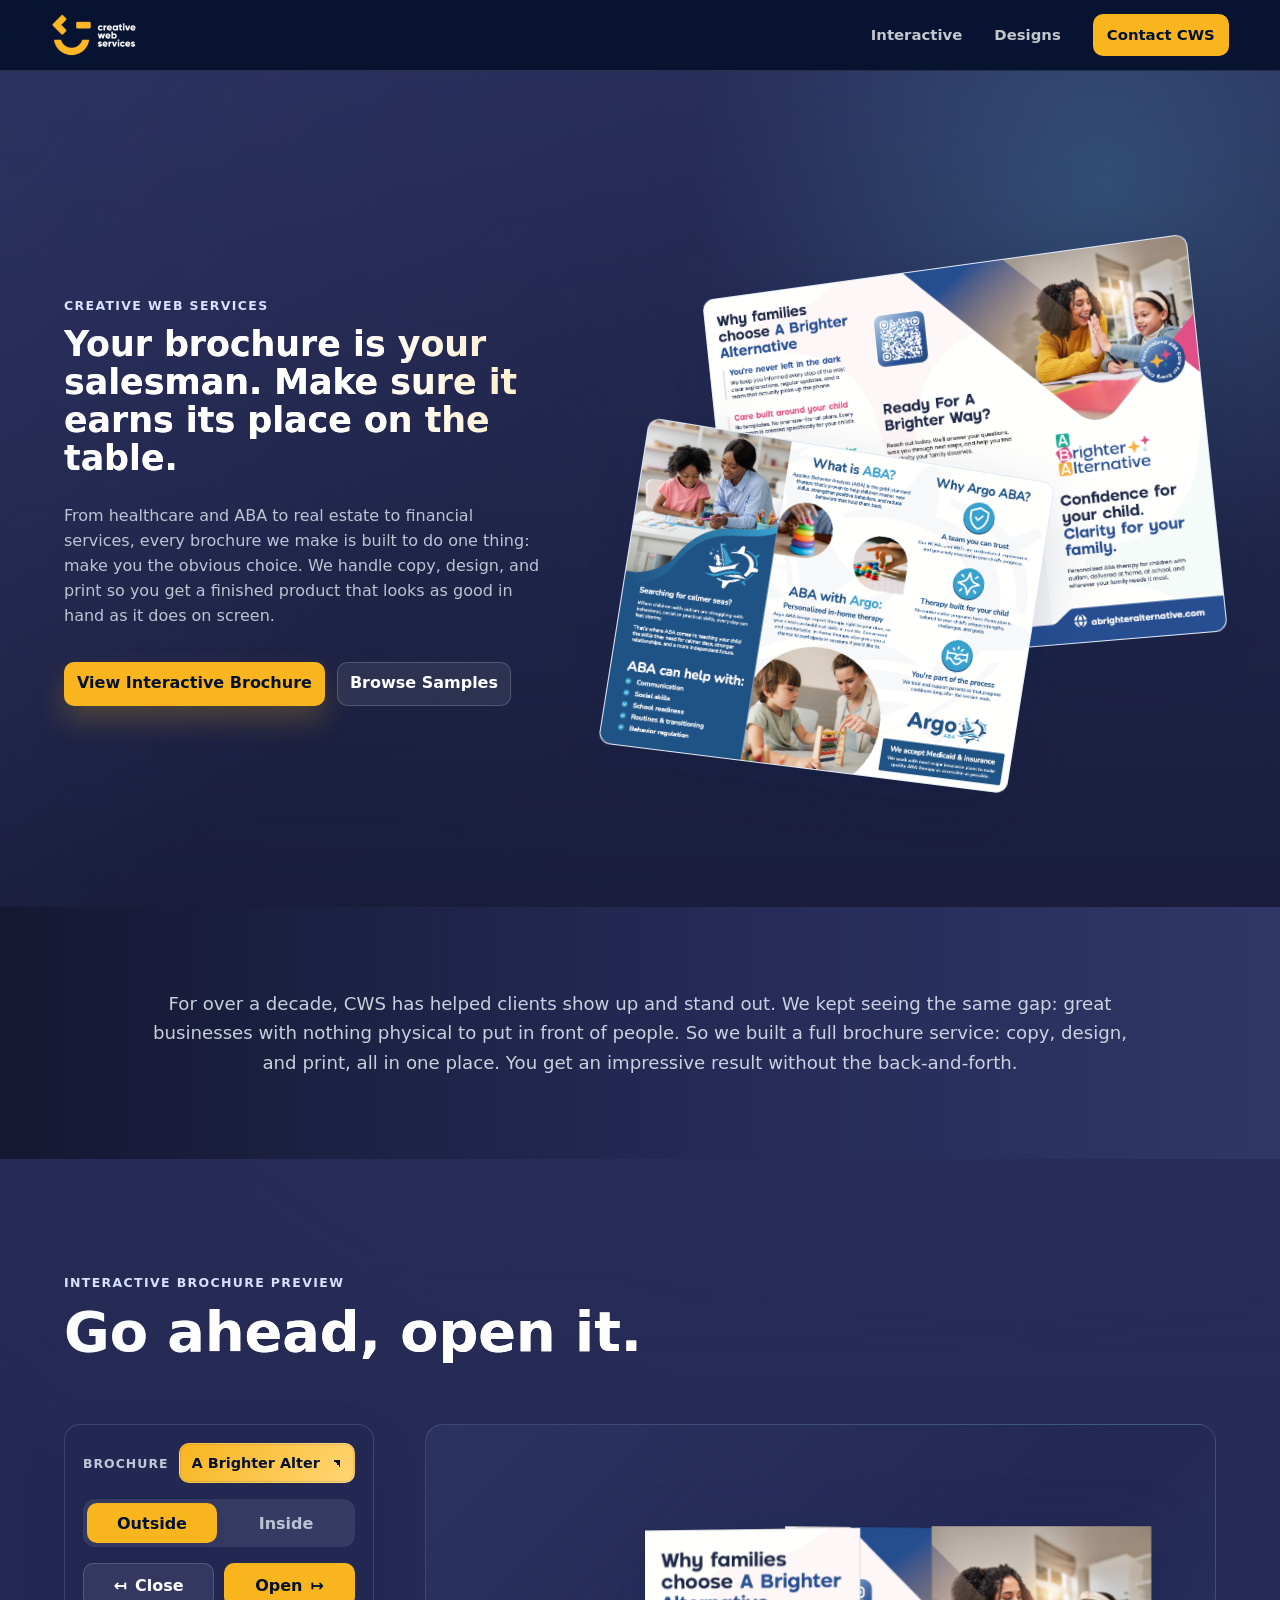
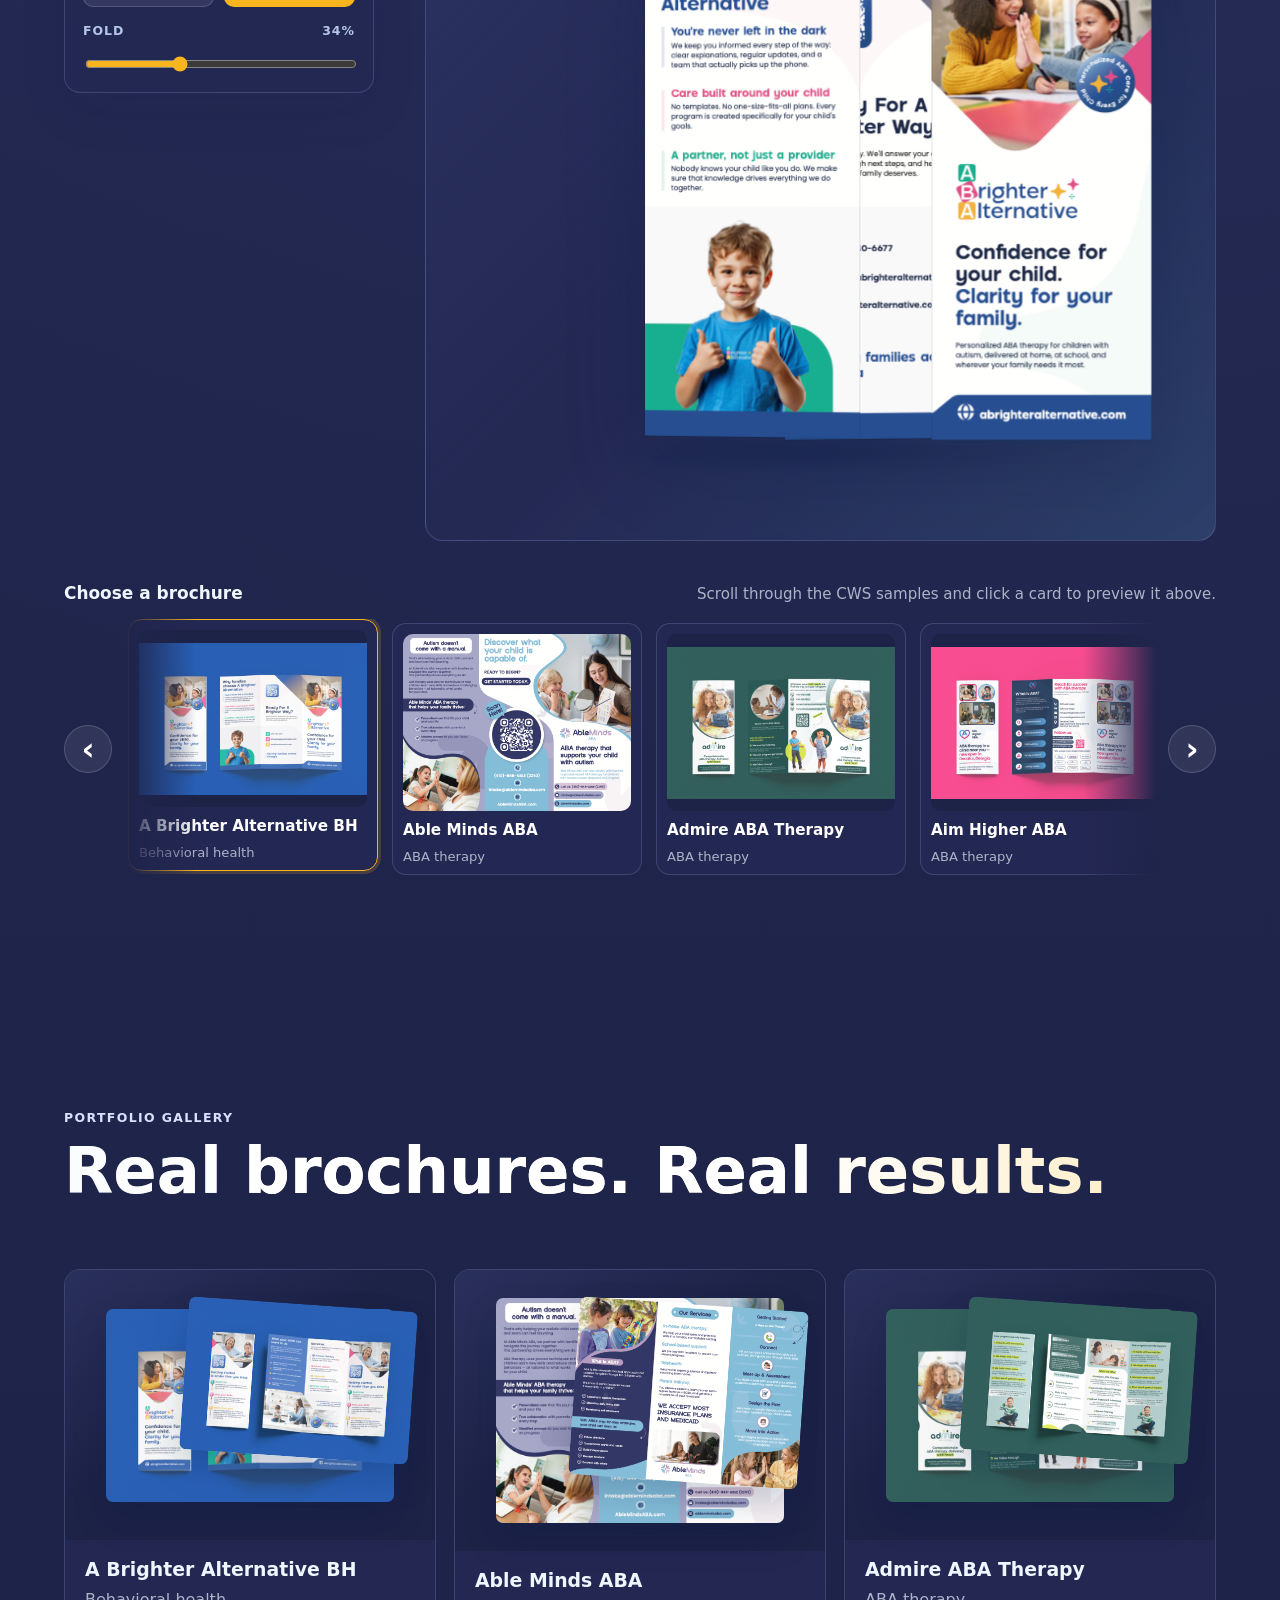
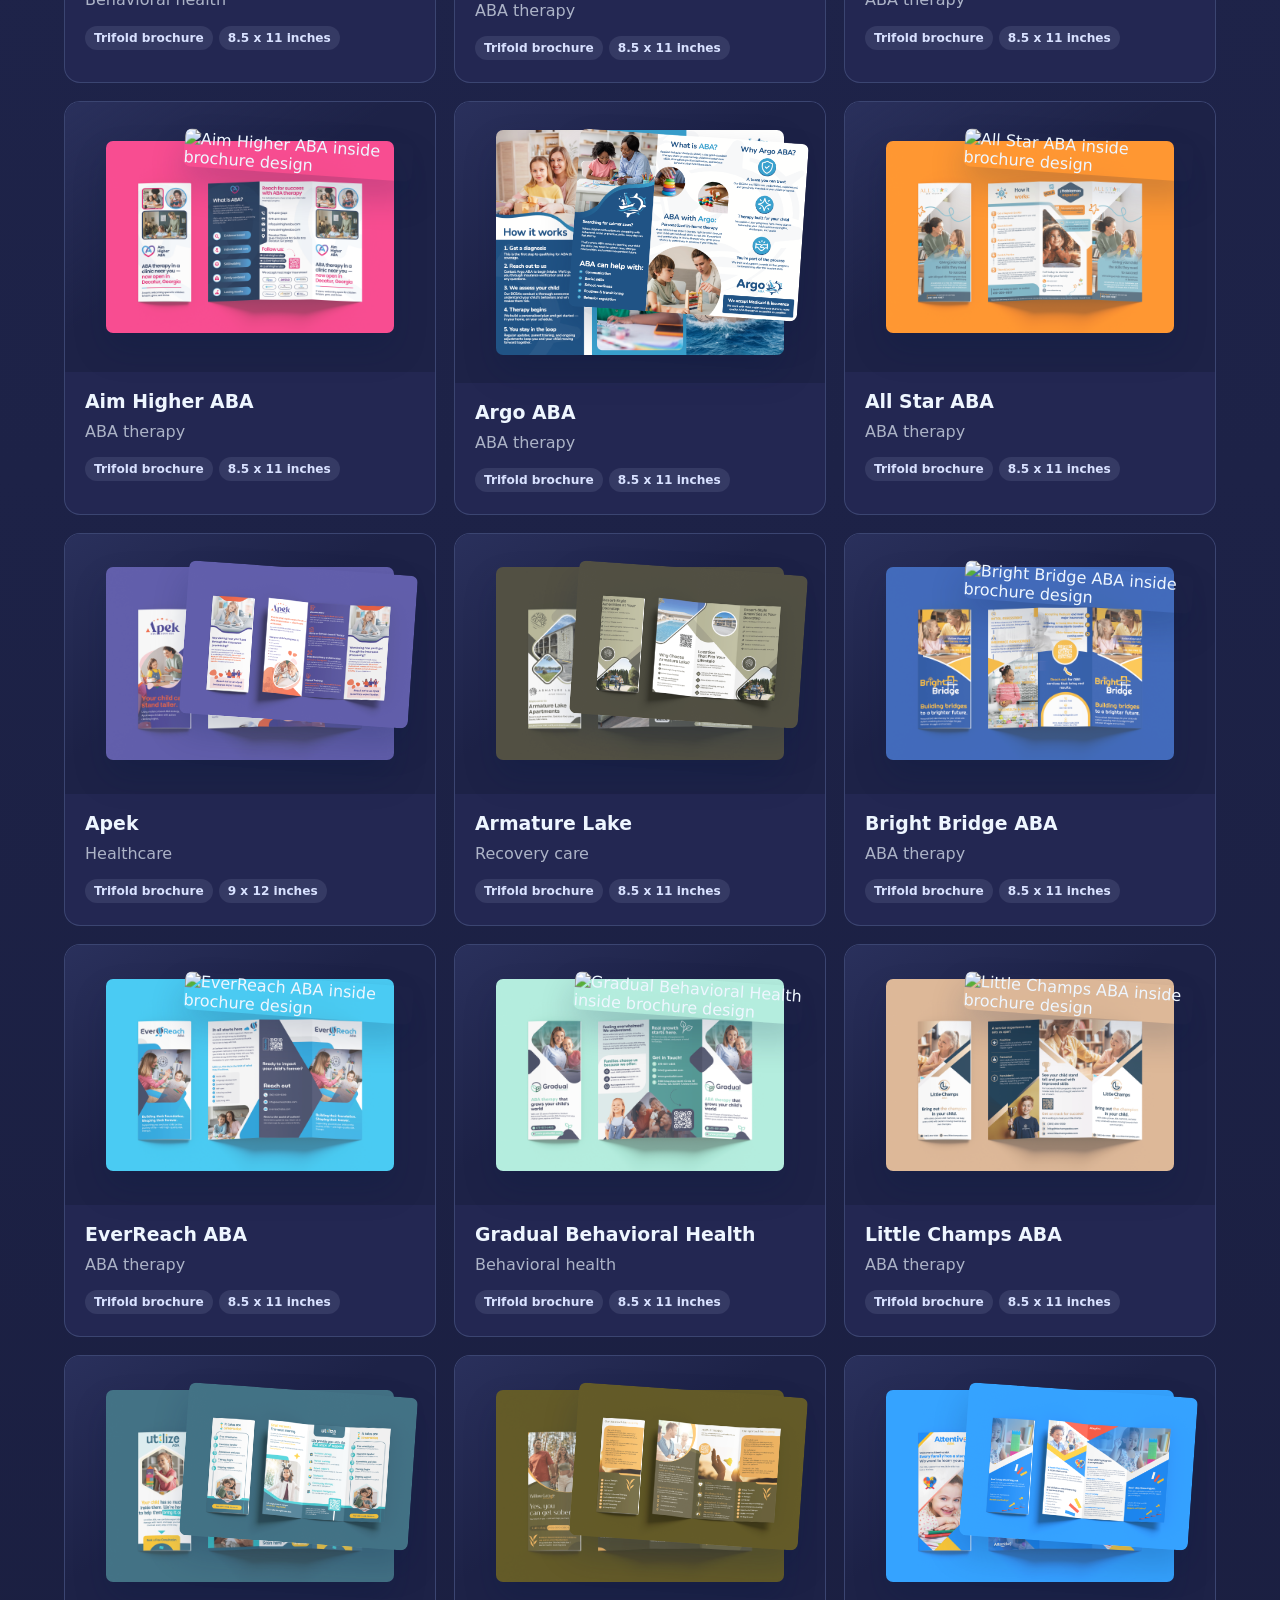
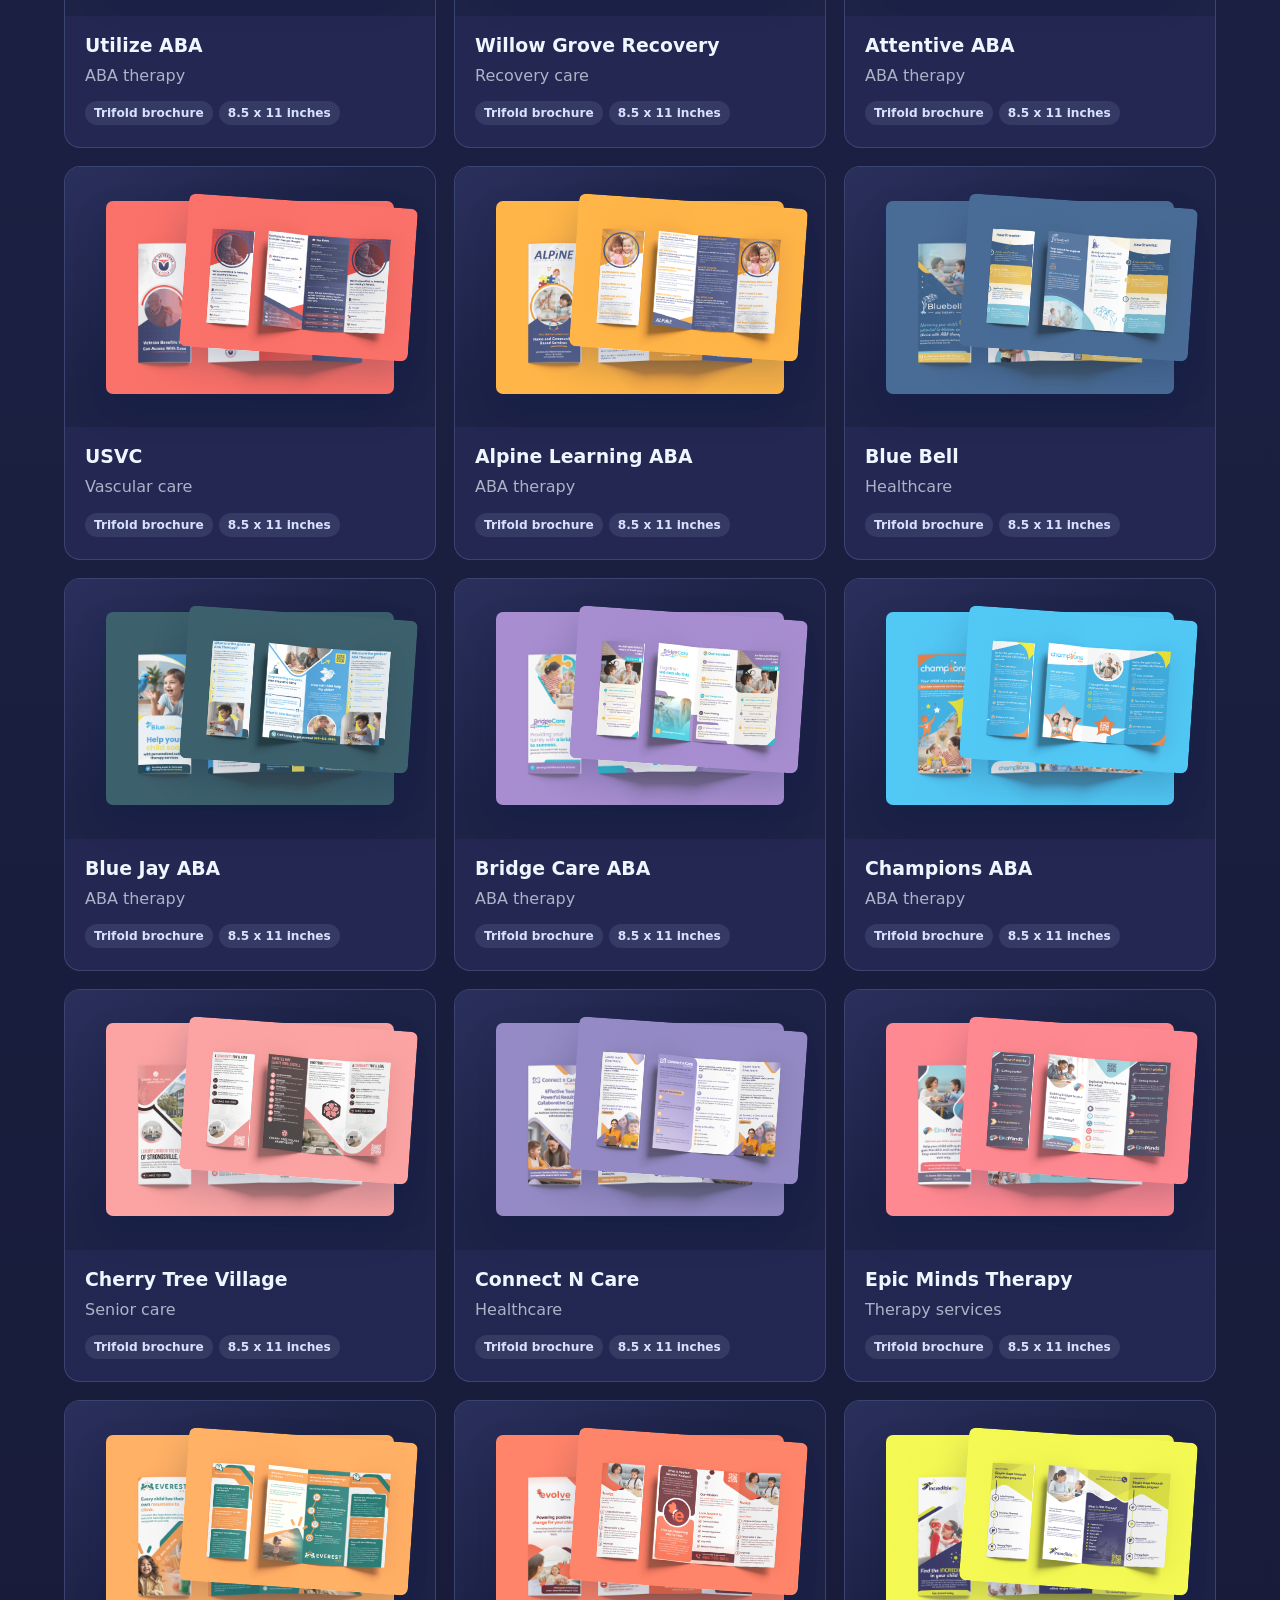
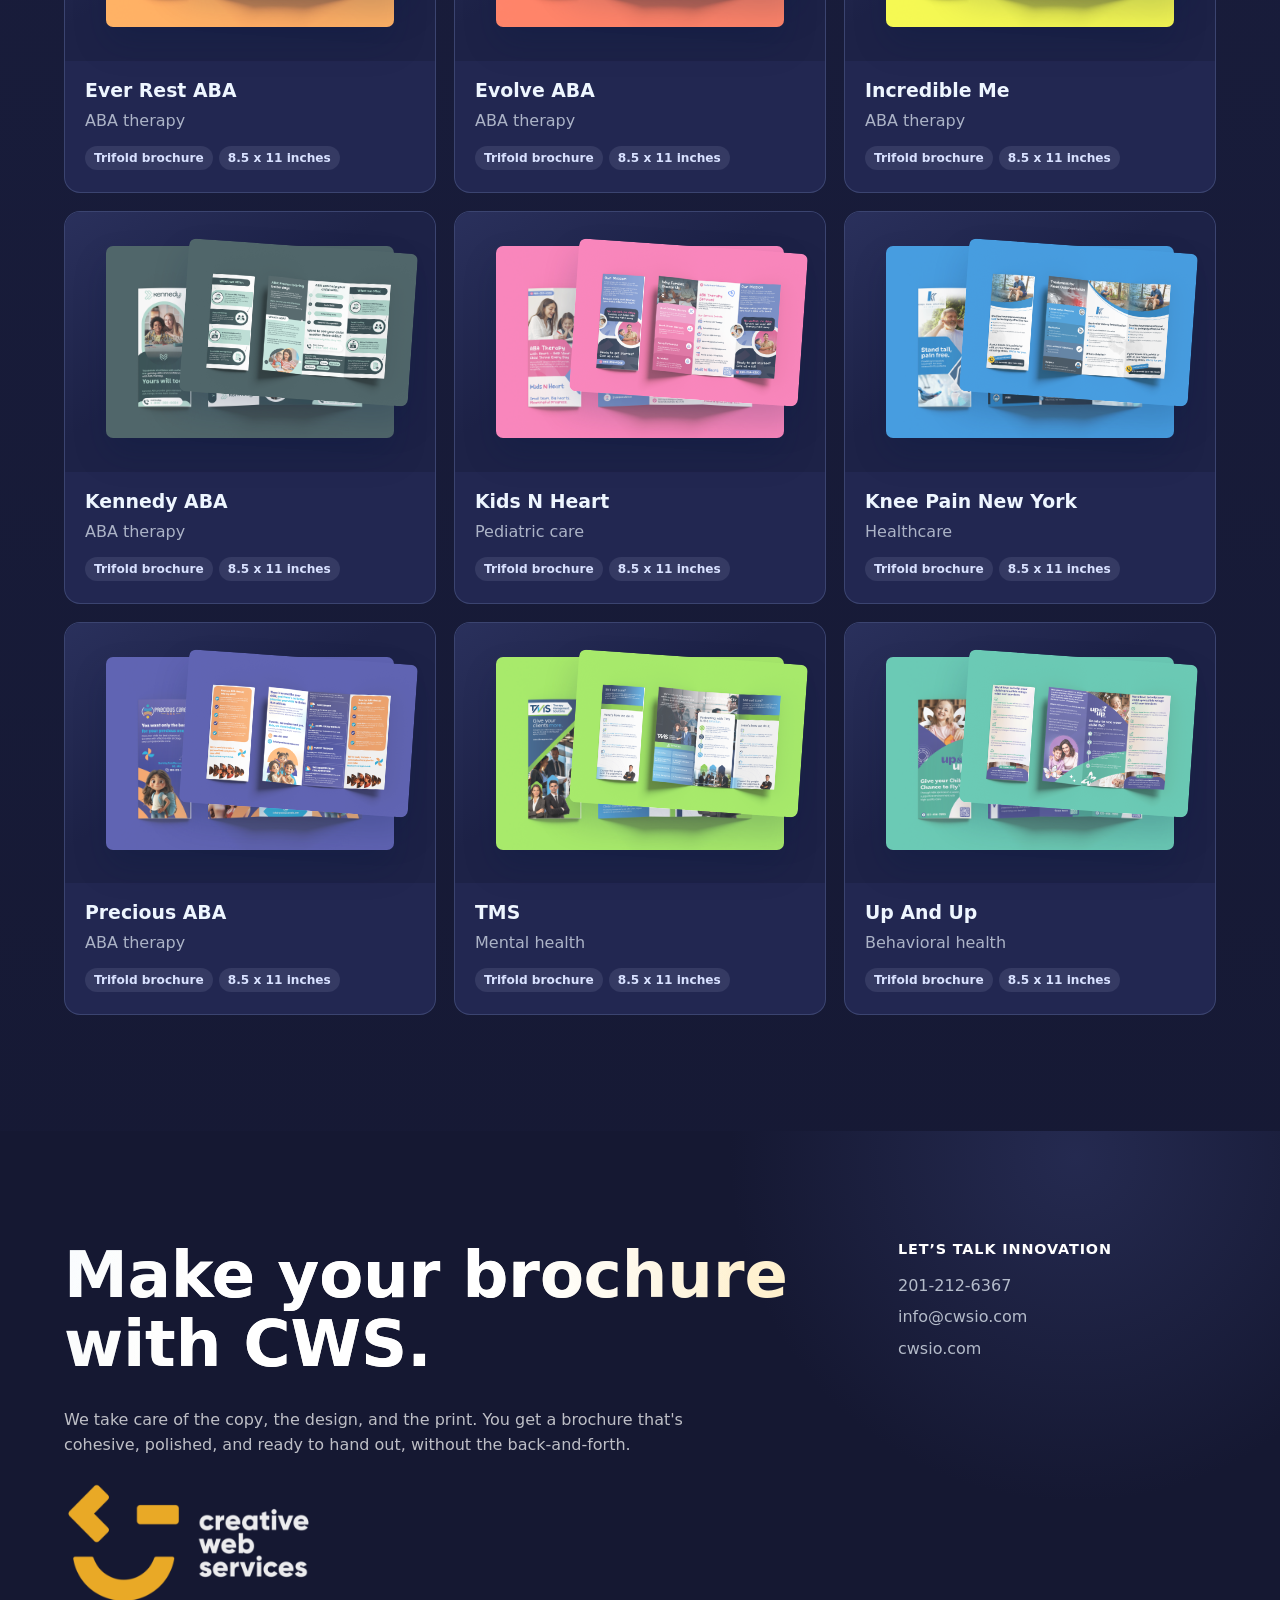
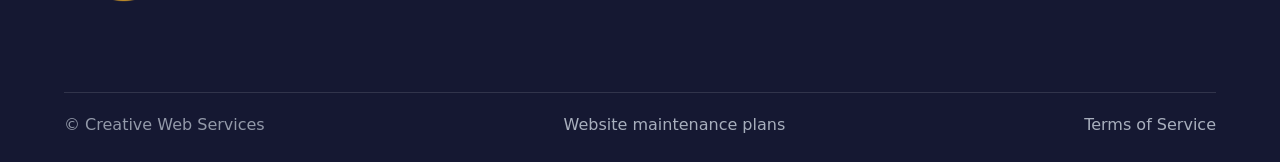
==== index.html @ 0ee4a110 "Polish brochure selector behavior" ====
<!doctype html>
<html lang="en">
  <head>
    <meta charset="UTF-8" />
    <meta name="viewport" content="width=device-width, initial-scale=1.0" />
    <title>CWS Brochure Portfolio</title>
    <link rel="icon" href="assets/images/icons/favicon.svg" type="image/svg+xml" />
    <link rel="stylesheet" href="styles.css?v=hero-copy-refined" />
  </head>
  <body>
    <header class="site-header">
      <a class="brand" href="#top" aria-label="CWS Brochure Portfolio home">
        <img class="brand-logo" src="assets/images/logos/foot-branding.svg" alt="Creative Web Services" />
      </a>
      <nav aria-label="Portfolio sections">
        <a href="#viewer">Interactive</a>
        <a href="#work">Designs</a>
        <a class="header-cta" href="#share">Contact CWS</a>
      </nav>
    </header>

    <main id="top">
      <section class="hero" aria-labelledby="hero-title">
        <div class="hero-copy">
          <p class="eyebrow">Creative Web Services</p>
          <h1 id="hero-title">Your brochure is your salesman. Make sure it earns its place on the table.</h1>
          <p>
            From healthcare and ABA to real estate to financial services, every brochure we make is built to do one thing: make you the obvious choice. We handle copy, design, and print so you get a finished product that looks as good in hand as it does on screen.
          </p>
          <div class="hero-actions">
            <a class="primary-action" href="#viewer">View Interactive Brochure</a>
            <a class="secondary-action" href="#work">Browse Samples</a>
          </div>
        </div>
        <div class="hero-stack" aria-hidden="true">
          <img
            class="hero-print hero-print-one"
            src="assets/images/thumbnails/a-brighter-alternative-outside.png"
            alt=""
          />
          <img
            class="hero-print hero-print-two"
            src="assets/images/thumbnails/argo-aba-inside.png"
            alt=""
          />
        </div>
      </section>

      <section class="intro-copy" aria-label="CWS brochure service overview">
        <p>
          For over a decade, CWS has helped clients show up and stand out. We kept seeing the same gap: great businesses with nothing physical to put in front of people. So we built a full brochure service: copy, design, and print, all in one place. You get an impressive result without the back-and-forth.
        </p>
      </section>

      <section class="viewer-section" id="viewer" aria-labelledby="viewer-title">
        <div class="section-heading">
          <p class="eyebrow">Interactive brochure preview</p>
          <h2 id="viewer-title">Go ahead, open it.</h2>
        </div>

        <div class="viewer-layout">
          <aside class="viewer-controls" aria-label="Brochure controls">
            <label class="brochure-select-field" for="brochureSelect">
              <span>Brochure</span>
              <select id="brochureSelect" aria-label="Choose brochure for interactive preview"></select>
            </label>

            <div class="segmented" role="group" aria-label="Choose brochure side">
              <button class="is-active" type="button" data-side="outside">Outside</button>
              <button type="button" data-side="inside">Inside</button>
            </div>

            <div class="button-row">
              <button class="icon-button" type="button" id="closeBrochure" aria-label="Close brochure">
                <span aria-hidden="true">↤</span>
                Close
              </button>
              <button class="icon-button" type="button" id="openBrochure" aria-label="Open brochure">
                Open
                <span aria-hidden="true">↦</span>
              </button>
            </div>

            <label class="range-label" for="foldRange">
              Fold
              <span id="foldValue">100%</span>
            </label>
            <input id="foldRange" type="range" min="0" max="100" value="100" />
          </aside>

          <div class="stage-wrap">
            <div class="stage-shadow"></div>
            <div class="trifold" id="trifold" aria-label="Interactive brochure preview">
              <div class="panel panel-left"></div>
              <div class="panel panel-center"></div>
              <div class="panel panel-right"></div>
            </div>
          </div>
        </div>

        <div class="brochure-carousel-wrap" aria-label="Choose a brochure to preview">
          <div class="carousel-heading">
            <strong>Choose a brochure</strong>
            <span>Scroll through the CWS samples and click a card to preview it above.</span>
          </div>
          <div class="carousel-shell">
            <button class="carousel-control" type="button" id="carouselPrev" aria-label="Previous brochure">
              ‹
            </button>
            <div class="brochure-carousel" id="brochureCarousel">
              <div class="carousel-track" id="carouselTrack"></div>
            </div>
            <button class="carousel-control" type="button" id="carouselNext" aria-label="Next brochure">
              ›
            </button>
          </div>
        </div>
      </section>

      <section class="work-section" id="work" aria-labelledby="work-title">
        <div class="section-heading">
          <p class="eyebrow">Portfolio gallery</p>
          <h2 id="work-title">Real brochures. Real results.</h2>
        </div>
        <div class="portfolio-grid" id="portfolioGrid"></div>
      </section>

      <footer class="site-footer" id="share" aria-labelledby="footer-title">
        <div class="footer-main">
          <div class="footer-brand-block">
            <h2 id="footer-title">Make your brochure with CWS.</h2>
            <p>
              We take care of the copy, the design, and the print. You get a brochure that's cohesive, polished, and ready to hand out, without the back-and-forth.
            </p>
            <img class="footer-branding" src="assets/images/logos/foot-branding.svg" alt="Creative Web Services" />
          </div>

          <div class="footer-columns" aria-label="CWS contact and services">
            <div class="footer-column">
              <h3>Let’s talk innovation</h3>
              <a href="tel:12012126367">201-212-6367</a>
              <a href="mailto:info@cwsio.com">info@cwsio.com</a>
              <a href="https://www.cwsio.com/" target="_blank" rel="noreferrer">cwsio.com</a>
            </div>
          </div>
        </div>

        <div class="footer-bottom">
          <span>© Creative Web Services</span>
          <a href="https://www.cwsio.com/website-maintenance-plans/" target="_blank" rel="noreferrer">Website maintenance plans</a>
          <a href="https://www.cwsio.com/terms-of-service/" target="_blank" rel="noreferrer">Terms of Service</a>
        </div>
      </footer>
    </main>

    <script src="script.js?v=selector-polish-20260521"></script>
  </body>
</html>
---- styles.css ----
:root {
  --ink: #eef6ff;
  --muted: #b4c5e6;
  --paper: #242954;
  --surface: #242954;
  --line: rgba(174, 204, 255, 0.2);
  --blue: #242954;
  --blue-dark: #171a36;
  --blue-light: #303766;
  --sky: #d7e8ff;
  --yellow: #f8b51d;
  --yellow-soft: #ffd96d;
  --lime: #dff75f;
  --aqua: #6be7ff;
  --shadow: 0 26px 70px rgba(6, 26, 66, 0.18);
}

* {
  box-sizing: border-box;
}

html {
  scroll-behavior: smooth;
}

body {
  margin: 0;
  background:
    radial-gradient(circle at 78% 3%, rgba(48, 55, 102, 0.62), transparent 28%),
    linear-gradient(180deg, #242954 0, #1d2247 45%, #151832 100%);
  color: var(--ink);
  font-family:
    Inter, ui-sans-serif, system-ui, -apple-system, BlinkMacSystemFont, "Segoe UI",
    sans-serif;
}

img {
  display: block;
  max-width: 100%;
}

a {
  color: inherit;
  text-decoration: none;
}

button,
select,
input {
  font: inherit;
}

.site-header {
  align-items: center;
  backdrop-filter: blur(18px);
  background: rgba(4, 17, 45, 0.9);
  border-bottom: 1px solid rgba(255, 255, 255, 0.12);
  display: flex;
  justify-content: space-between;
  left: 0;
  padding: 14px clamp(18px, 4vw, 54px);
  position: sticky;
  right: 0;
  top: 0;
  z-index: 20;
}

.brand {
  align-items: center;
  display: inline-flex;
}

.brand-logo {
  display: block;
  height: 42px;
  max-width: min(235px, 44vw);
  object-fit: contain;
  width: auto;
}

nav {
  display: flex;
  gap: clamp(12px, 3vw, 32px);
}

nav a {
  align-items: center;
  color: rgba(255, 255, 255, 0.76);
  display: inline-flex;
  font-size: 0.93rem;
  font-weight: 650;
  min-height: 42px;
  transition: color 180ms ease, background 180ms ease, transform 180ms ease;
}

nav a:hover,
nav a:focus-visible {
  color: var(--yellow);
}

nav a:focus-visible {
  outline: 2px solid var(--yellow);
  outline-offset: 5px;
}

nav a.header-cta {
  background: var(--yellow);
  border-radius: 10px;
  color: #04112d;
  padding: 0 14px;
}

nav a.header-cta:hover,
nav a.header-cta:focus-visible {
  background: #ffd66b;
  color: #04112d;
  transform: translateY(-1px);
}

.hero {
  align-items: center;
  display: grid;
  gap: clamp(36px, 6vw, 80px);
  grid-template-columns: minmax(0, 0.82fr) minmax(300px, 1fr);
  min-height: calc(100vh - 64px);
  overflow: hidden;
  padding: clamp(46px, 8vw, 96px) clamp(18px, 5vw, 72px) 70px;
  position: relative;
}

.hero::before {
  background:
    linear-gradient(130deg, rgba(48, 55, 102, 0.58), transparent 43%),
    radial-gradient(circle at 86% 13%, rgba(107, 231, 255, 0.18), transparent 31%),
    linear-gradient(180deg, rgba(36, 41, 84, 0.48), rgba(21, 24, 50, 0.76));
  content: "";
  inset: 0;
  position: absolute;
}

.hero-copy,
.hero-stack {
  position: relative;
  z-index: 1;
}

.eyebrow {
  color: #d8e1ff;
  font-size: 0.78rem;
  font-weight: 850;
  letter-spacing: 0.11em;
  margin: 0 0 12px;
  text-transform: uppercase;
}

h1,
h2 {
  letter-spacing: 0;
  line-height: 1.08;
  margin: 0;
}

h1,
.section-heading h2,
.footer-brand-block h2 {
  padding-bottom: 0.08em;
  -webkit-text-fill-color: transparent;
  animation: liquidTextGradient 8s ease-in-out infinite alternate;
  background:
    radial-gradient(circle at 18% 35%, #ffffff 0 12%, transparent 28%),
    linear-gradient(115deg, #f7fbff 0%, #fff1cf 34%, #f8b51d 56%, #fff4d8 74%, #f7fbff 100%);
  -webkit-background-clip: text;
  background-clip: text;
  background-size: 220% 220%, 260% 260%;
}

@keyframes liquidTextGradient {
  0% {
    background-position: 0% 45%, 0% 50%;
  }

  35% {
    background-position: 42% 20%, 55% 26%;
  }

  70% {
    background-position: 72% 74%, 92% 68%;
  }

  100% {
    background-position: 100% 38%, 36% 100%;
  }
}

@media (prefers-reduced-motion: reduce) {
  h1,
  .section-heading h2,
  .footer-brand-block h2 {
    animation: none;
  }
}

h1 {
  font-size: clamp(2.05rem, 2.72vw, 3.15rem);
  line-height: 1.1;
  max-width: 860px;
}

h2 {
  font-size: clamp(2.2rem, 5vw, 4.8rem);
  max-width: 900px;
}

.hero-copy p:not(.eyebrow) {
  color: rgba(238, 246, 255, 0.76);
  font-size: 1rem;
  font-weight: 400;
  line-height: 1.55;
  margin: 24px 0 0;
  max-width: 660px;
}

.hero-actions {
  display: flex;
  flex-wrap: wrap;
  gap: 12px;
  margin-top: 34px;
}

.primary-action,
.secondary-action,
.icon-button,
.segmented button {
  border: 1px solid transparent;
  border-radius: 10px;
  cursor: pointer;
  font-weight: 650;
  min-height: 44px;
  padding: 10px 12px;
}

.primary-action {
  background: var(--yellow);
  box-shadow: 0 14px 28px rgba(248, 181, 29, 0.22);
  color: #04112d;
}

.primary-action:hover,
.primary-action:focus-visible {
  background: #ffd66b;
  box-shadow: 0 18px 38px rgba(248, 181, 29, 0.32);
  color: #04112d;
  outline: none;
  transform: translateY(-1px);
}

.secondary-action {
  background: rgba(255, 255, 255, 0.08);
  border-color: rgba(255, 255, 255, 0.18);
  color: white;
}

.secondary-action:hover,
.secondary-action:focus-visible {
  background: rgba(248, 181, 29, 0.16);
  border-color: rgba(248, 181, 29, 0.78);
  box-shadow: 0 14px 28px rgba(6, 26, 66, 0.2);
  color: var(--yellow);
  outline: none;
  transform: translateY(-1px);
}

.hero-stack {
  min-height: 560px;
  perspective: 1500px;
}

.hero-print {
  background: white;
  border: 1px solid rgba(221, 231, 247, 0.9);
  border-radius: 12px;
  box-shadow: var(--shadow);
  position: absolute;
  width: min(84%, 760px);
}

.hero-print-one {
  right: 2%;
  top: 8%;
  transform: rotate(-6deg) rotateY(-12deg);
}

.hero-print-two {
  bottom: 2%;
  left: 0;
  transform: rotate(9deg) rotateY(10deg);
  width: min(70%, 620px);
}

.intro-copy {
  background: linear-gradient(90deg, #151832, #242954 52%, #303766);
  color: white;
  padding: clamp(40px, 7vw, 82px) clamp(18px, 5vw, 72px);
}

.intro-copy p {
  color: rgba(238, 246, 255, 0.82);
  font-size: clamp(1rem, 1.42vw, 1.24rem);
  font-weight: 400;
  line-height: 1.62;
  margin: 0 auto;
  max-width: 980px;
  text-align: center;
}

.viewer-section,
.work-section {
  padding: clamp(58px, 9vw, 120px) clamp(18px, 5vw, 72px);
}

.section-heading {
  margin-bottom: clamp(30px, 5vw, 58px);
}

.viewer-section .section-heading h2 {
  font-size: clamp(2.1rem, 4.35vw, 4.1rem);
  max-width: none;
  white-space: nowrap;
}

.work-section .section-heading h2 {
  max-width: none;
}

.viewer-layout {
  align-items: stretch;
  display: grid;
  gap: clamp(22px, 4vw, 52px);
  grid-template-columns: 310px minmax(0, 1fr);
}

.viewer-controls {
  align-self: start;
  background: rgba(36, 41, 84, 0.9);
  border: 1px solid rgba(174, 204, 255, 0.18);
  border-radius: 16px;
  box-shadow: 0 18px 50px rgba(6, 26, 66, 0.08);
  display: grid;
  gap: 16px;
  padding: 18px;
  position: sticky;
  top: 88px;
}

.viewer-controls label,
.range-label {
  color: var(--muted);
  display: flex;
  font-size: 0.78rem;
  font-weight: 850;
  justify-content: space-between;
  letter-spacing: 0.08em;
  text-transform: uppercase;
}

.brochure-select-field {
  align-items: center;
  display: grid;
  gap: 10px;
  grid-template-columns: 82px minmax(0, 1fr);
}

.brochure-select-field span {
  color: rgba(238, 246, 255, 0.78);
}

.brochure-select-field select {
  appearance: none;
  background:
    linear-gradient(45deg, transparent 50%, #04112d 50%) right 14px center / 7px 7px no-repeat,
    linear-gradient(135deg, #f8b51d, #ffd676);
  border: 1px solid rgba(255, 255, 255, 0.16);
  border-radius: 10px;
  box-shadow: inset 0 0 0 1px rgba(4, 17, 45, 0.1);
  color: #04112d;
  cursor: pointer;
  font-size: 0.9rem;
  font-weight: 650;
  min-height: 40px;
  padding: 0 34px 0 12px;
  width: 100%;
}

.brochure-select-field select:focus-visible {
  outline: 2px solid rgba(248, 181, 29, 0.34);
  outline-offset: 2px;
}

.segmented {
  background: rgba(255, 255, 255, 0.09);
  border-radius: 12px;
  display: grid;
  gap: 4px;
  grid-template-columns: 1fr 1fr;
  padding: 4px;
}

.segmented button {
  background: transparent;
  color: rgba(238, 246, 255, 0.72);
  min-height: 40px;
  padding: 8px 10px;
}

.segmented button.is-active {
  background: var(--yellow);
  box-shadow: 0 7px 18px rgba(6, 26, 66, 0.1);
  color: #04112d;
}

.button-row {
  display: grid;
  gap: 10px;
  grid-template-columns: 1fr 1fr;
}

.icon-button {
  align-items: center;
  background: var(--yellow);
  color: #04112d;
  display: inline-flex;
  gap: 8px;
  justify-content: center;
  padding: 10px 12px;
}

.icon-button:first-child {
  background: rgba(255, 255, 255, 0.08);
  border-color: rgba(255, 255, 255, 0.16);
  color: white;
}

input[type="range"] {
  accent-color: var(--yellow);
  width: 100%;
}

.stage-wrap {
  align-items: center;
  background:
    linear-gradient(135deg, rgba(48, 55, 102, 0.68), transparent 45%),
    linear-gradient(315deg, rgba(107, 231, 255, 0.12), transparent 48%),
    #242954;
  border: 1px solid rgba(174, 204, 255, 0.18);
  border-radius: 18px;
  display: flex;
  justify-content: center;
  min-height: clamp(360px, 56vw, 720px);
  overflow: hidden;
  padding: clamp(22px, 5vw, 64px);
  position: relative;
}

.stage-shadow {
  background: radial-gradient(ellipse, rgba(6, 26, 66, 0.24), transparent 70%);
  bottom: 9%;
  height: 44px;
  left: 20%;
  position: absolute;
  right: 20%;
}

.trifold {
  --fold: 0;
  aspect-ratio: 18 / 14;
  display: grid;
  filter: drop-shadow(0 28px 38px rgba(6, 26, 66, 0.24));
  grid-template-columns: repeat(3, 1fr);
  max-width: 1060px;
  perspective: 2200px;
  position: relative;
  transform: rotateX(2deg);
  transform-style: preserve-3d;
  width: 100%;
  z-index: 1;
}

.panel {
  background-image: var(--brochure-image);
  background-repeat: no-repeat;
  background-size: 300% 100%;
  border: 1px solid rgba(23, 32, 38, 0.12);
  min-width: 0;
  position: relative;
  transform-style: preserve-3d;
  transition:
    transform 520ms cubic-bezier(0.22, 1, 0.36, 1),
    filter 520ms ease;
}

.panel-left {
  background-position: left center;
  z-index: 2;
  transform: translateX(calc(200% * var(--fold))) rotateY(calc(-18deg * var(--fold)))
    translateZ(calc(-18px * var(--fold)));
  transform-origin: right center;
}

.panel-center {
  background-position: center center;
  transform: translateX(calc(100% * var(--fold))) rotateY(calc(16deg * var(--fold)))
    translateZ(calc(-10px * var(--fold)));
  z-index: 1;
}

.panel-right {
  background-position: right center;
  z-index: 3;
  transform: translateZ(calc(26px * var(--fold)));
  transform-origin: left center;
}

.trifold.is-folded .panel-left,
.trifold.is-folded .panel-center {
  filter: brightness(0.86);
}

.trifold.is-folded .panel-right {
  box-shadow: -18px 0 32px rgba(6, 26, 66, 0.18);
}

.brochure-carousel-wrap {
  display: grid;
  gap: 16px;
  margin-top: clamp(22px, 4vw, 42px);
}

.carousel-heading {
  align-items: end;
  display: flex;
  gap: 12px;
  justify-content: space-between;
}

.carousel-heading strong,
.carousel-heading span {
  display: block;
}

.carousel-heading strong {
  font-size: 1.06rem;
}

.carousel-heading span {
  color: rgba(238, 246, 255, 0.68);
  font-size: 0.94rem;
}

.carousel-shell {
  align-items: center;
  display: grid;
  gap: 12px;
  grid-template-columns: 48px minmax(0, 1fr) 48px;
}

.carousel-control {
  align-items: center;
  aspect-ratio: 1;
  background: rgba(255, 255, 255, 0.08);
  border: 1px solid rgba(255, 255, 255, 0.16);
  border-radius: 999px;
  color: white;
  cursor: pointer;
  display: inline-flex;
  font-size: 2rem;
  font-weight: 850;
  justify-content: center;
  line-height: 1;
  transition:
    background 180ms ease,
    border-color 180ms ease,
    color 180ms ease,
    transform 180ms ease;
}

.carousel-control:hover,
.carousel-control:focus-visible {
  background: var(--yellow);
  border-color: var(--yellow);
  color: #04112d;
  outline: none;
  transform: translateY(-1px);
}

.brochure-carousel {
  --ticker-distance: 1850px;
  -webkit-mask-image: linear-gradient(90deg, transparent, #000 7%, #000 93%, transparent);
  mask-image: linear-gradient(90deg, transparent, #000 7%, #000 93%, transparent);
  overflow: hidden;
  padding: 4px;
  scroll-behavior: smooth;
  scroll-snap-type: none;
}

.carousel-track {
  animation: carouselTicker 42s linear infinite;
  display: flex;
  gap: 14px;
  width: max-content;
}

.brochure-carousel:hover .carousel-track,
.brochure-carousel:focus-within .carousel-track {
  animation-play-state: paused;
}

@keyframes carouselTicker {
  from {
    transform: translateX(0);
  }

  to {
    transform: translateX(calc(-1 * var(--ticker-distance)));
  }
}

@media (prefers-reduced-motion: reduce) {
  .carousel-track {
    animation: none;
  }
}

.brochure-carousel::-webkit-scrollbar {
  display: none;
}



.preview-card {
  background: rgba(36, 41, 84, 0.92);
  border: 1px solid rgba(174, 204, 255, 0.18);
  border-radius: 14px;
  cursor: pointer;
  display: grid;
  flex: 0 0 clamp(210px, 22vw, 250px);
  gap: 10px;
  padding: 10px;
  scroll-snap-align: start;
  text-align: left;
  transition:
    border-color 180ms ease,
    box-shadow 180ms ease,
    opacity 180ms ease,
    transform 180ms ease;
}

.preview-card:hover,
.preview-card:focus-visible {
  border-color: rgba(248, 181, 29, 0.72);
  box-shadow: 0 16px 34px rgba(6, 26, 66, 0.12);
  outline: none;
  transform: translateY(-2px);
}

.preview-card.is-active {
  border-color: var(--yellow);
  box-shadow: 0 0 0 3px rgba(248, 181, 29, 0.18);
  transform: translateY(-4px);
}

.preview-thumb {
  align-items: center;
  aspect-ratio: 18 / 14;
  background: #1d2247;
  border-radius: 10px;
  display: flex;
  overflow: hidden;
}

.preview-thumb img {
  width: 100%;
}

.preview-card strong {
  color: white;
  font-size: 0.95rem;
  line-height: 1.2;
}

.preview-card span {
  color: rgba(238, 246, 255, 0.68);
  font-size: 0.82rem;
  font-weight: 500;
}

.portfolio-grid {
  display: grid;
  gap: 18px;
  grid-template-columns: repeat(3, minmax(0, 1fr));
}

.portfolio-card {
  background: rgba(36, 41, 84, 0.92);
  border: 1px solid rgba(174, 204, 255, 0.18);
  border-radius: 16px;
  color: inherit;
  cursor: pointer;
  display: grid;
  gap: 18px;
  overflow: hidden;
  text-align: left;
  transition:
    border-color 180ms ease,
    box-shadow 180ms ease,
    transform 180ms ease;
}

.portfolio-card:hover,
.portfolio-card:focus-visible {
  border-color: rgba(216, 225, 255, 0.42);
  box-shadow: 0 18px 42px rgba(6, 10, 28, 0.24);
  outline: none;
  transform: translateY(-3px);
}

.portfolio-card:disabled {
  cursor: default;
}

.portfolio-card:disabled:hover {
  border-color: rgba(174, 204, 255, 0.18);
  box-shadow: none;
  transform: none;
}

.card-art {
  align-items: center;
  background:
    linear-gradient(145deg, rgba(48, 55, 102, 0.68), transparent 44%),
    #1d2247;
  display: grid;
  min-height: 260px;
  padding: 28px;
  place-items: center;
  position: relative;
}

.card-art img {
  border-radius: 7px;
  box-shadow: 0 17px 34px rgba(6, 26, 66, 0.2);
  width: 92%;
}

.card-art img:nth-child(2) {
  position: absolute;
  right: 22px;
  top: 34px;
  transform: rotate(4deg);
  width: 62%;
}

.card-copy {
  padding: 0 20px 22px;
}

.card-copy h3 {
  font-size: 1.18rem;
  margin: 0;
}

.card-copy p {
  color: rgba(238, 246, 255, 0.68);
  font-size: 1rem;
  font-weight: 400;
  line-height: 1.45;
  margin: 8px 0 0;
}

.tag-row {
  display: flex;
  flex-wrap: wrap;
  gap: 6px;
  margin-top: 14px;
}

.tag-row span {
  background: rgba(216, 225, 255, 0.1);
  border-radius: 999px;
  color: #d8e1ff;
  font-size: 0.76rem;
  font-weight: 650;
  padding: 5px 9px;
}

.site-footer {
  background:
    radial-gradient(circle at 84% 4%, rgba(48, 55, 102, 0.58), transparent 28%),
    #151832;
  color: white;
  padding: clamp(58px, 9vw, 110px) clamp(18px, 5vw, 72px) 28px;
}

.site-footer .eyebrow {
  color: #d8e1ff;
}

.footer-main {
  align-items: start;
  display: grid;
  gap: clamp(32px, 6vw, 92px);
  grid-template-columns: minmax(0, 1fr) minmax(260px, 0.42fr);
}

.footer-brand-block {
  display: grid;
  gap: 24px;
}

.footer-brand-block p:not(.eyebrow) {
  color: rgba(255, 255, 255, 0.72);
  font-size: 1rem;
  font-weight: 400;
  line-height: 1.55;
  margin: 0;
  max-width: 650px;
}

.footer-branding {
  max-width: min(260px, 56vw);
  opacity: 0.92;
}

.footer-columns {
  display: grid;
  gap: 28px;
  grid-template-columns: 1fr;
  justify-self: end;
  max-width: 320px;
  width: 100%;
}

.footer-column {
  align-content: start;
  display: grid;
  gap: 10px;
}

.footer-column h3 {
  color: white;
  font-size: 0.9rem;
  letter-spacing: 0.06em;
  margin: 0 0 8px;
  text-transform: uppercase;
}

.footer-column a {
  color: rgba(238, 246, 255, 0.72);
  font-weight: 500;
  line-height: 1.35;
  font-size: 1rem;
}

.footer-column a:hover {
  color: var(--yellow);
}

.footer-bottom {
  border-top: 1px solid rgba(255, 255, 255, 0.12);
  color: rgba(238, 246, 255, 0.58);
  display: flex;
  flex-wrap: wrap;
  gap: 16px;
  justify-content: space-between;
  margin-top: clamp(44px, 8vw, 88px);
  padding-top: 22px;
}

.footer-bottom a {
  color: rgba(238, 246, 255, 0.68);
  font-weight: 500;
}

.footer-bottom a:hover {
  color: var(--yellow);
}

@media (max-width: 980px) {
  .hero,
  .viewer-layout,
  .footer-main {
    grid-template-columns: 1fr;
  }

  .hero {
    min-height: auto;
  }

  .hero-stack {
    min-height: 430px;
  }

  .viewer-controls {
    position: relative;
    top: auto;
  }

  .portfolio-grid {
    grid-template-columns: repeat(2, minmax(0, 1fr));
  }

  .footer-columns {
    grid-template-columns: 1fr;
    justify-self: stretch;
    max-width: none;
  }

  .carousel-heading {
    align-items: flex-start;
    flex-direction: column;
  }

  .viewer-controls {
    grid-template-columns: 1fr 1fr 1fr;
  }

  .range-label,
  .viewer-controls input[type="range"] {
    grid-column: 1 / -1;
  }
}

@media (max-width: 680px) {
  .site-header {
    align-items: flex-start;
    flex-direction: column;
    gap: 12px;
  }

  nav {
    width: 100%;
  }

  nav a {
    flex: 1;
  }

  nav a.header-cta {
    justify-content: center;
  }

  h1 {
    font-size: clamp(2.05rem, 9.5vw, 3.05rem);
  }

  .hero-stack {
    min-height: 310px;
  }

  .viewer-section,
  .work-section {
    padding-inline: 14px;
  }

  .viewer-section .section-heading h2 {
    font-size: clamp(1.55rem, 6.7vw, 2.25rem);
    white-space: normal;
  }

  .footer-columns {
    justify-self: stretch;
    max-width: none;
  }

  .portfolio-grid,
  .footer-columns {
    grid-template-columns: 1fr;
  }

  .stage-wrap {
    min-height: 330px;
    padding: 18px;
  }

  .carousel-shell {
    grid-template-columns: minmax(0, 1fr);
  }

  .carousel-control {
    display: none;
  }

  .viewer-controls {
    grid-template-columns: 1fr;
  }

  .preview-card {
    flex-basis: min(74vw, 250px);
  }

  .trifold {
    transform: none;
  }

  .panel-left {
    transform: translateX(calc(200% * var(--fold))) rotateY(calc(-10deg * var(--fold)))
      translateZ(calc(-14px * var(--fold)));
  }

  .panel-center {
    transform: translateX(calc(100% * var(--fold))) rotateY(calc(10deg * var(--fold)))
      translateZ(calc(-8px * var(--fold)));
  }

  .panel-right {
    transform: translateZ(calc(22px * var(--fold)));
  }
}

.brochure-detail-page {
  min-height: 100vh;
}

.detail-hero {
  align-items: center;
  display: grid;
  gap: clamp(28px, 6vw, 76px);
  grid-template-columns: minmax(0, 0.86fr) minmax(320px, 1fr);
  min-height: calc(100vh - 72px);
  overflow: hidden;
  padding: clamp(46px, 8vw, 96px) clamp(18px, 5vw, 72px) 70px;
  position: relative;
}

.detail-hero::before {
  background:
    linear-gradient(130deg, rgba(48, 55, 102, 0.58), transparent 43%),
    radial-gradient(circle at 84% 18%, rgba(248, 181, 29, 0.14), transparent 30%),
    linear-gradient(180deg, rgba(36, 41, 84, 0.52), rgba(21, 24, 50, 0.8));
  content: "";
  inset: 0;
  position: absolute;
}

.detail-hero-copy,
.detail-hero-art {
  position: relative;
  z-index: 1;
}

.back-link {
  color: rgba(238, 246, 255, 0.72);
  display: inline-flex;
  font-size: 0.94rem;
  font-weight: 500;
  margin-bottom: 28px;
  transition: color 180ms ease;
}

.back-link:hover,
.back-link:focus-visible {
  color: var(--yellow);
}

.detail-hero p:not(.eyebrow) {
  color: rgba(238, 246, 255, 0.76);
  font-size: 1rem;
  font-weight: 400;
  line-height: 1.55;
  margin: 24px 0 0;
  max-width: 680px;
}

.detail-facts {
  display: grid;
  gap: 1px;
  grid-template-columns: repeat(2, minmax(0, 1fr));
  margin: 34px 0 0;
  max-width: 680px;
}

.detail-facts div {
  background: rgba(255, 255, 255, 0.055);
  border: 1px solid rgba(174, 204, 255, 0.13);
  padding: 16px;
}

.detail-facts dt {
  color: var(--muted);
  font-size: 0.76rem;
  font-weight: 650;
  letter-spacing: 0.08em;
  text-transform: uppercase;
}

.detail-facts dd {
  color: white;
  font-size: 1rem;
  font-weight: 500;
  margin: 6px 0 0;
}

.detail-hero-art {
  align-items: center;
  background:
    linear-gradient(145deg, rgba(48, 55, 102, 0.68), transparent 44%),
    #1d2247;
  border: 1px solid rgba(174, 204, 255, 0.18);
  border-radius: 18px;
  box-shadow: var(--shadow);
  display: flex;
  min-height: clamp(330px, 44vw, 620px);
  padding: clamp(18px, 4vw, 42px);
}

.detail-hero-art img {
  border-radius: 9px;
  box-shadow: 0 24px 46px rgba(6, 26, 66, 0.24);
  width: 100%;
}

.mockup-section {
  padding: clamp(58px, 9vw, 120px) clamp(18px, 5vw, 72px);
}

.detail-section-heading h2 {
  font-size: clamp(2rem, 4.4vw, 4rem);
  max-width: 980px;
}

.mockup-grid {
  display: grid;
  gap: 18px;
  grid-template-columns: repeat(2, minmax(0, 1fr));
}

.mockup-card {
  background: rgba(36, 41, 84, 0.92);
  border: 1px solid rgba(174, 204, 255, 0.18);
  border-radius: 16px;
  display: grid;
  gap: 18px;
  overflow: hidden;
  padding: clamp(16px, 3vw, 28px);
}

.mockup-frame {
  align-items: center;
  background:
    linear-gradient(145deg, rgba(48, 55, 102, 0.68), transparent 44%),
    #1d2247;
  border-radius: 12px;
  display: flex;
  min-height: clamp(260px, 34vw, 520px);
  padding: clamp(16px, 3vw, 34px);
}

.mockup-frame img {
  border-radius: 8px;
  box-shadow: 0 20px 40px rgba(6, 26, 66, 0.24);
  width: 100%;
}

.mockup-card h3 {
  font-size: 1.18rem;
  margin: 0;
}

.mockup-card p {
  color: rgba(238, 246, 255, 0.68);
  font-size: 1rem;
  font-weight: 400;
  line-height: 1.45;
  margin: 8px 0 0;
}

.detail-viewer {
  padding-top: 0;
}

.detail-footer {
  margin-top: 0;
}

@media (max-width: 980px) {
  .detail-hero {
    grid-template-columns: 1fr;
    min-height: auto;
  }

  .mockup-grid {
    grid-template-columns: 1fr;
  }
}

@media (max-width: 680px) {
  .detail-facts {
    grid-template-columns: 1fr;
  }

  .detail-hero,
  .mockup-section {
    padding-inline: 14px;
  }
}


/* Mobile and tablet refinements */
html,
body {
  overflow-x: hidden;
}

.primary-action,
.secondary-action,
.icon-button,
.segmented button,
.header-cta {
  text-align: center;
}

@media (max-width: 980px) {
  .site-header {
    padding: 12px clamp(14px, 3vw, 30px);
  }

  .hero,
  .detail-hero {
    gap: 34px;
    padding-top: clamp(36px, 7vw, 70px);
  }

  .hero-copy p:not(.eyebrow),
  .detail-hero p:not(.eyebrow),
  .footer-brand-block p:not(.eyebrow),
  .mockup-card p,
  .card-copy p {
    font-size: 1rem;
  }

  .detail-section-heading h2,
  .work-section .section-heading h2 {
    max-width: 100%;
  }

  .stage-wrap {
    min-height: clamp(340px, 64vw, 620px);
  }

  .detail-hero-art {
    min-height: clamp(300px, 58vw, 540px);
  }
}

@media (max-width: 760px) {
  .site-header {
    align-items: stretch;
  }

  .brand {
    width: 100%;
  }

  .brand-logo {
    height: 38px;
    max-width: min(225px, 74vw);
  }

  nav {
    gap: 8px;
    justify-content: space-between;
  }

  nav a {
    border-radius: 10px;
    font-size: 0.84rem;
    justify-content: center;
    min-height: 38px;
    padding: 0 8px;
  }

  nav a.header-cta {
    padding: 0 10px;
  }

  .hero,
  .detail-hero {
    padding-bottom: 48px;
  }

  h1 {
    font-size: clamp(2rem, 7.8vw, 3.15rem);
    line-height: 1.06;
  }

  h2,
  .detail-section-heading h2,
  .work-section .section-heading h2 {
    font-size: clamp(2rem, 10vw, 3.35rem);
    line-height: 1.08;
  }

  .viewer-section .section-heading h2 {
    font-size: clamp(1.72rem, 7vw, 2.55rem);
    white-space: normal;
  }

  .hero-actions {
    display: grid;
    grid-template-columns: 1fr;
    max-width: 360px;
  }

  .primary-action,
  .secondary-action {
    align-items: center;
    display: inline-flex;
    justify-content: center;
    min-height: 46px;
    width: 100%;
  }

  .hero-stack {
    min-height: clamp(280px, 78vw, 430px);
  }


  .viewer-controls {
    gap: 12px;
    padding: 14px;
  }

  .button-row {
    gap: 8px;
  }

  .stage-wrap {
    border-radius: 14px;
    min-height: clamp(300px, 82vw, 440px);
    padding: 14px;
  }

  .trifold {
    width: min(112%, 720px);
  }

  .carousel-heading span {
    font-size: 0.9rem;
    line-height: 1.4;
  }

  .portfolio-card,
  .mockup-card {
    border-radius: 12px;
  }

  .card-art {
    min-height: clamp(230px, 62vw, 330px);
    padding: 18px;
  }

  .card-copy {
    padding: 0 16px 18px;
  }

  .detail-facts {
    gap: 8px;
  }

  .detail-facts div {
    padding: 14px;
  }

  .detail-hero-art,
  .mockup-frame {
    border-radius: 14px;
    min-height: clamp(250px, 72vw, 420px);
    padding: 14px;
  }

  .mockup-card {
    padding: 14px;
  }

  .site-footer {
    padding-top: 48px;
  }

  .footer-branding {
    max-width: min(230px, 72vw);
  }
}

@media (max-width: 420px) {
  .site-header {
    padding-inline: 12px;
  }

  nav {
    gap: 6px;
  }

  nav a {
    font-size: 0.78rem;
    min-height: 36px;
    padding-inline: 6px;
  }

  nav a.header-cta {
    padding-inline: 8px;
  }

  h1 {
    font-size: clamp(1.82rem, 8.7vw, 2.45rem);
  }

  .hero,
  .detail-hero,
  .viewer-section,
  .work-section,
  .mockup-section {
    padding-inline: 12px;
  }

  .button-row {
    grid-template-columns: 1fr;
  }

  .icon-button {
    width: 100%;
  }

  .tag-row span {
    font-size: 0.72rem;
  }

  .footer-bottom {
    flex-direction: column;
  }
}
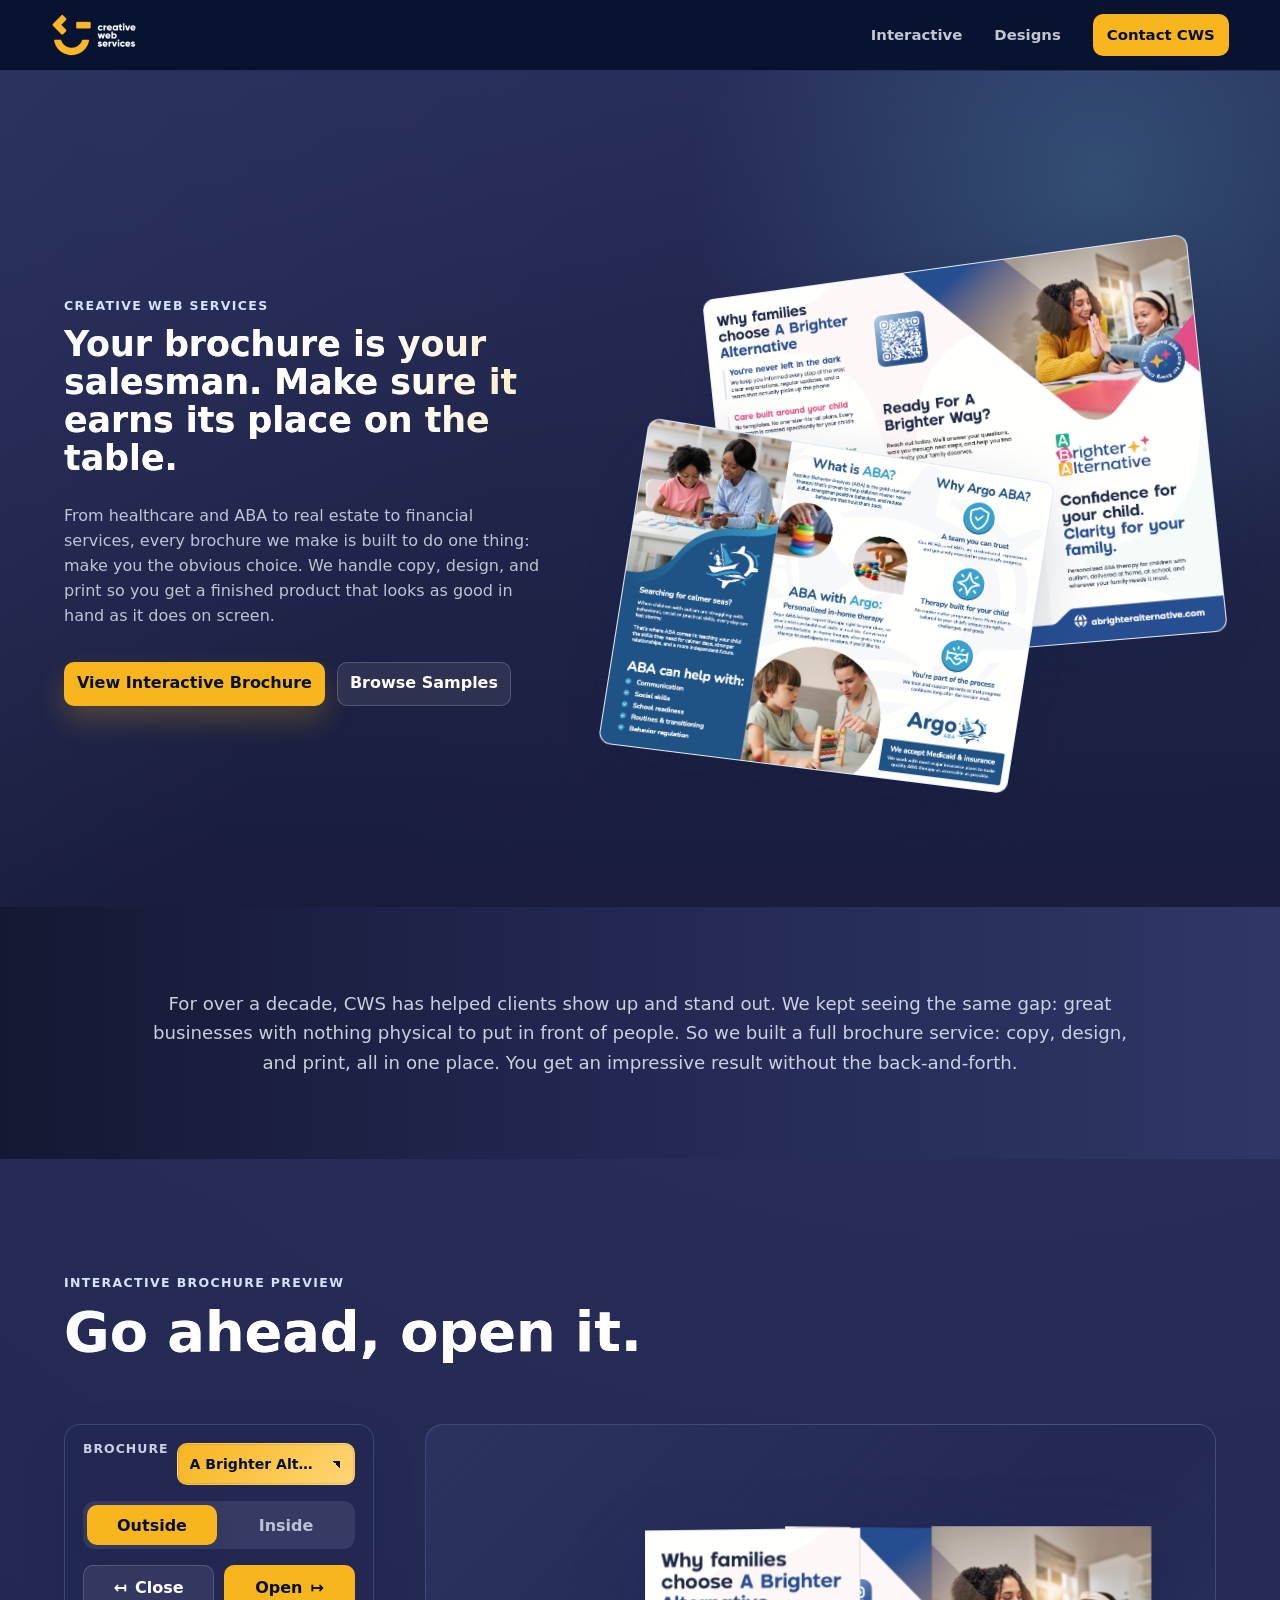
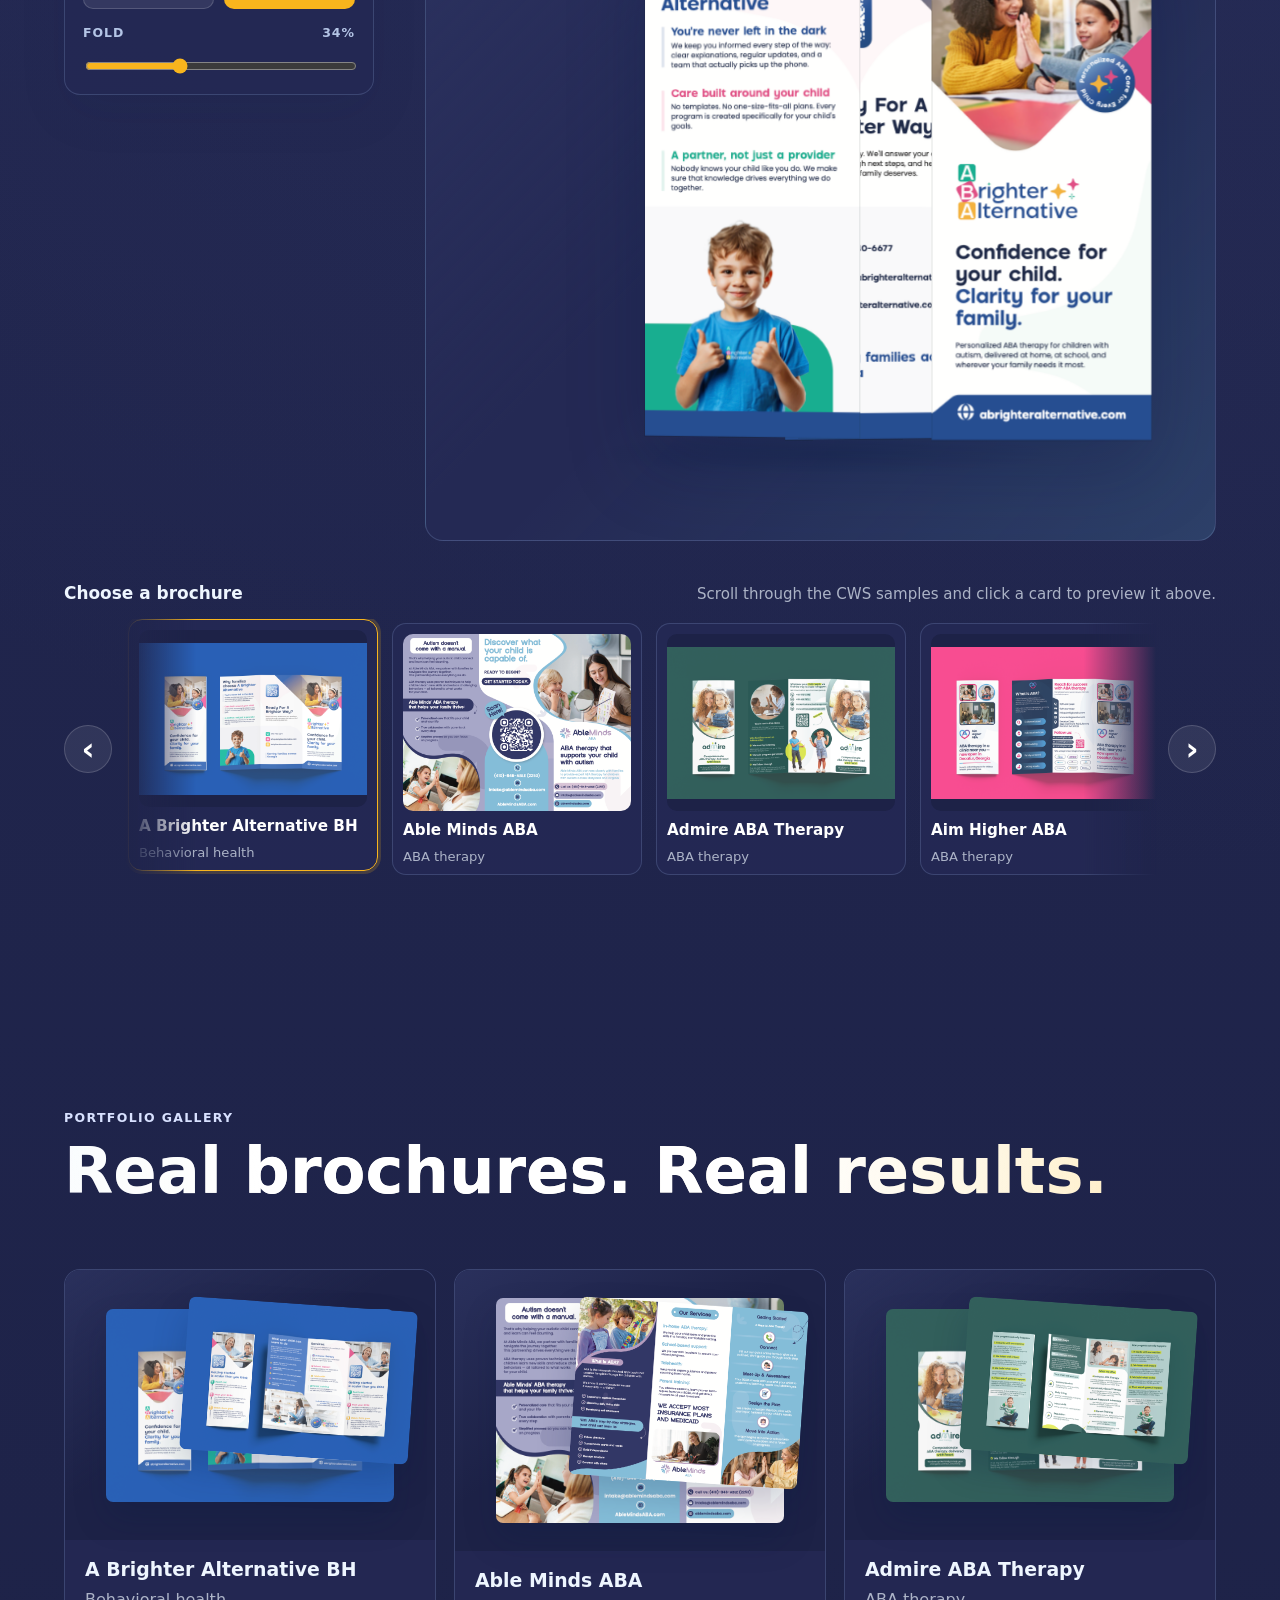
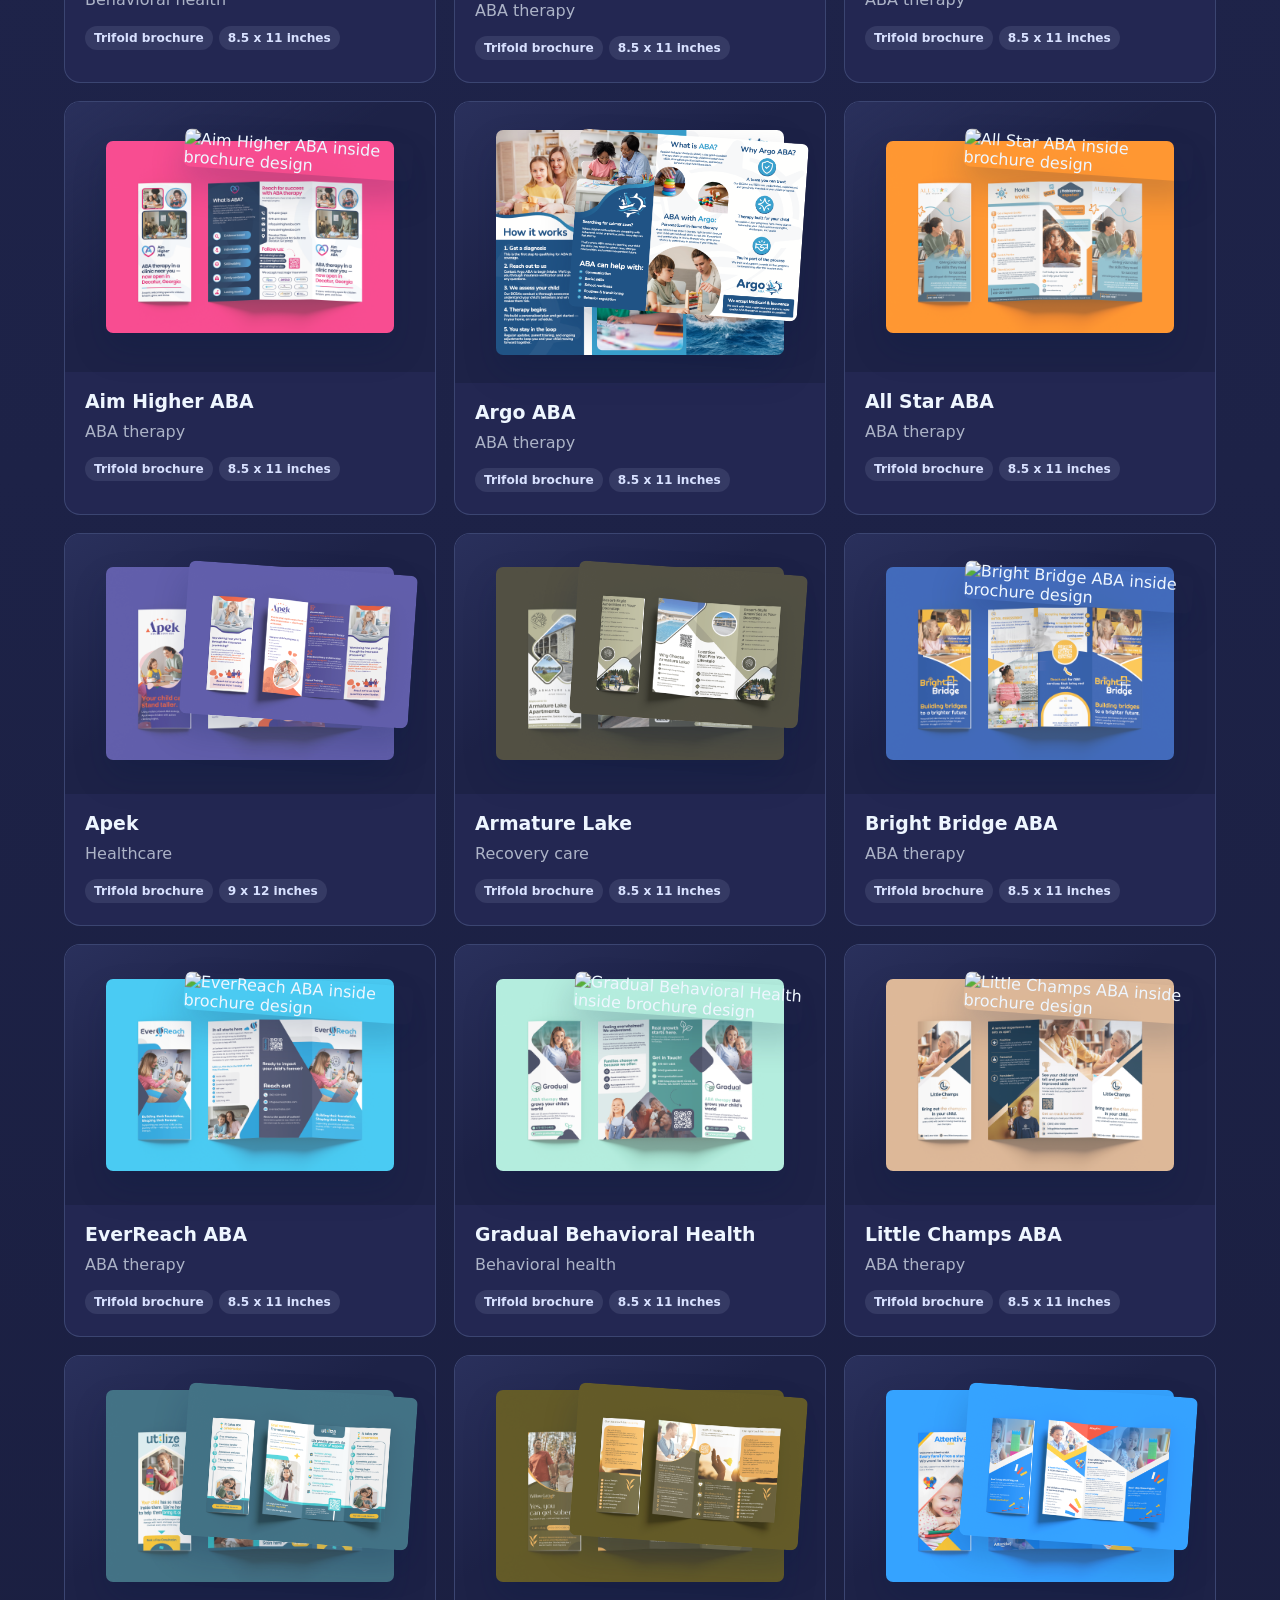
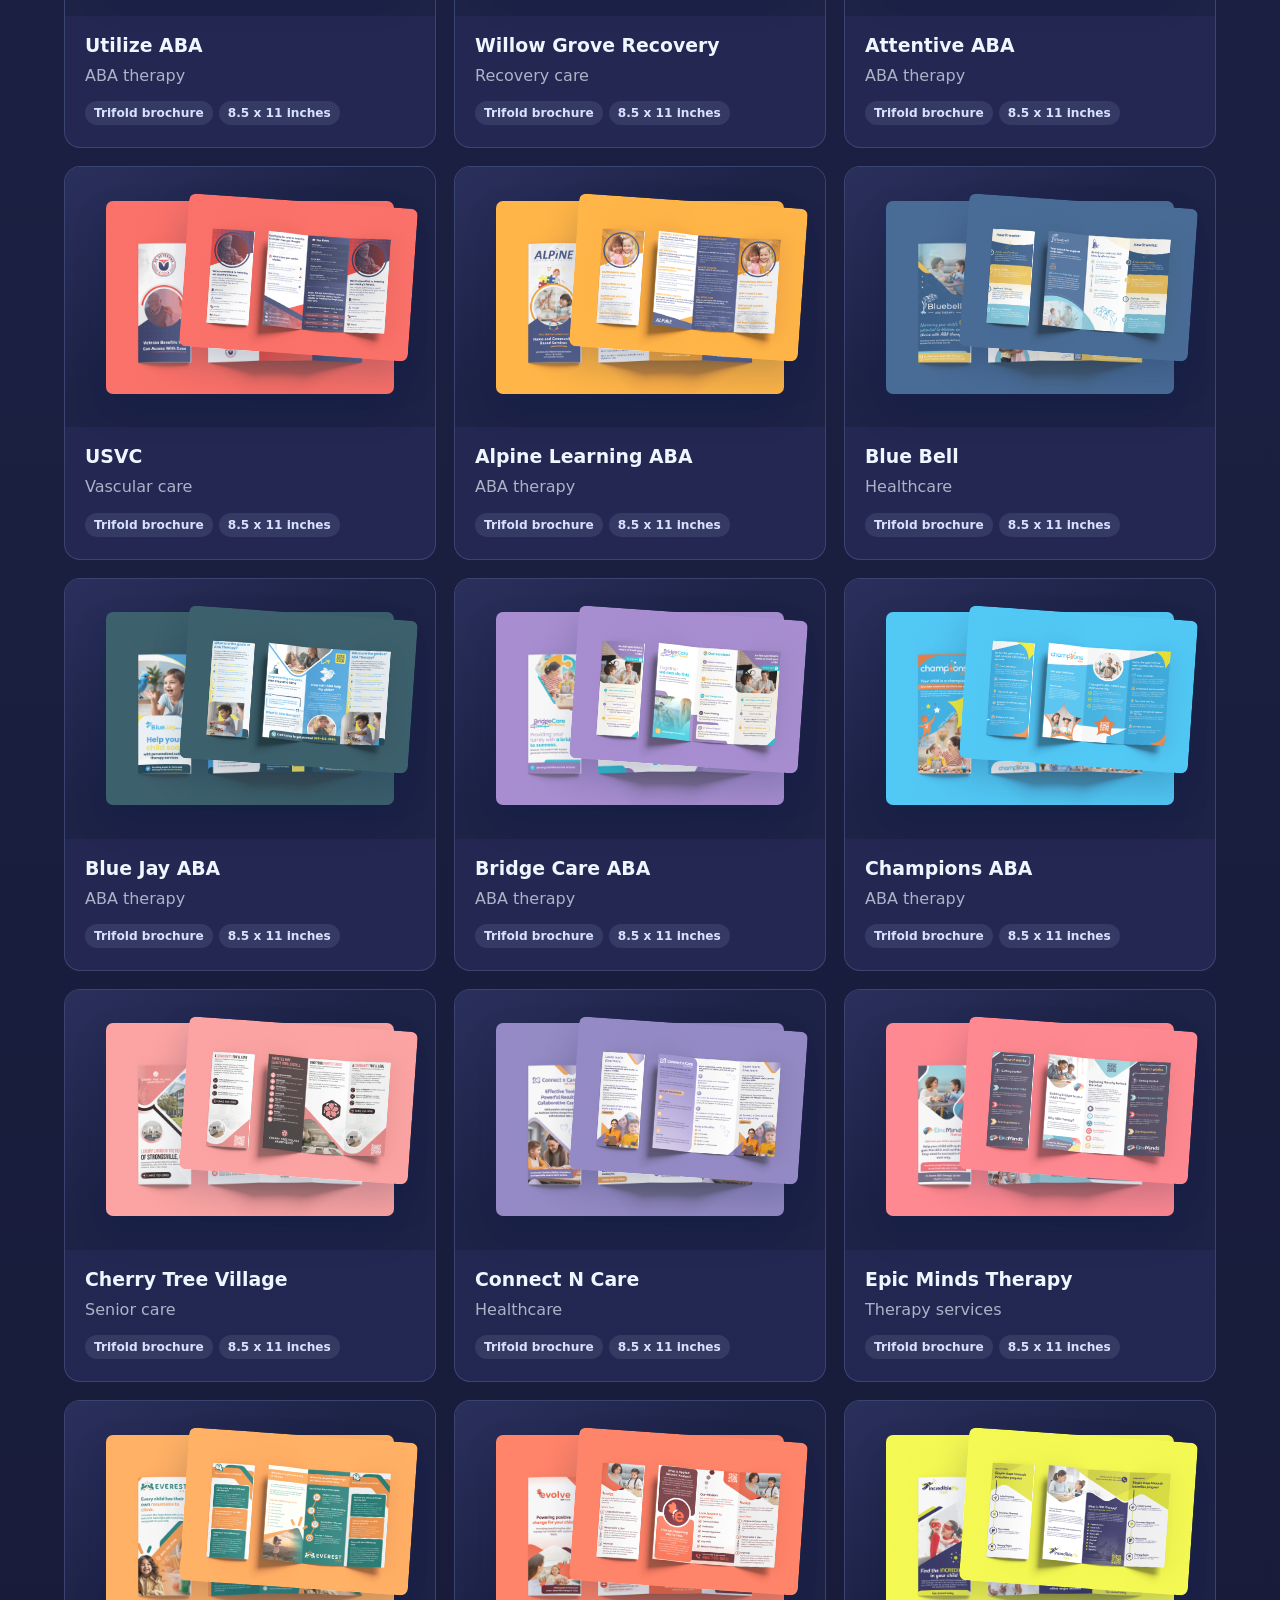
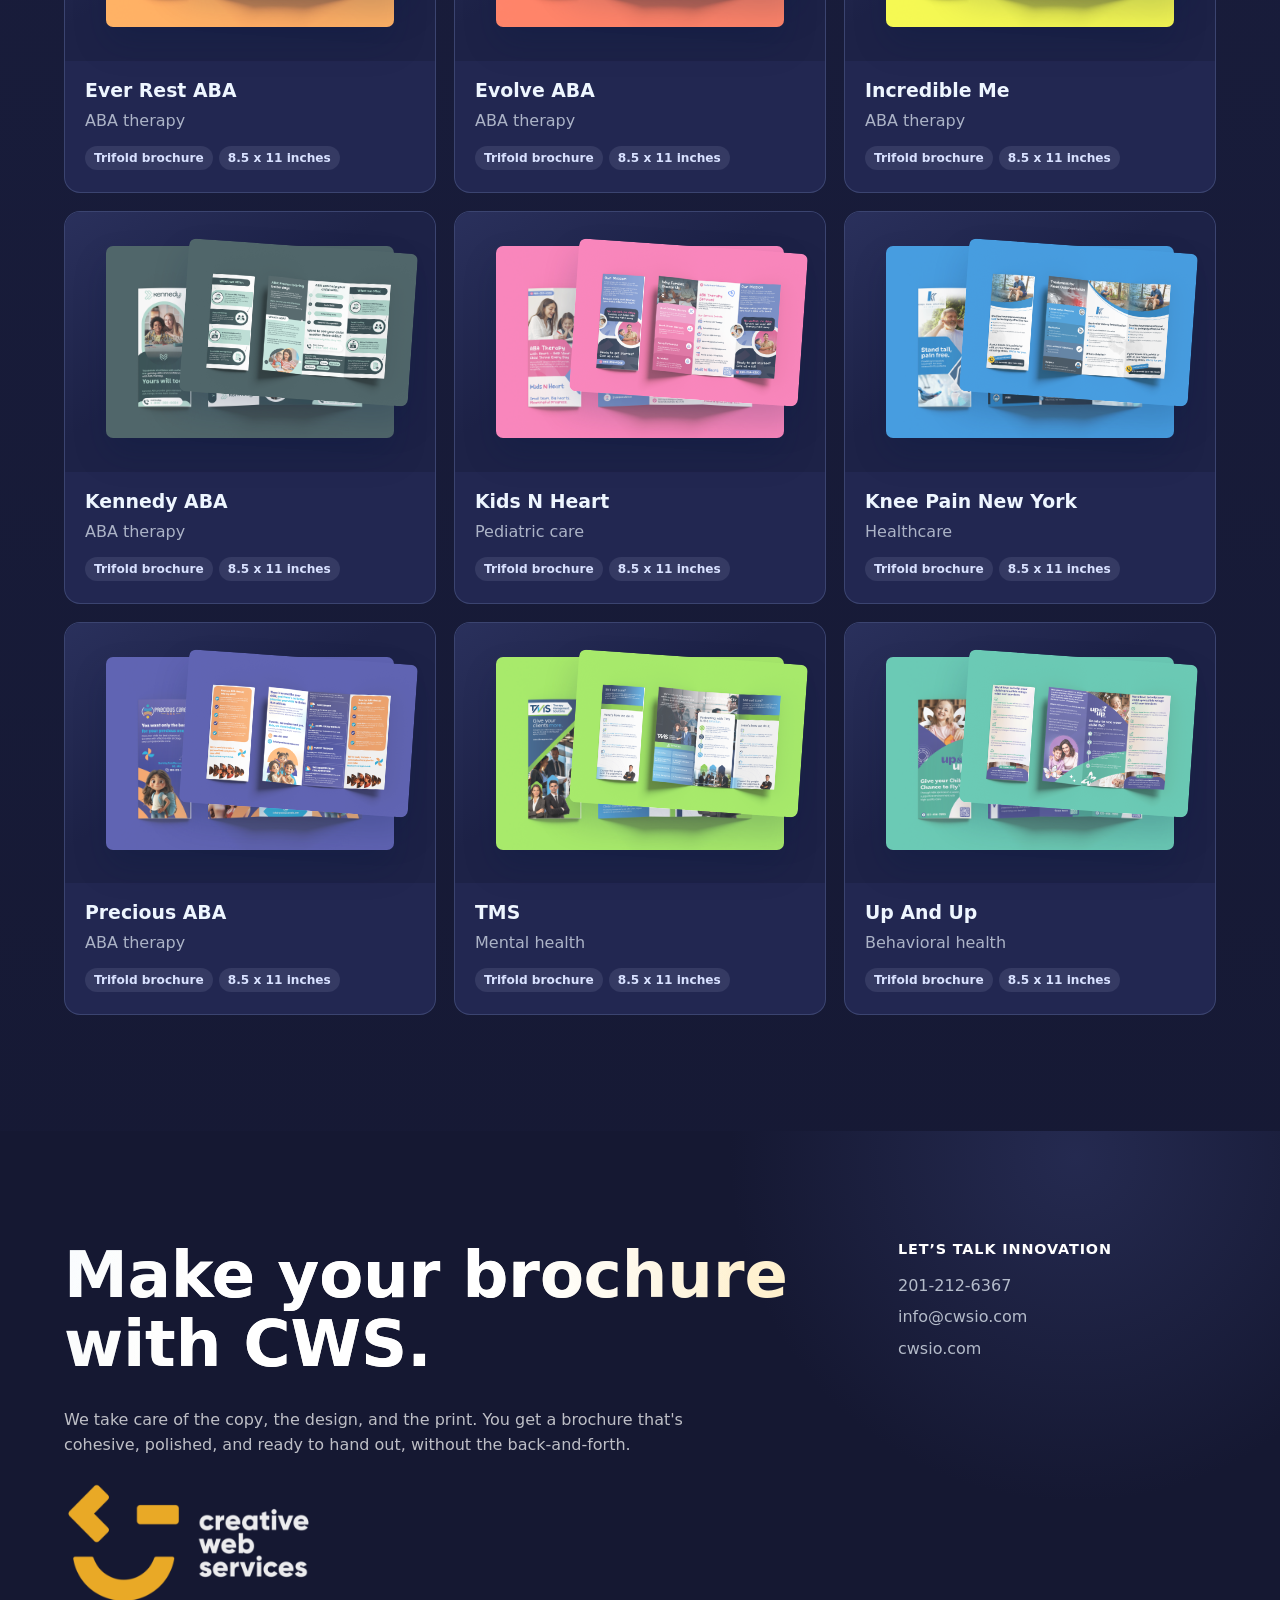
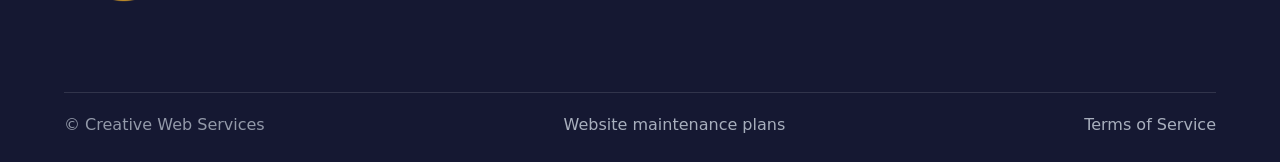
==== commit a28ed00d: "Stack brochure selector label" ====
--- a/index.html
+++ b/index.html
@@ -153,6 +153,6 @@
       </footer>
     </main>
 
-    <script src="script.js?v=selector-polish-20260521"></script>
+    <script src="script.js?v=selector-stack-20260521"></script>
   </body>
 </html>
--- a/styles.css
+++ b/styles.css
@@ -364,14 +364,13 @@
 }
 
 .brochure-select-field {
-  align-items: center;
-  display: grid;
-  gap: 10px;
-  grid-template-columns: 82px minmax(0, 1fr);
+  display: grid;
+  gap: 8px;
 }
 
 .brochure-select-field span {
-  color: rgba(238, 246, 255, 0.78);
+  color: rgba(238, 246, 255, 0.82);
+  line-height: 1;
 }
 
 .brochure-select-field select {
@@ -384,11 +383,18 @@
   box-shadow: inset 0 0 0 1px rgba(4, 17, 45, 0.1);
   color: #04112d;
   cursor: pointer;
-  font-size: 0.9rem;
+  font-size: clamp(0.78rem, 1.8vw, 0.88rem);
   font-weight: 650;
-  min-height: 40px;
+  min-height: 42px;
+  overflow: hidden;
   padding: 0 34px 0 12px;
+  text-overflow: ellipsis;
   width: 100%;
+}
+
+.brochure-select-field option {
+  color: #04112d;
+  font-size: 0.95rem;
 }
 
 .brochure-select-field select:focus-visible {
@@ -1391,6 +1397,10 @@
 }
 
 @media (max-width: 420px) {
+  .brochure-select-field select {
+    font-size: 0.78rem;
+  }
+
   .site-header {
     padding-inline: 12px;
   }
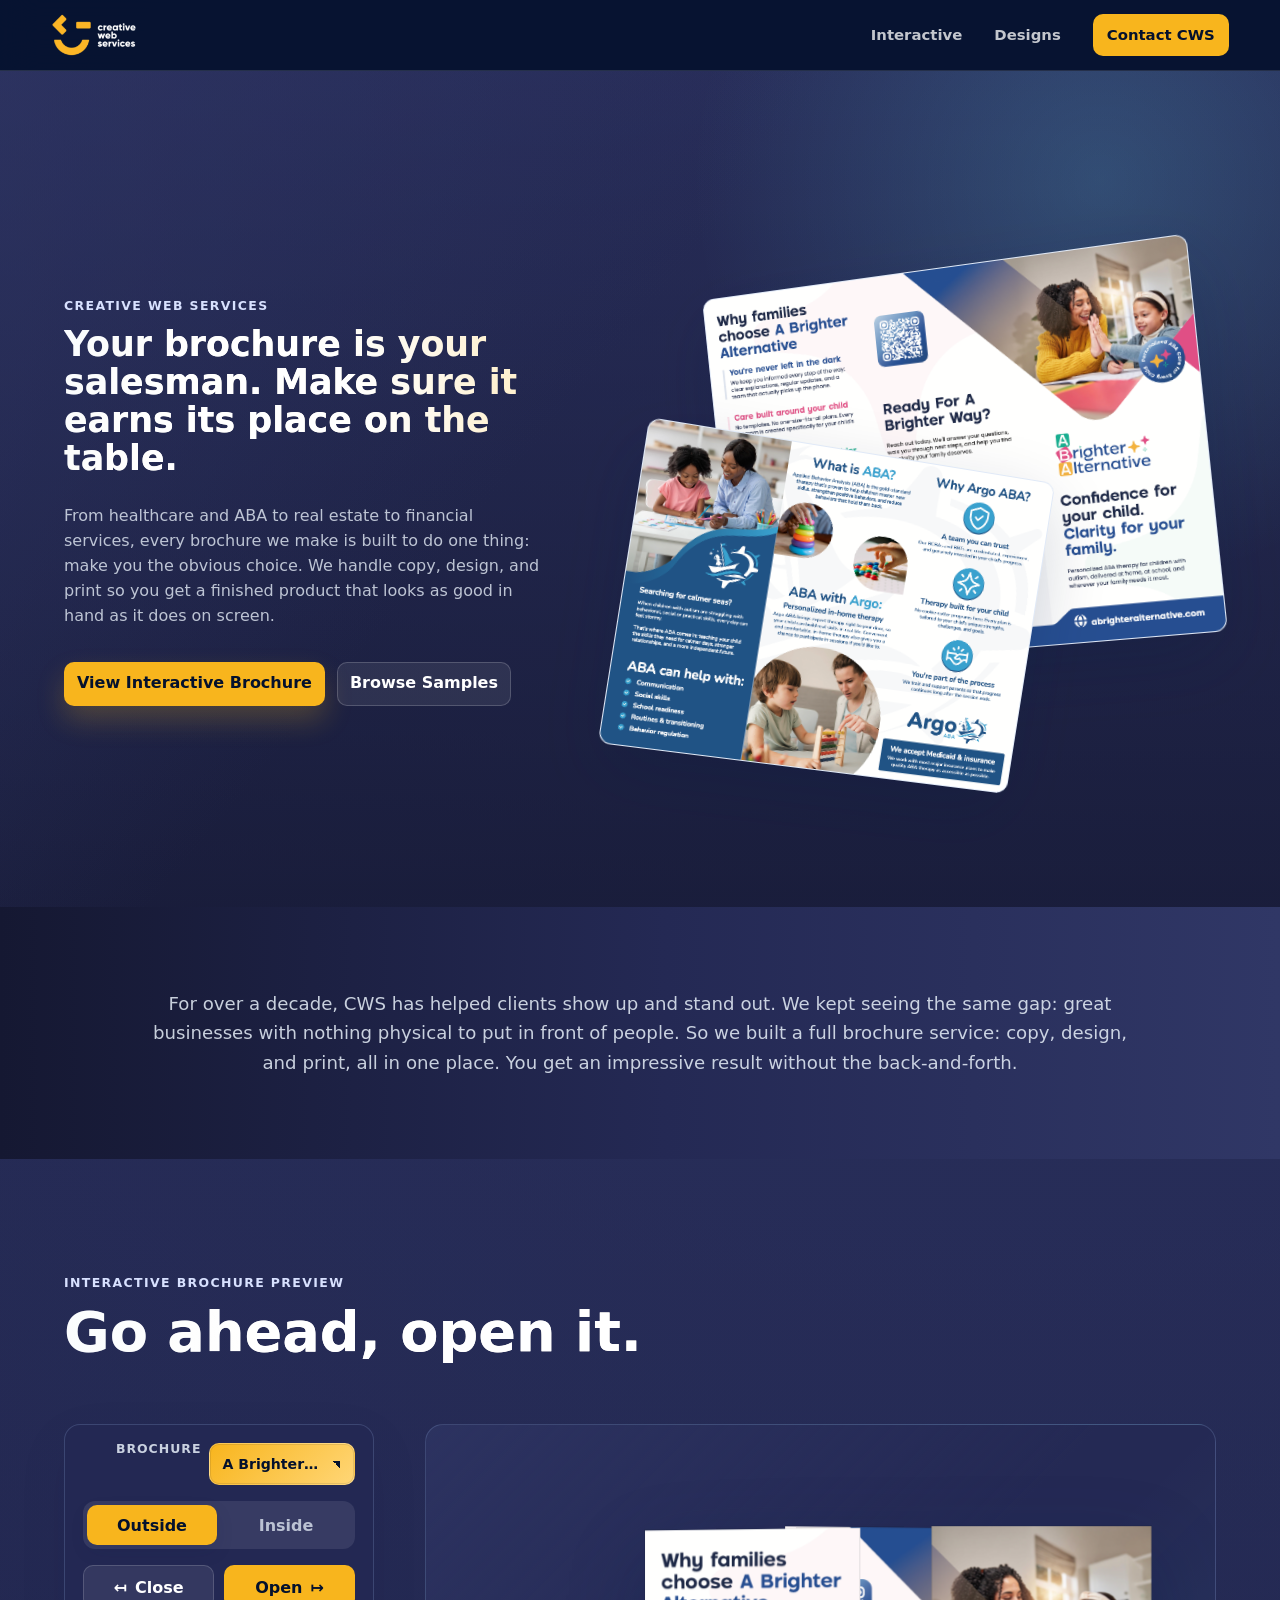
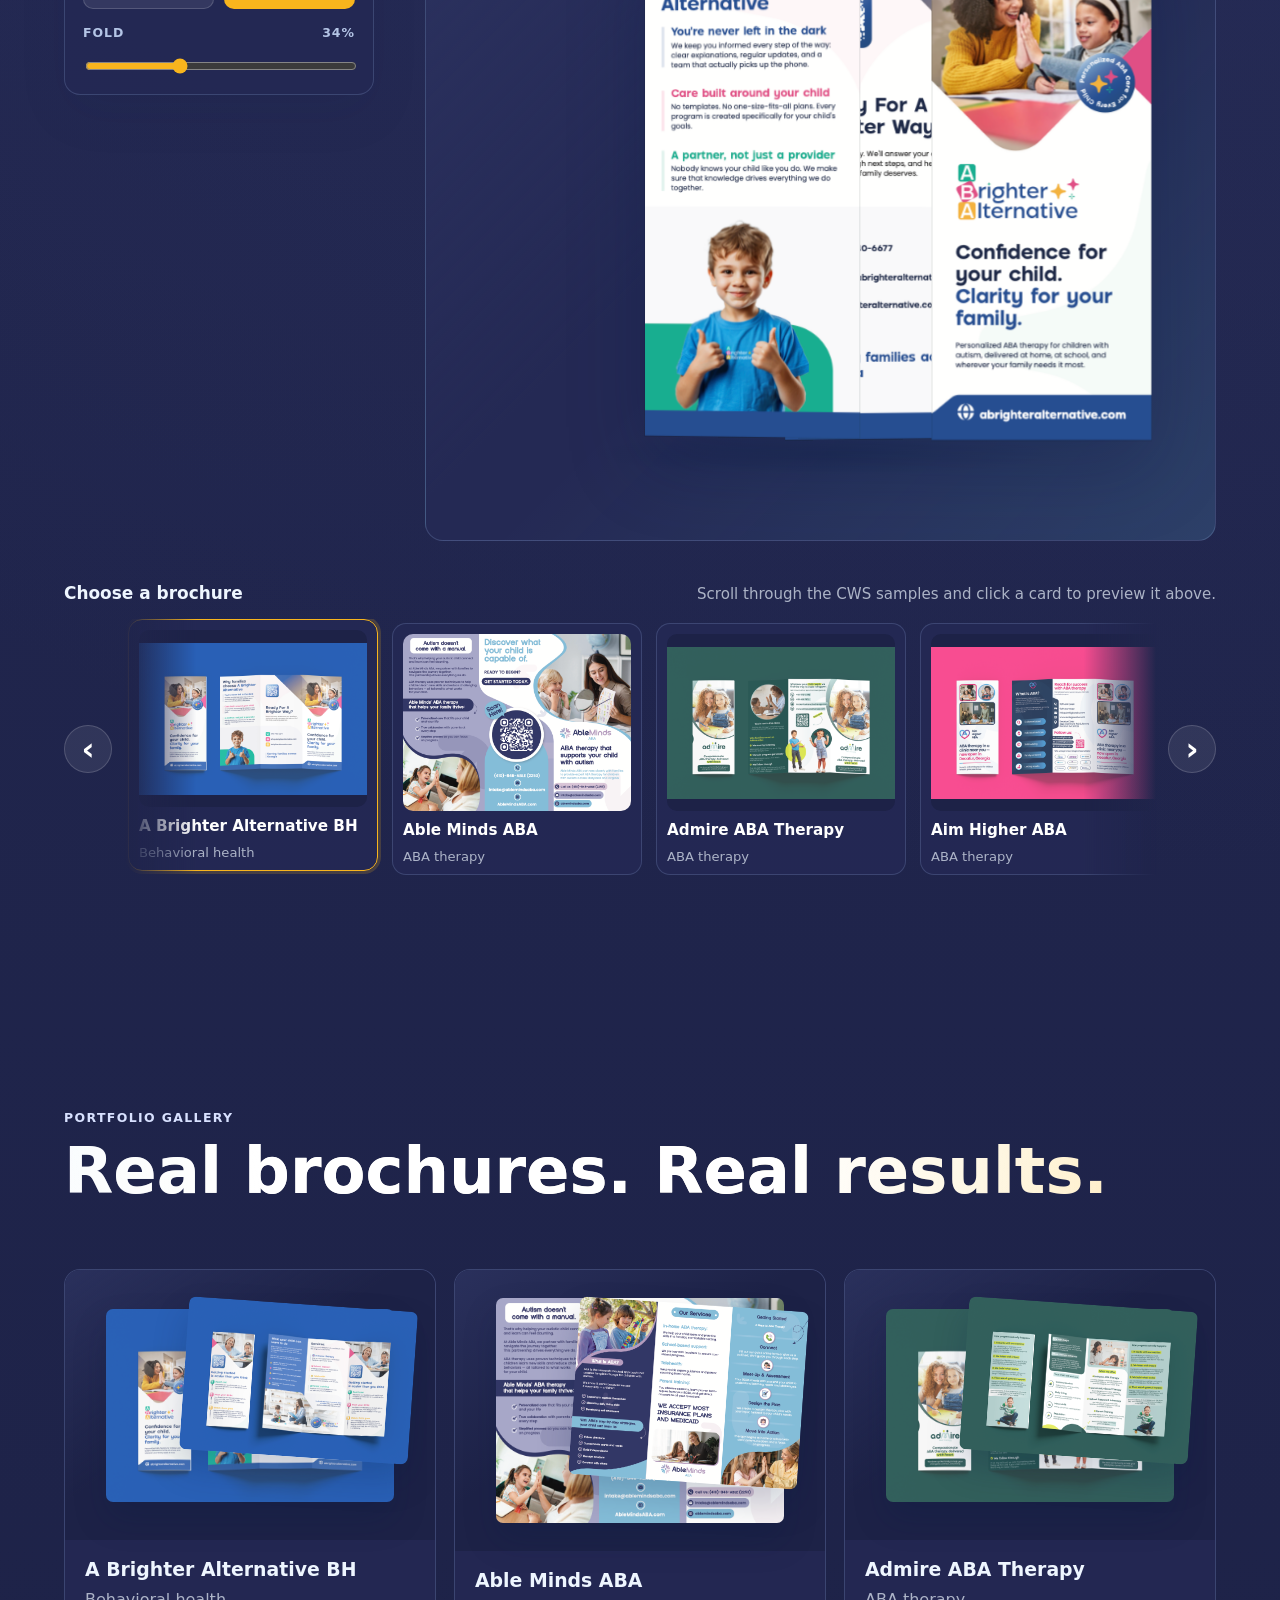
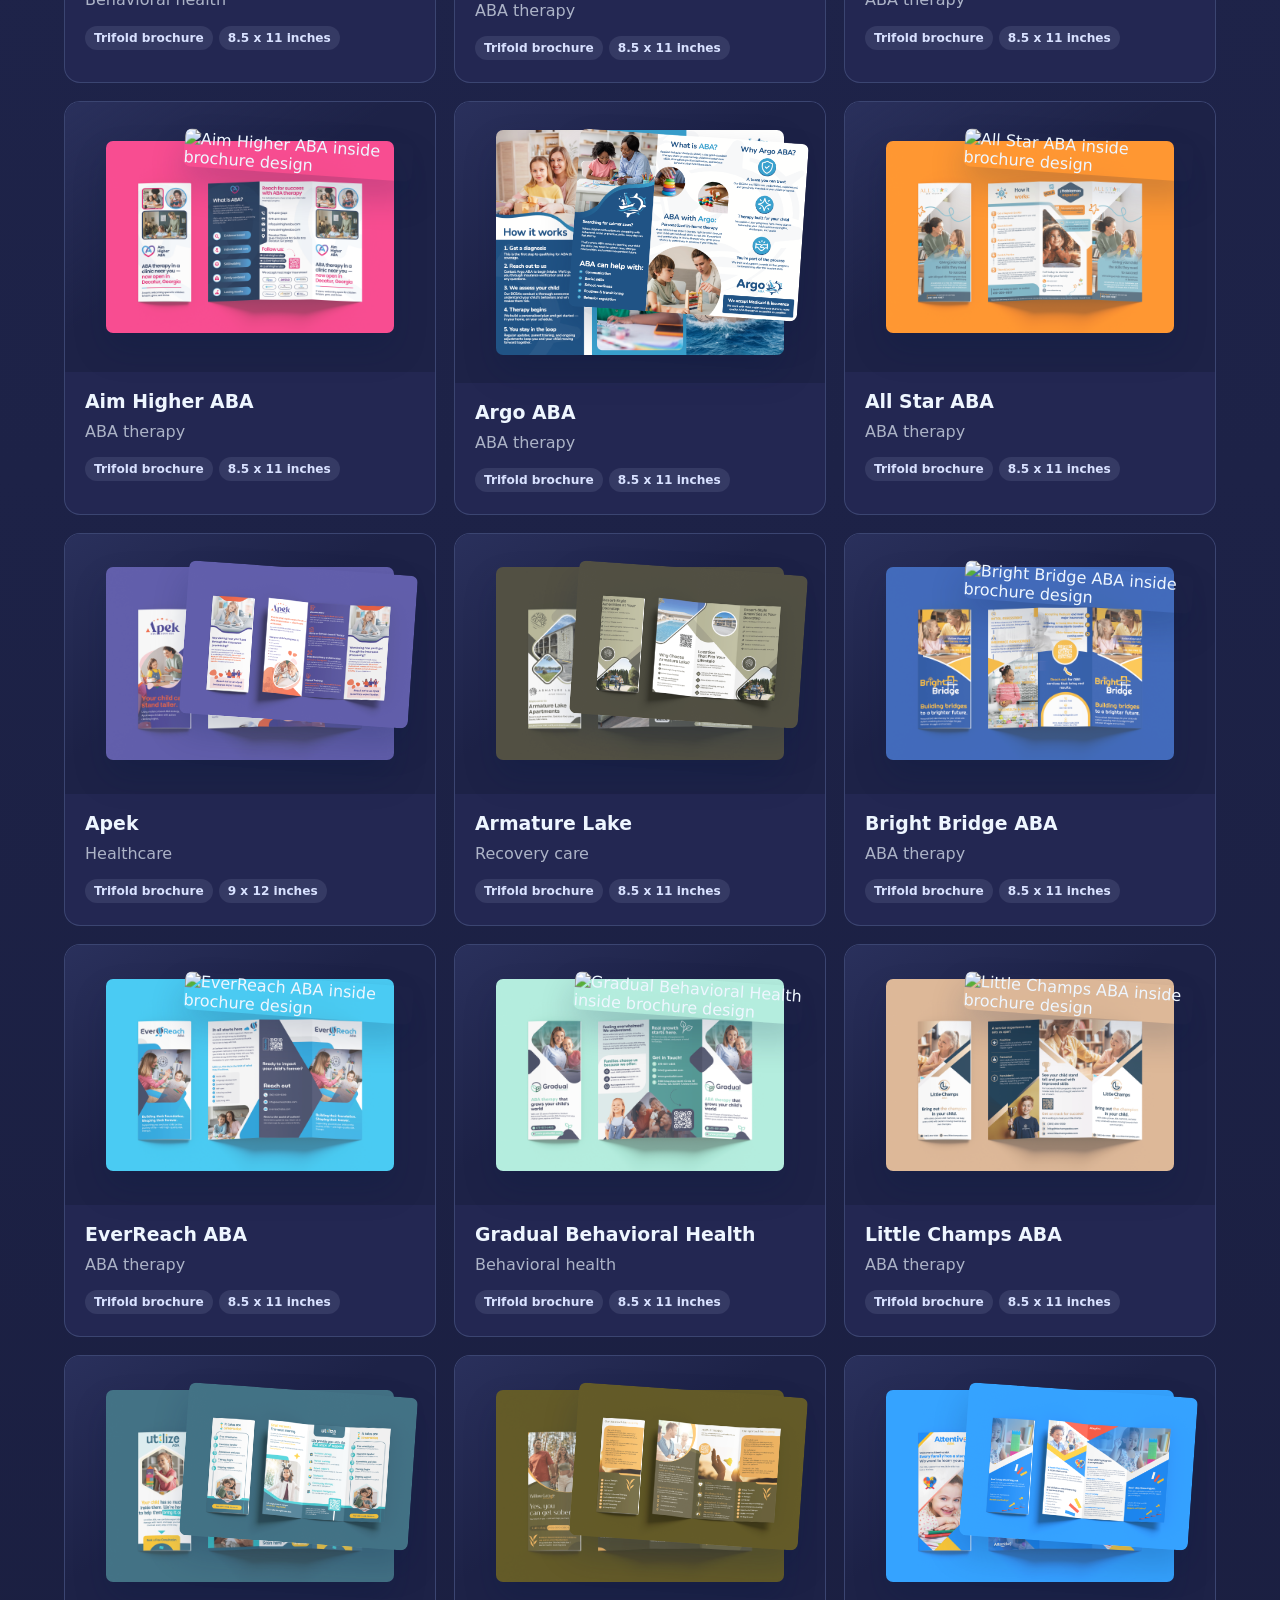
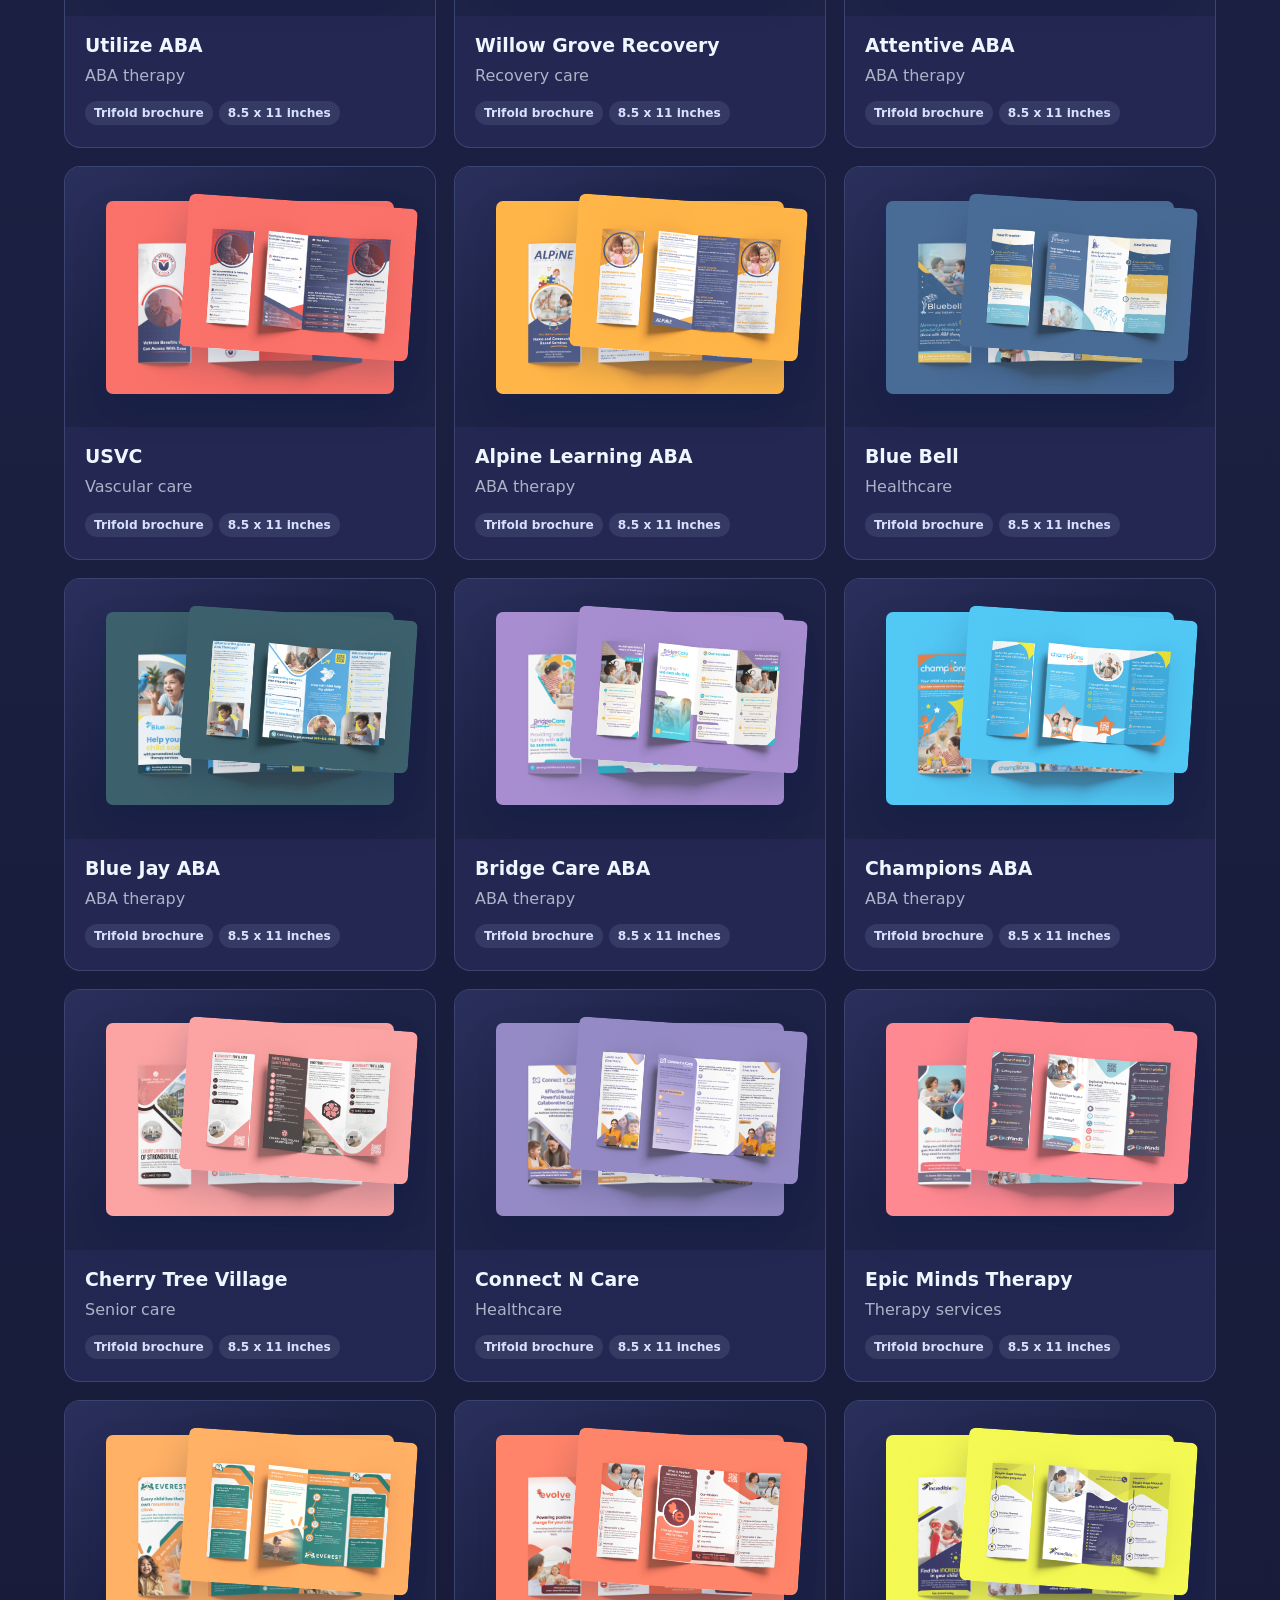
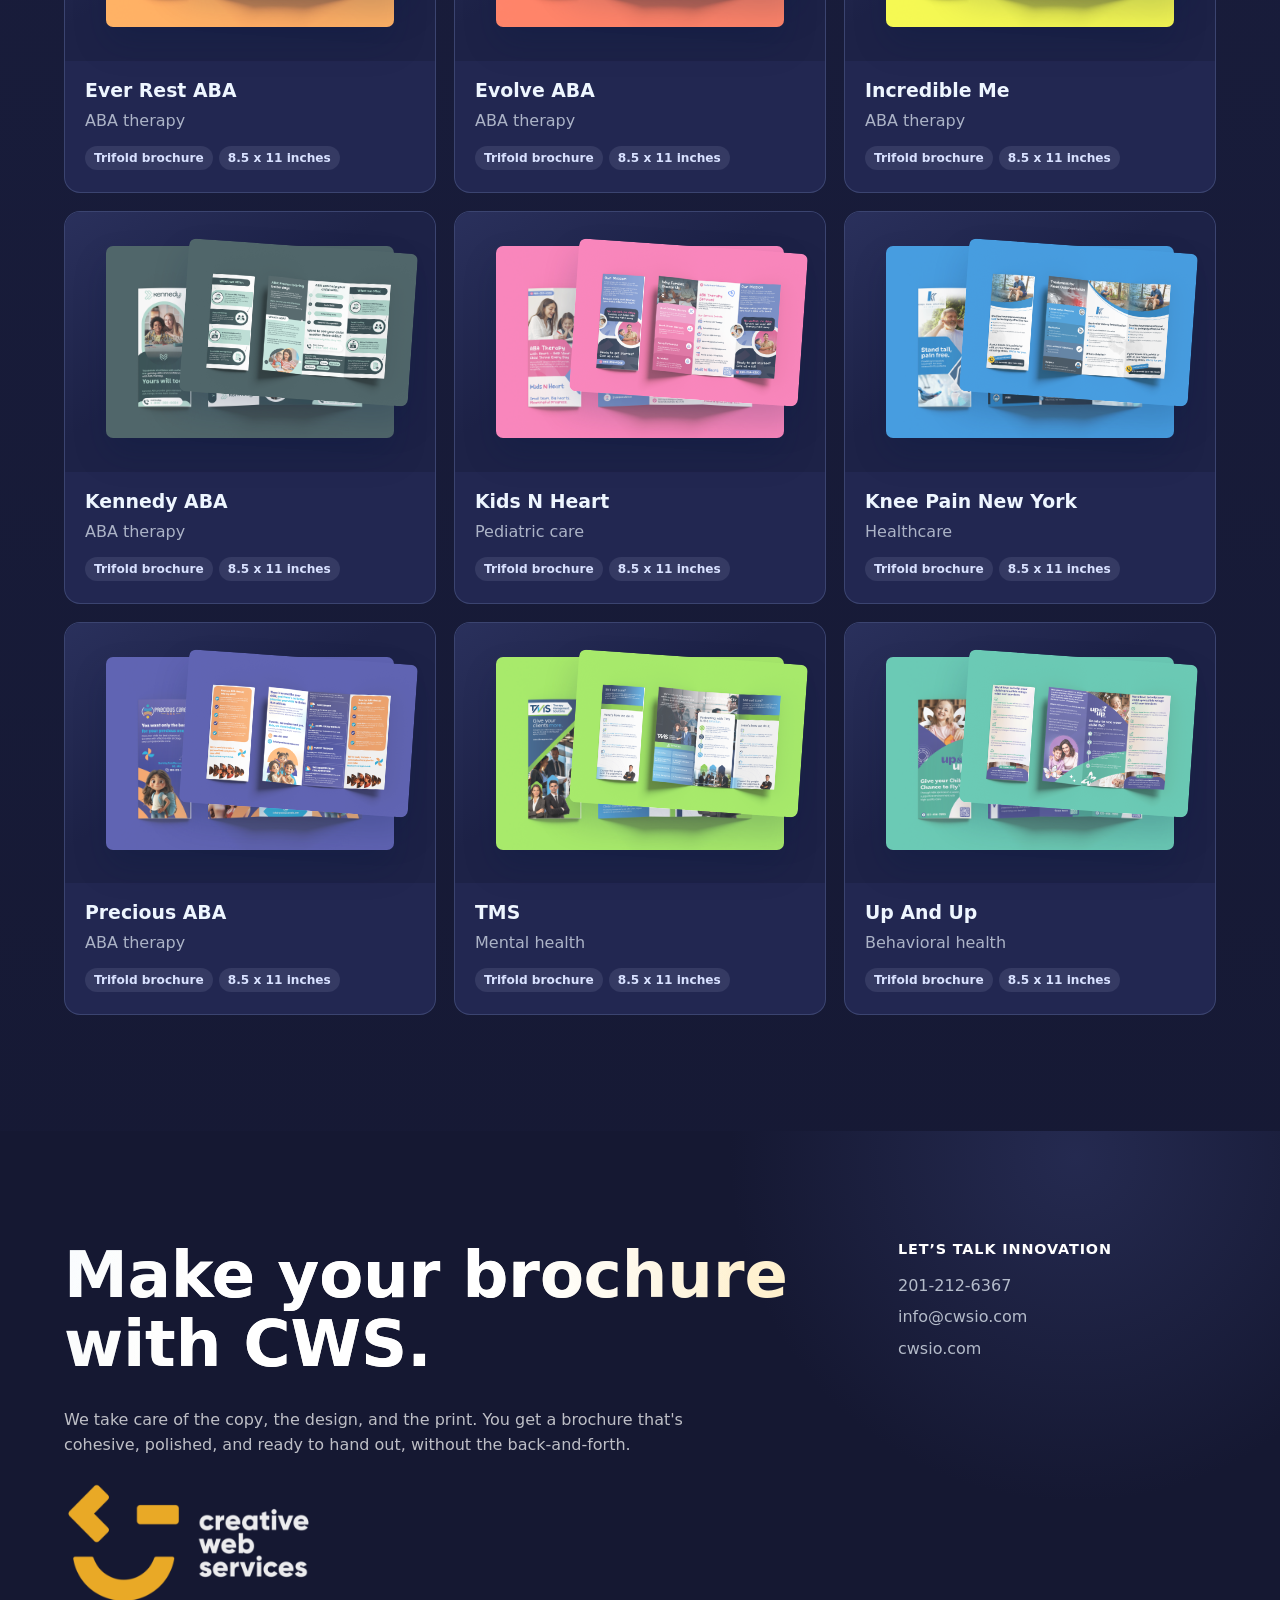
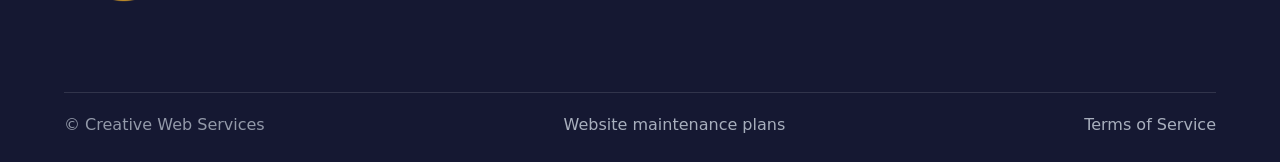
==== commit 5095f979: "Right align brochure selector label" ====
--- a/index.html
+++ b/index.html
@@ -153,6 +153,6 @@
       </footer>
     </main>
 
-    <script src="script.js?v=selector-stack-20260521"></script>
+    <script src="script.js?v=selector-label-right-20260521"></script>
   </body>
 </html>
--- a/styles.css
+++ b/styles.css
@@ -370,7 +370,10 @@
 
 .brochure-select-field span {
   color: rgba(238, 246, 255, 0.82);
+  display: block;
   line-height: 1;
+  text-align: right;
+  width: 100%;
 }
 
 .brochure-select-field select {
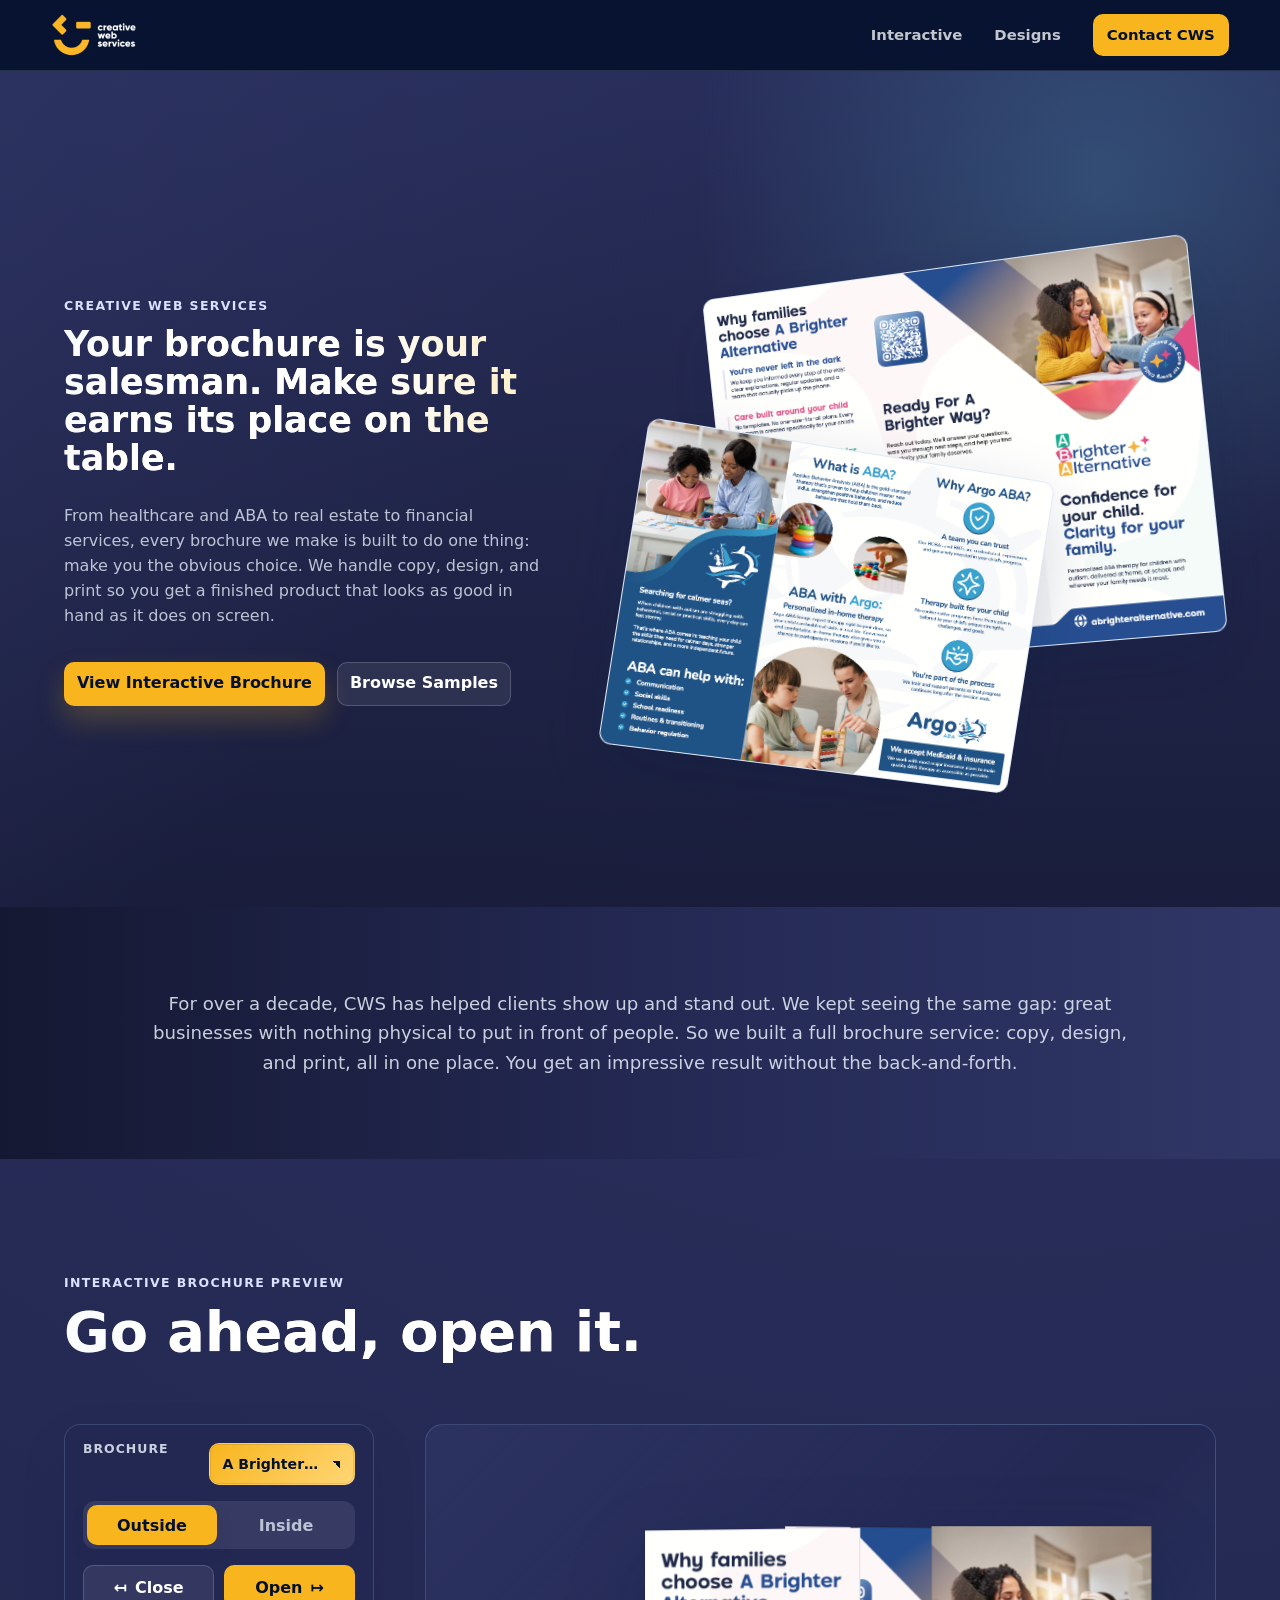
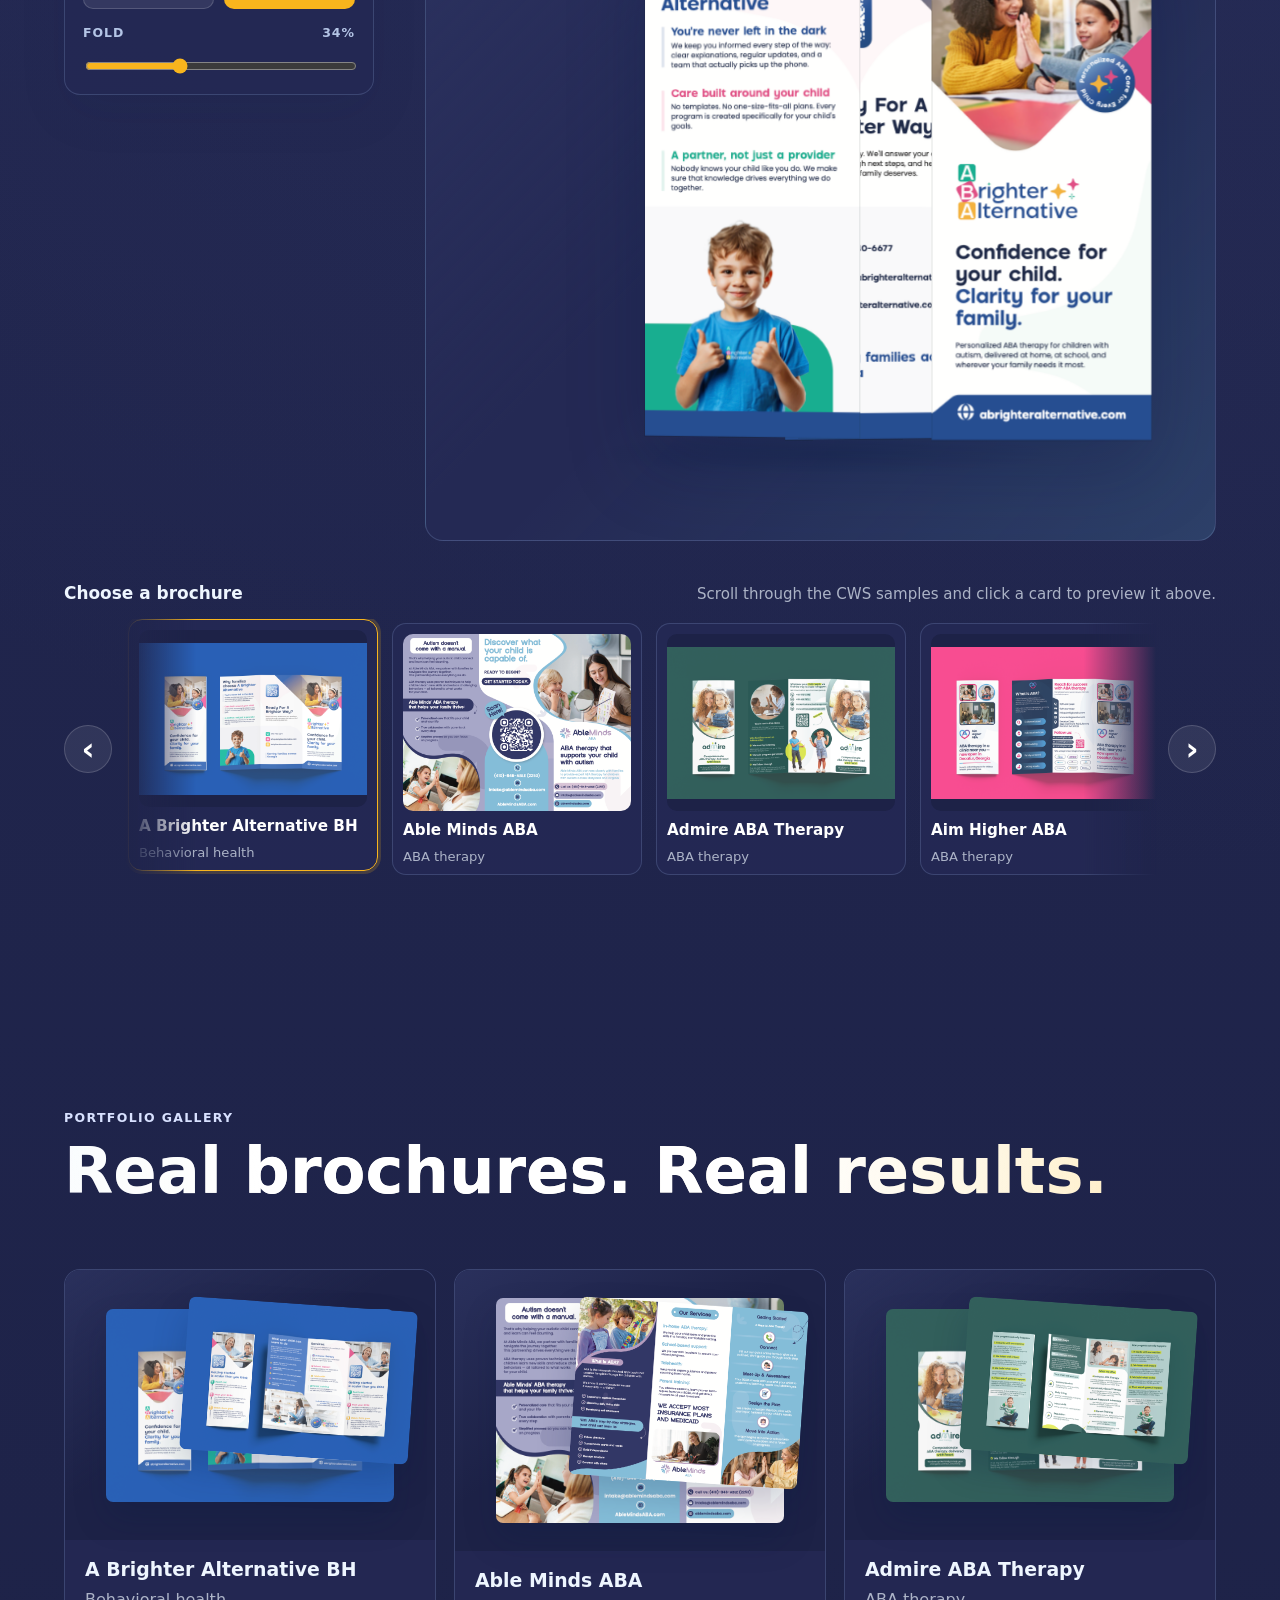
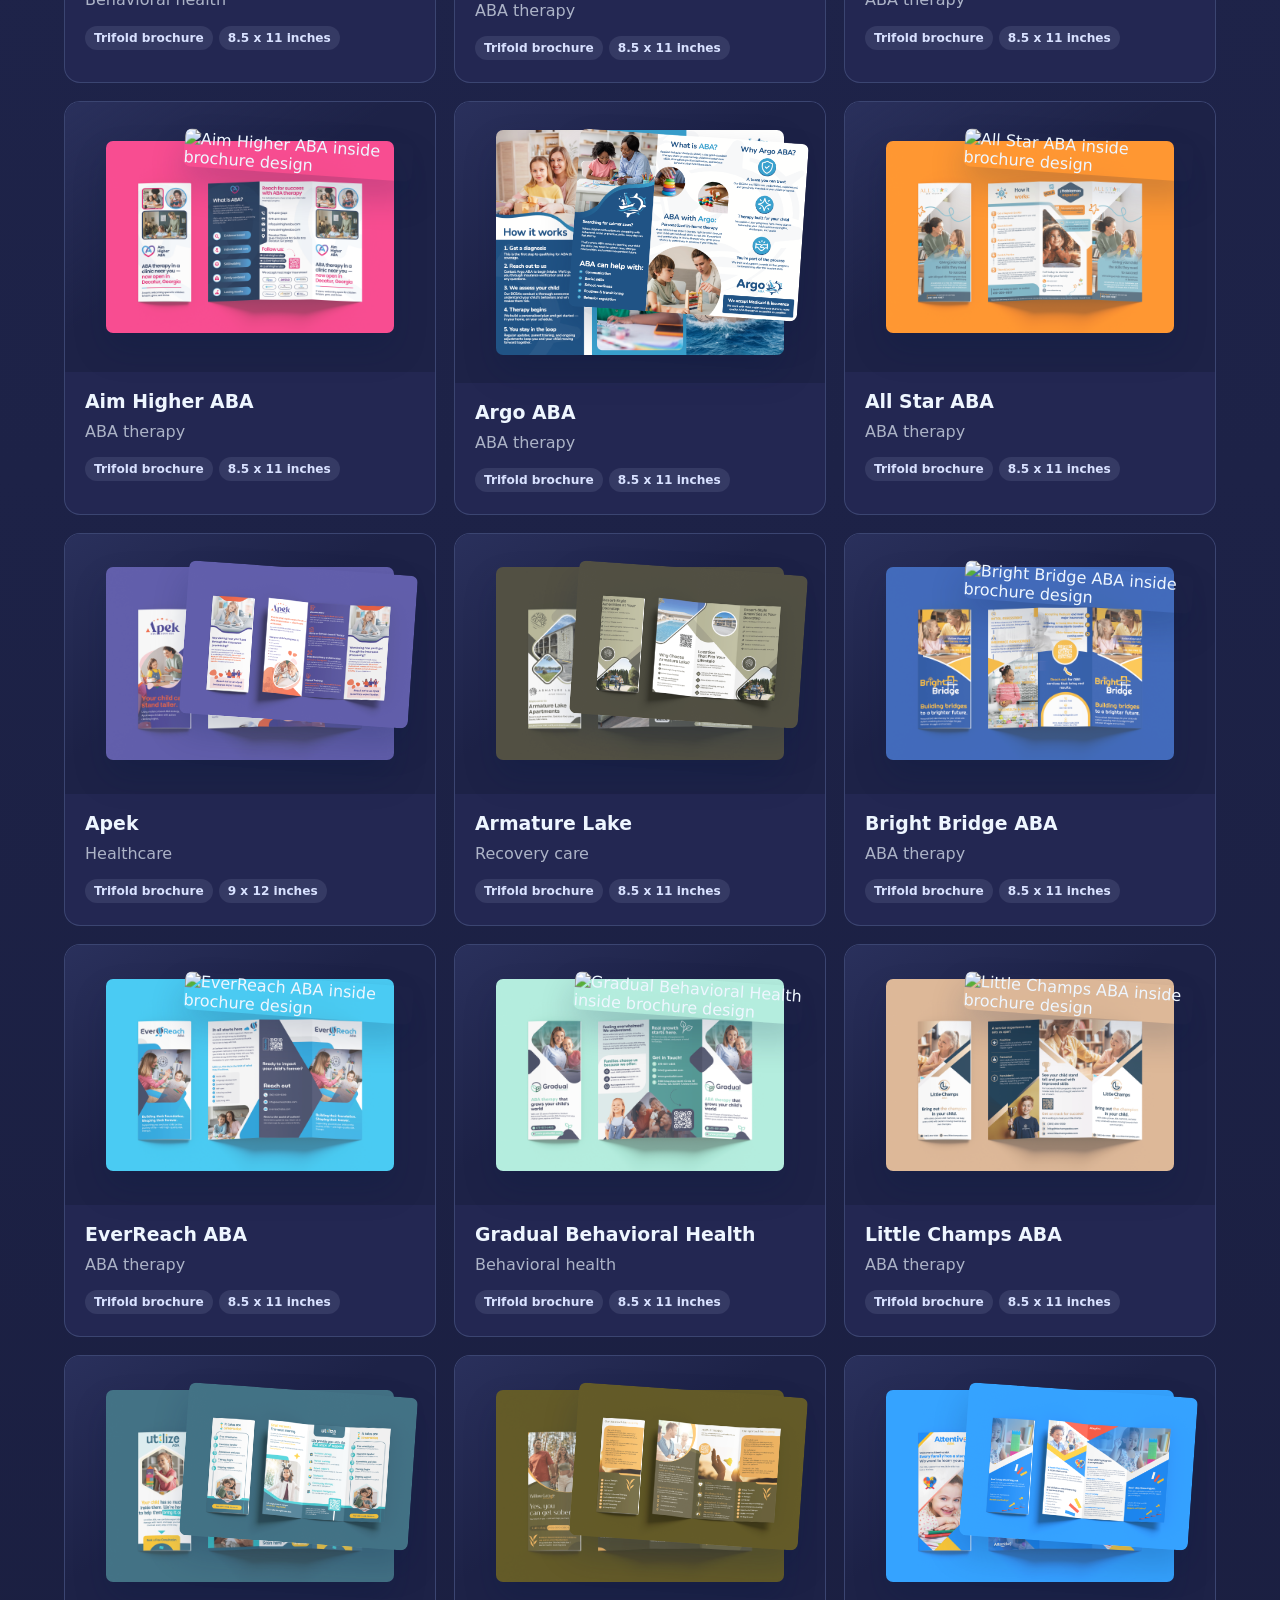
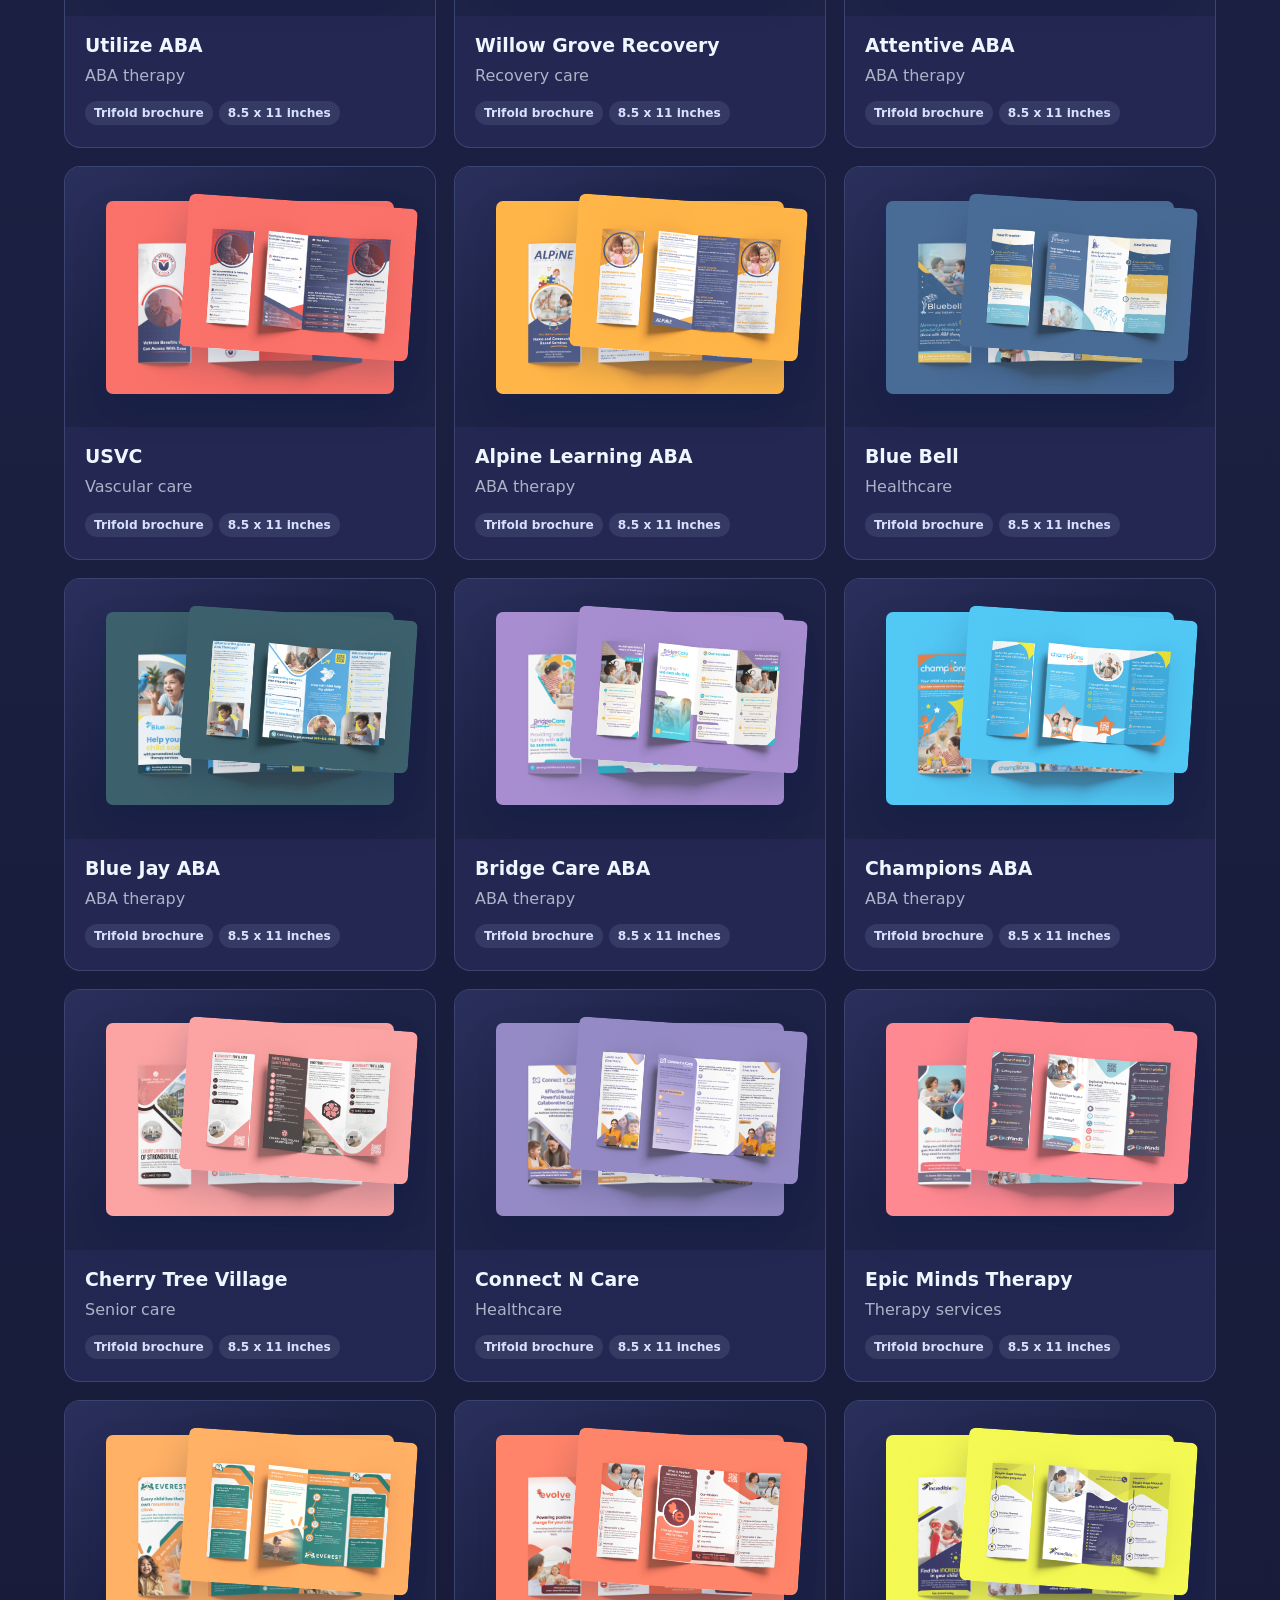
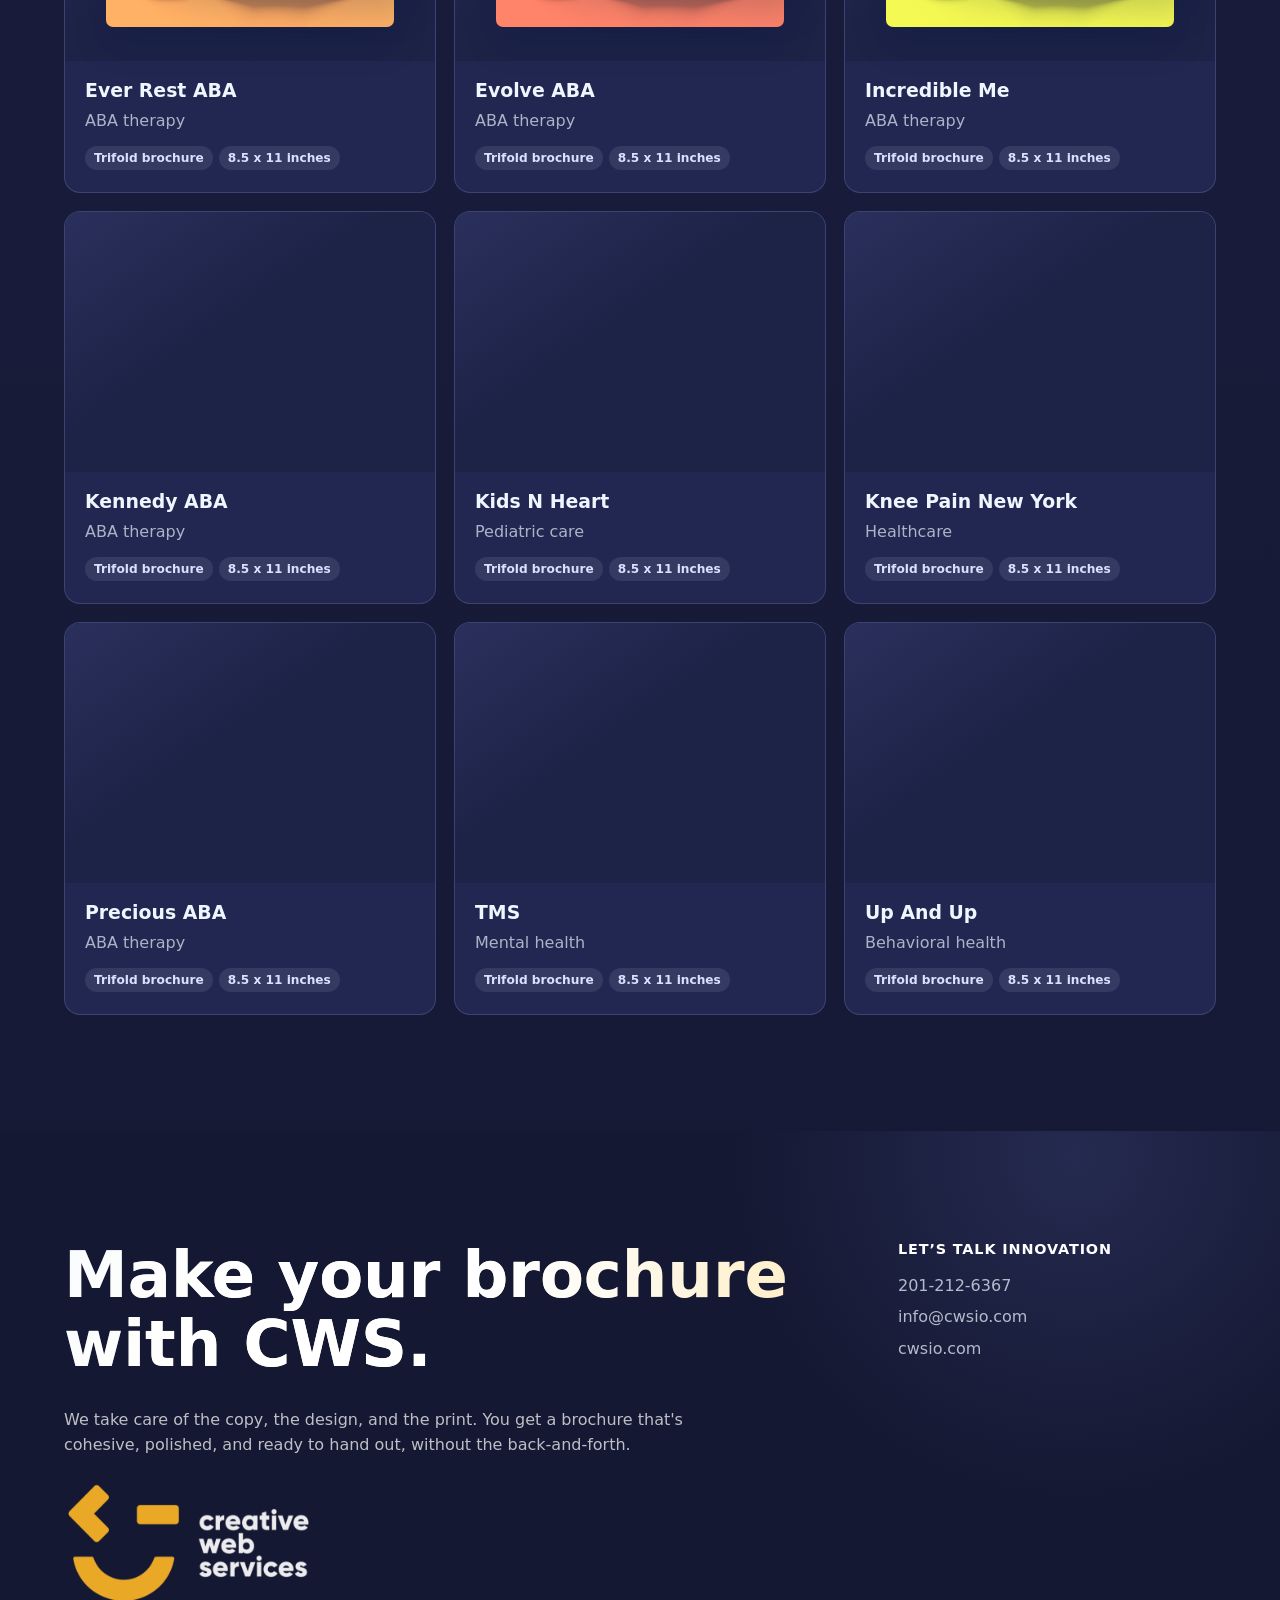
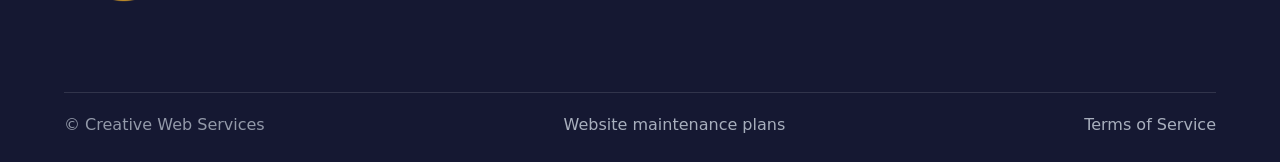
==== commit 67c37770: "Left align brochure selector label" ====
--- a/index.html
+++ b/index.html
@@ -153,6 +153,6 @@
       </footer>
     </main>
 
-    <script src="script.js?v=selector-label-right-20260521"></script>
+    <script src="script.js?v=selector-label-left-20260521"></script>
   </body>
 </html>
--- a/styles.css
+++ b/styles.css
@@ -372,7 +372,7 @@
   color: rgba(238, 246, 255, 0.82);
   display: block;
   line-height: 1;
-  text-align: right;
+  text-align: left;
   width: 100%;
 }
 
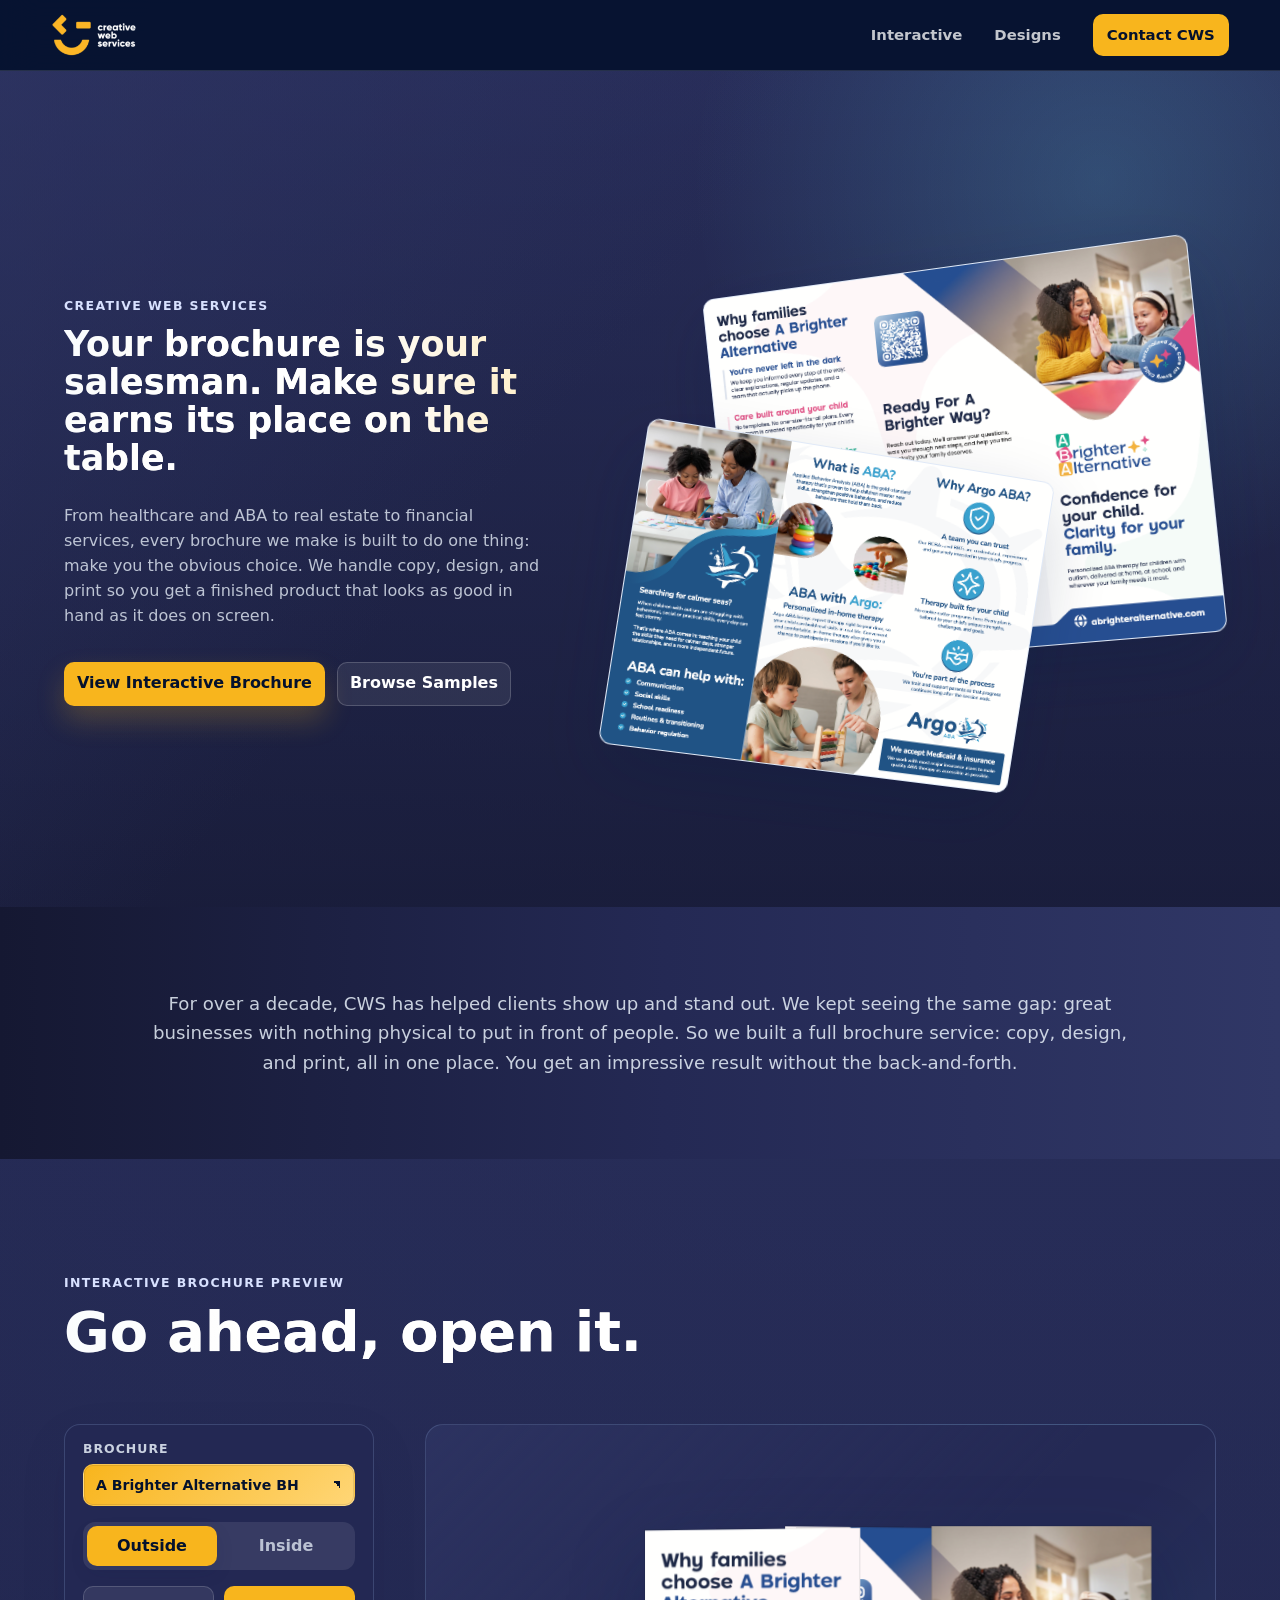
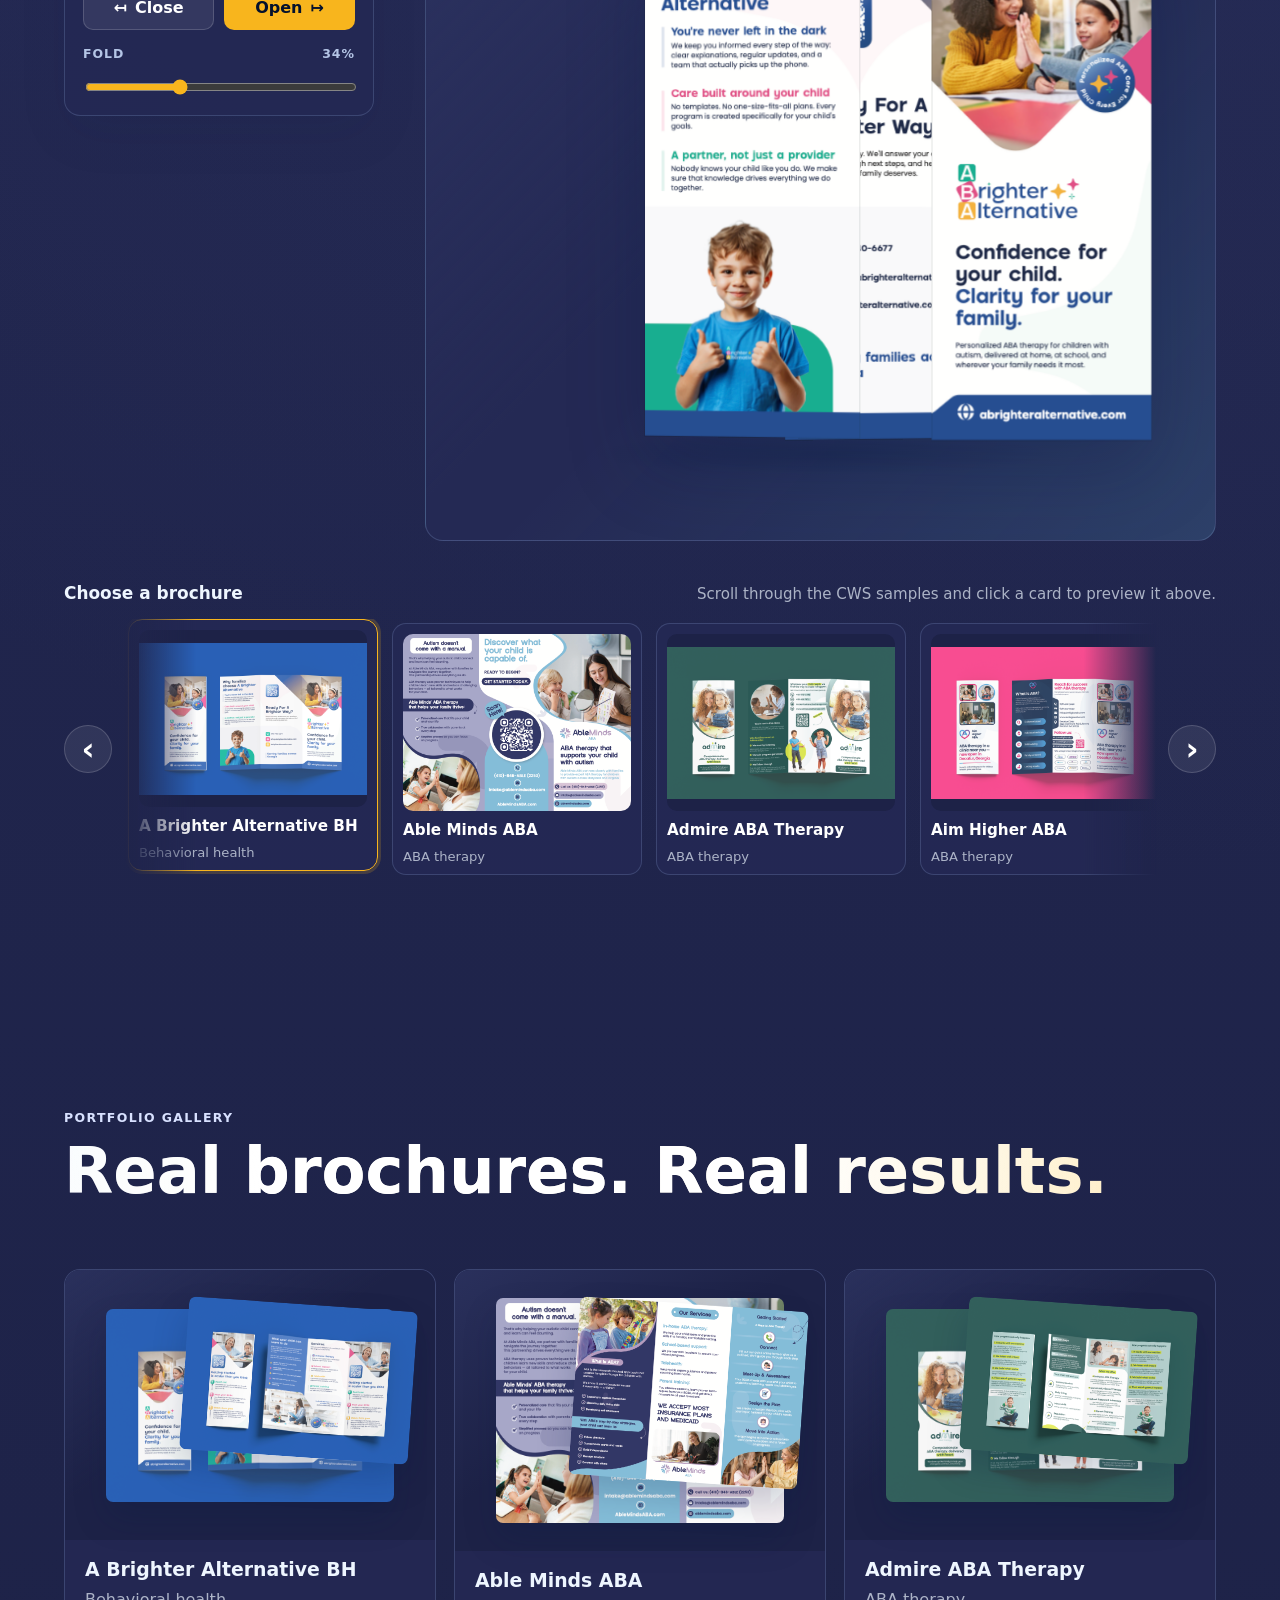
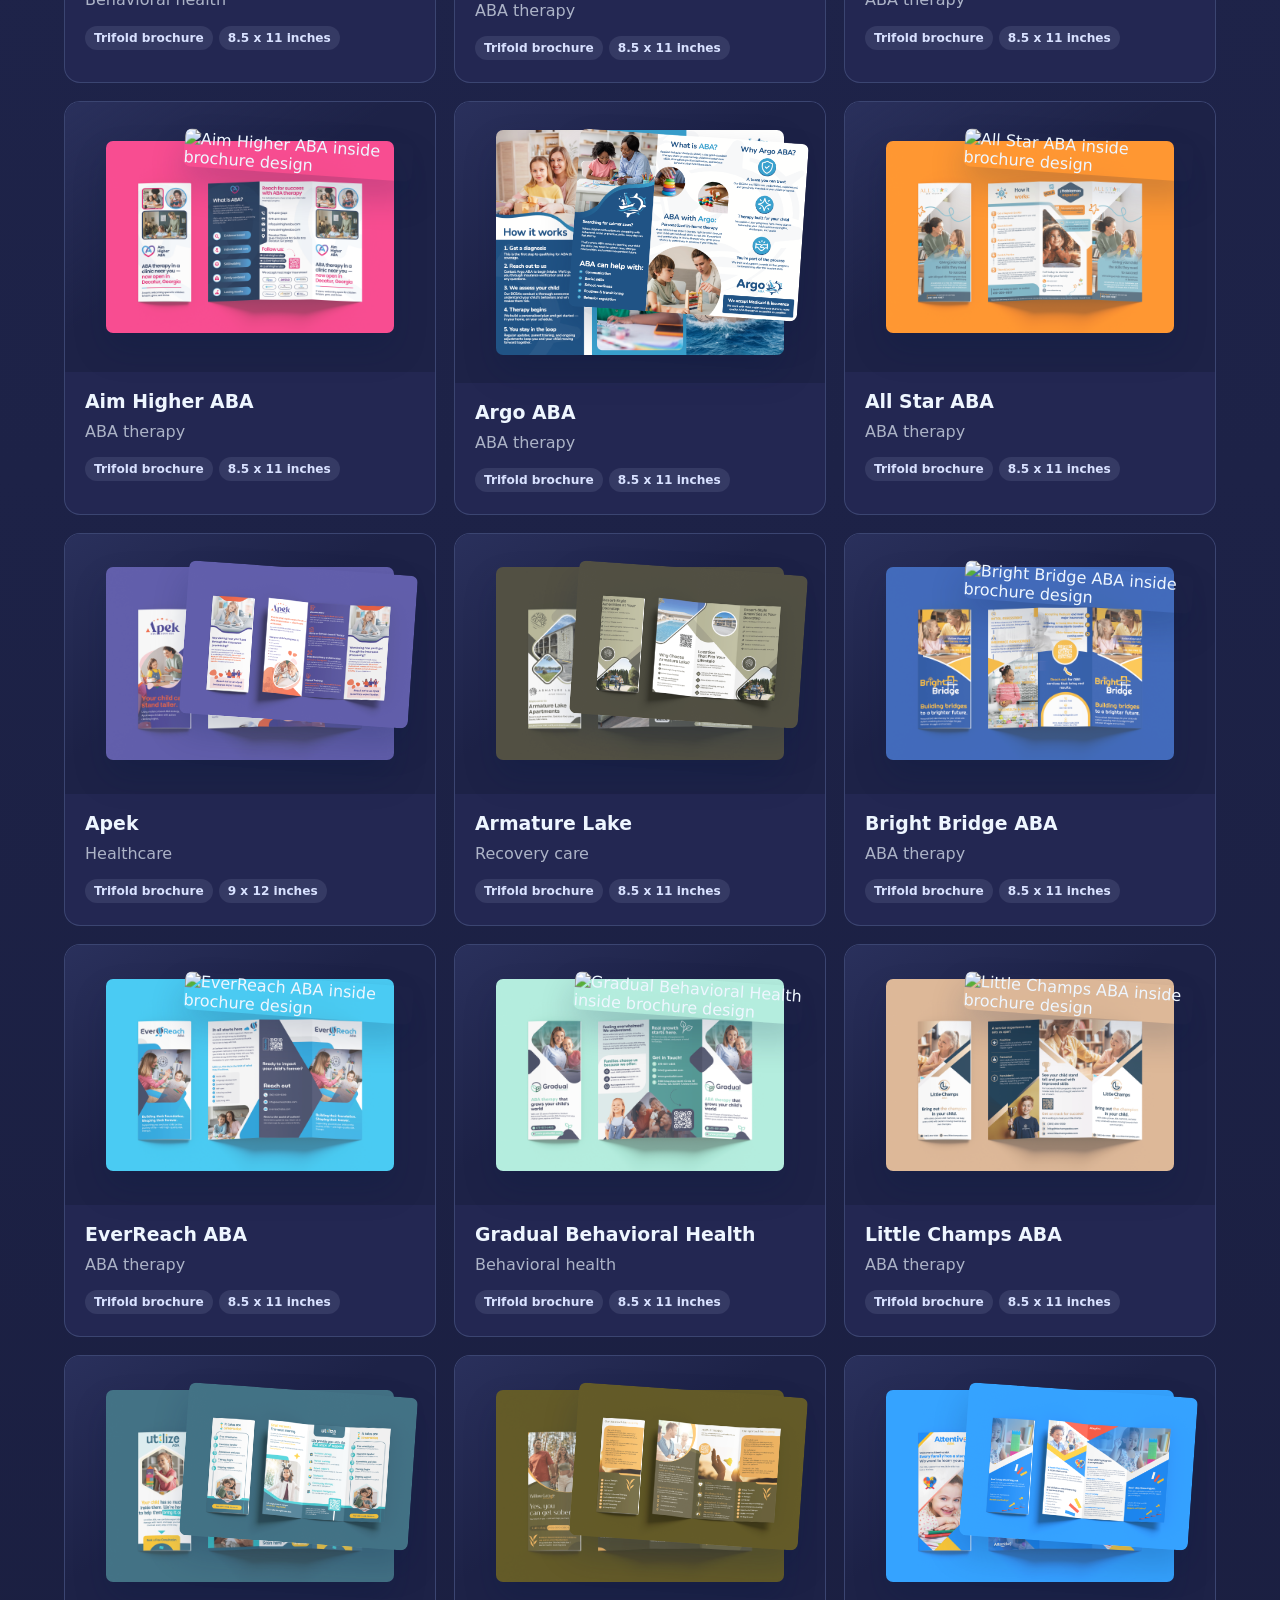
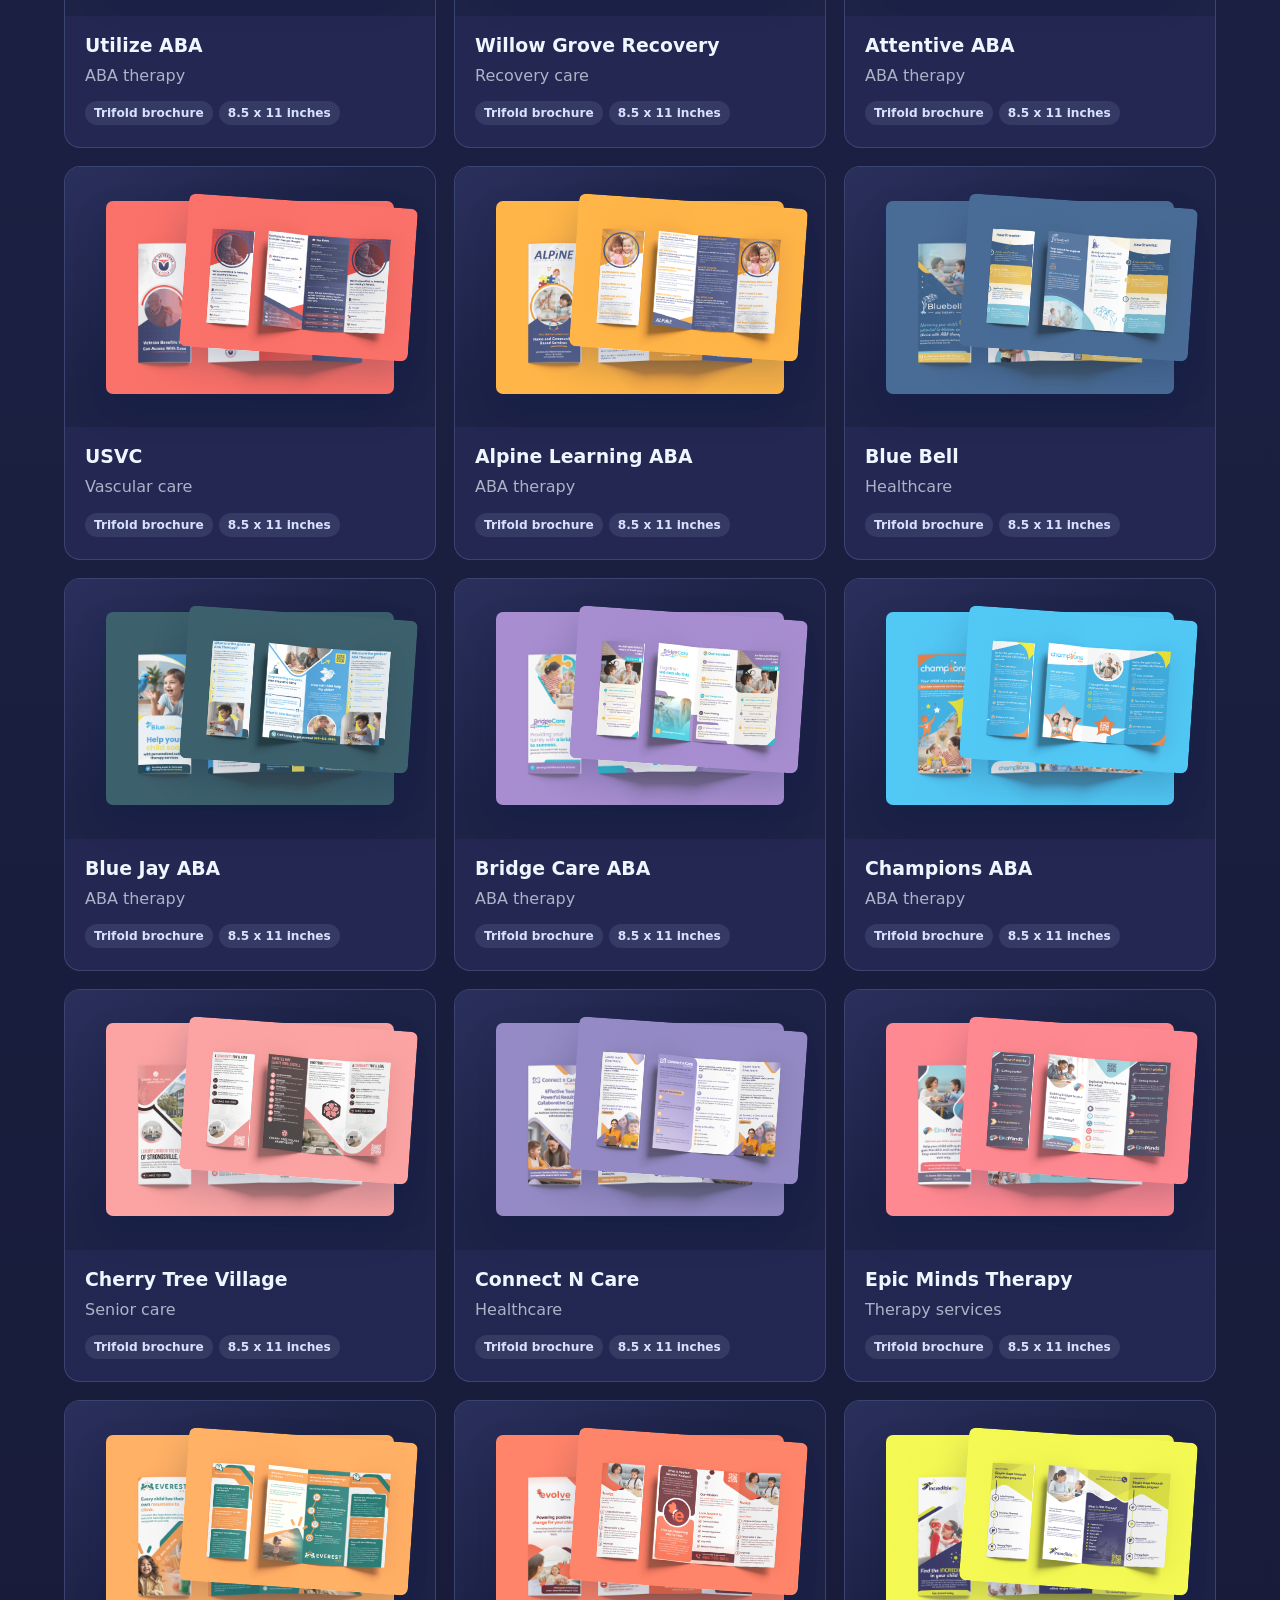
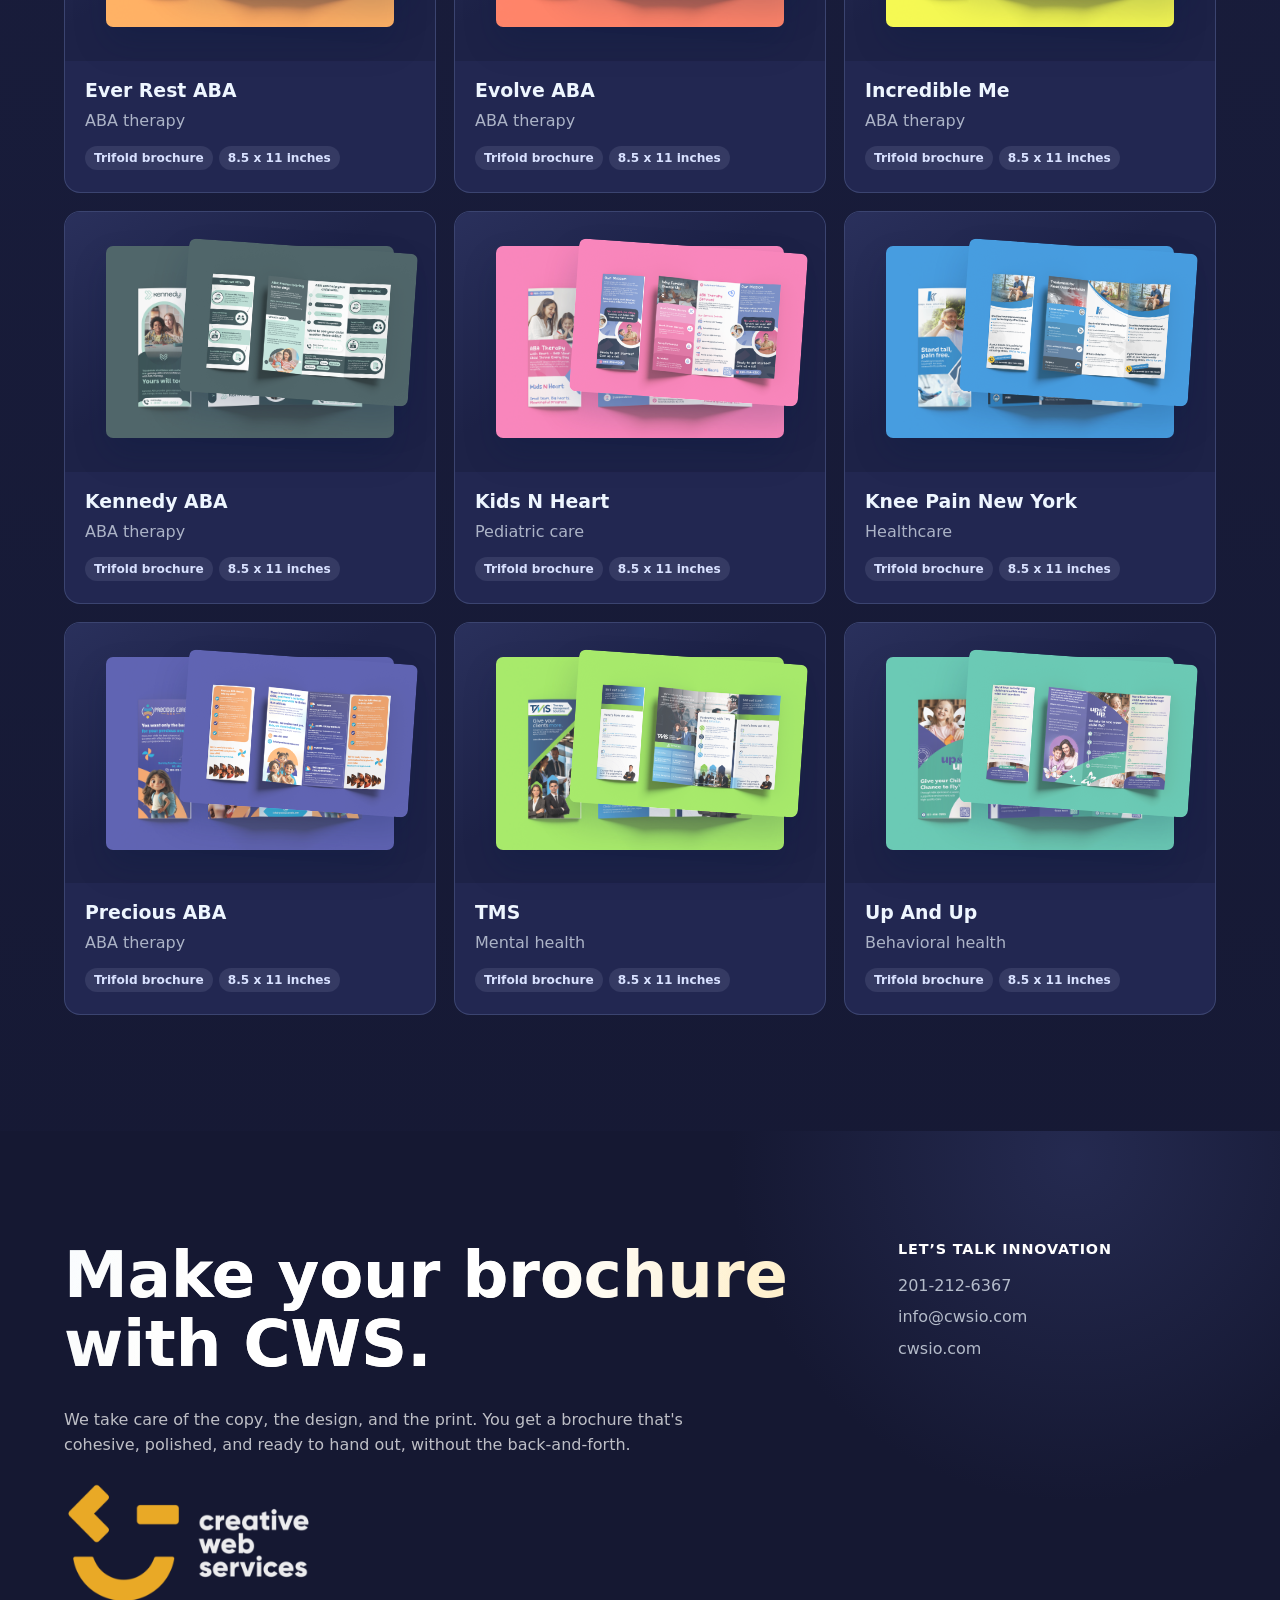
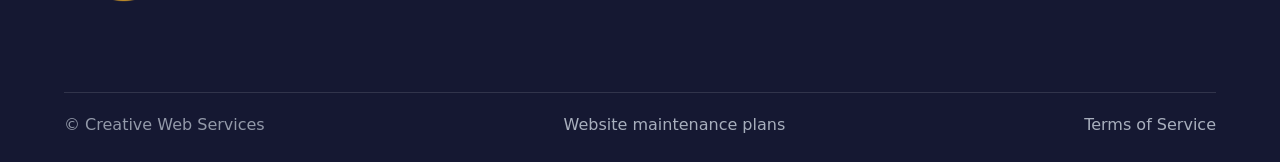
==== commit 841c4996: "Stack brochure selector label above dropdown" ====
--- a/index.html
+++ b/index.html
@@ -153,6 +153,6 @@
       </footer>
     </main>
 
-    <script src="script.js?v=selector-label-left-20260521"></script>
+    <script src="script.js?v=selector-label-stack-20260521"></script>
   </body>
 </html>
--- a/styles.css
+++ b/styles.css
@@ -363,9 +363,10 @@
   text-transform: uppercase;
 }
 
-.brochure-select-field {
+.viewer-controls label.brochure-select-field {
   display: grid;
   gap: 8px;
+  justify-content: stretch;
 }
 
 .brochure-select-field span {
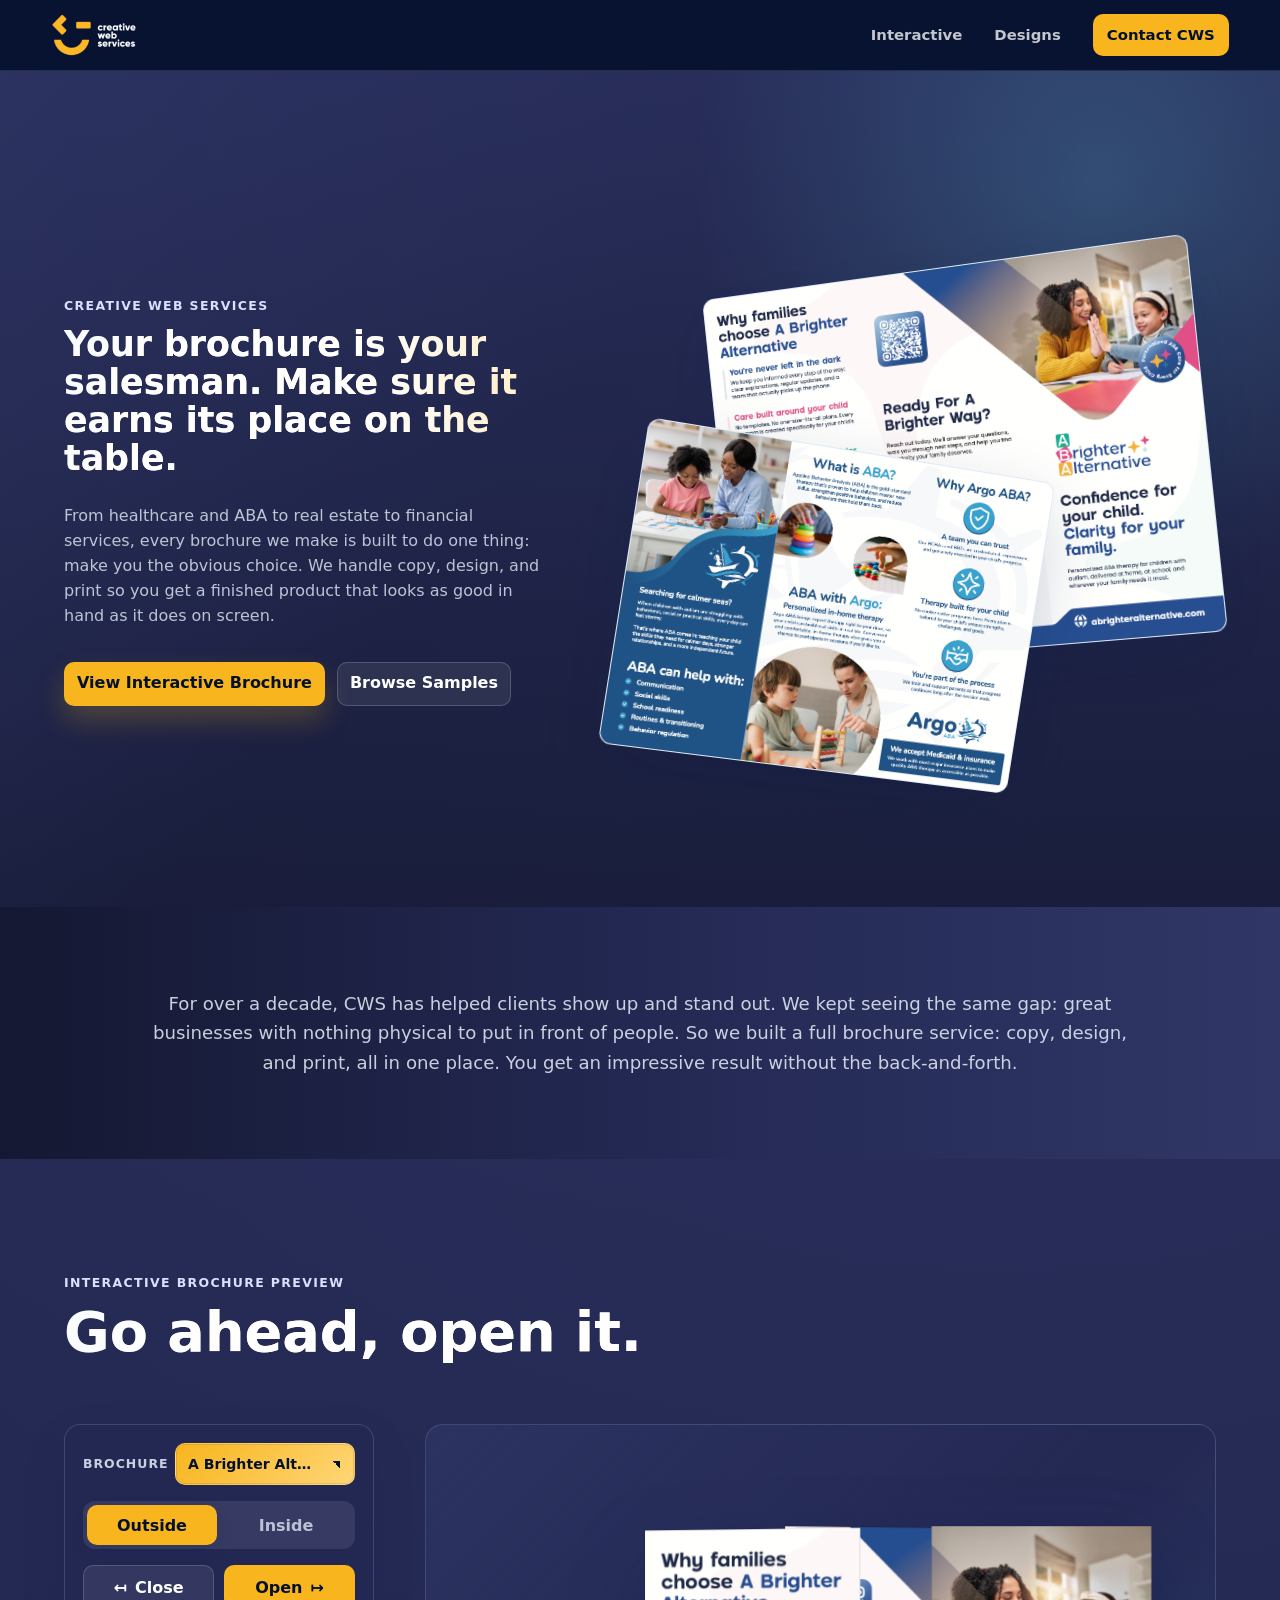
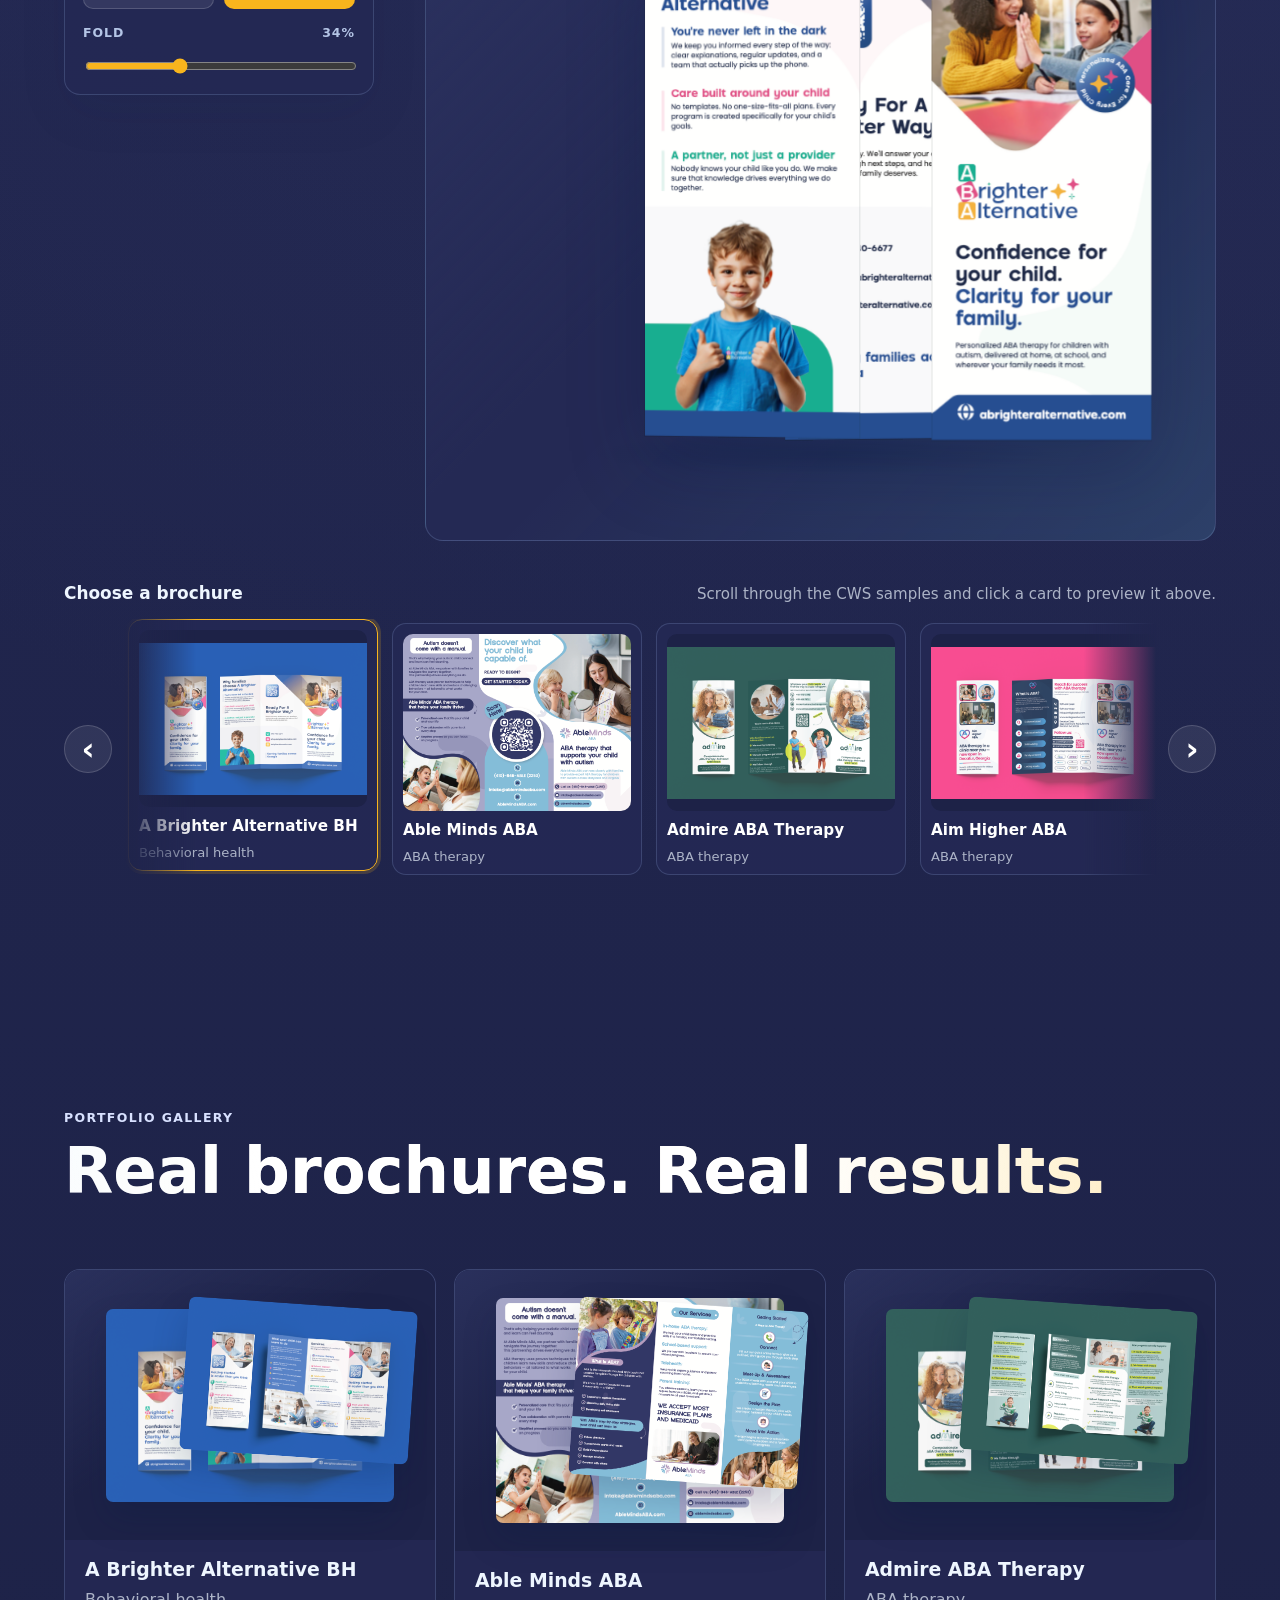
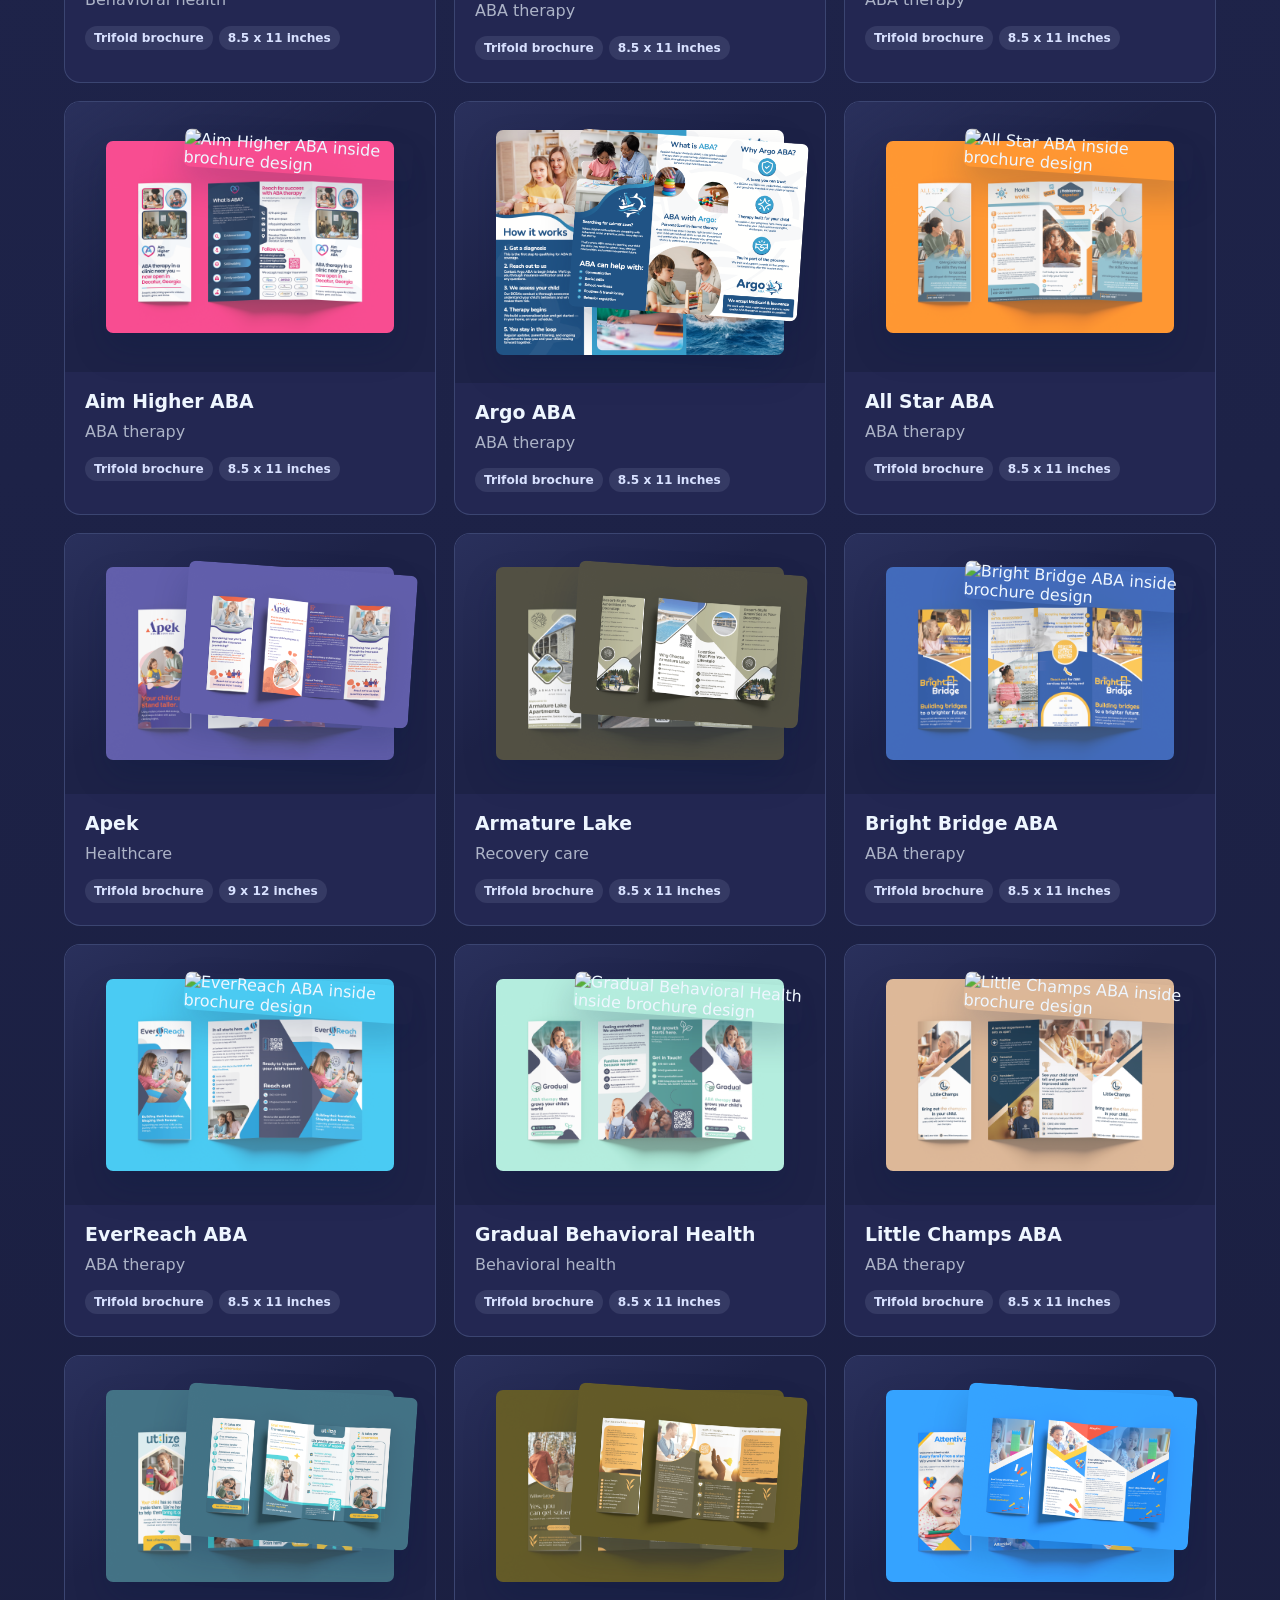
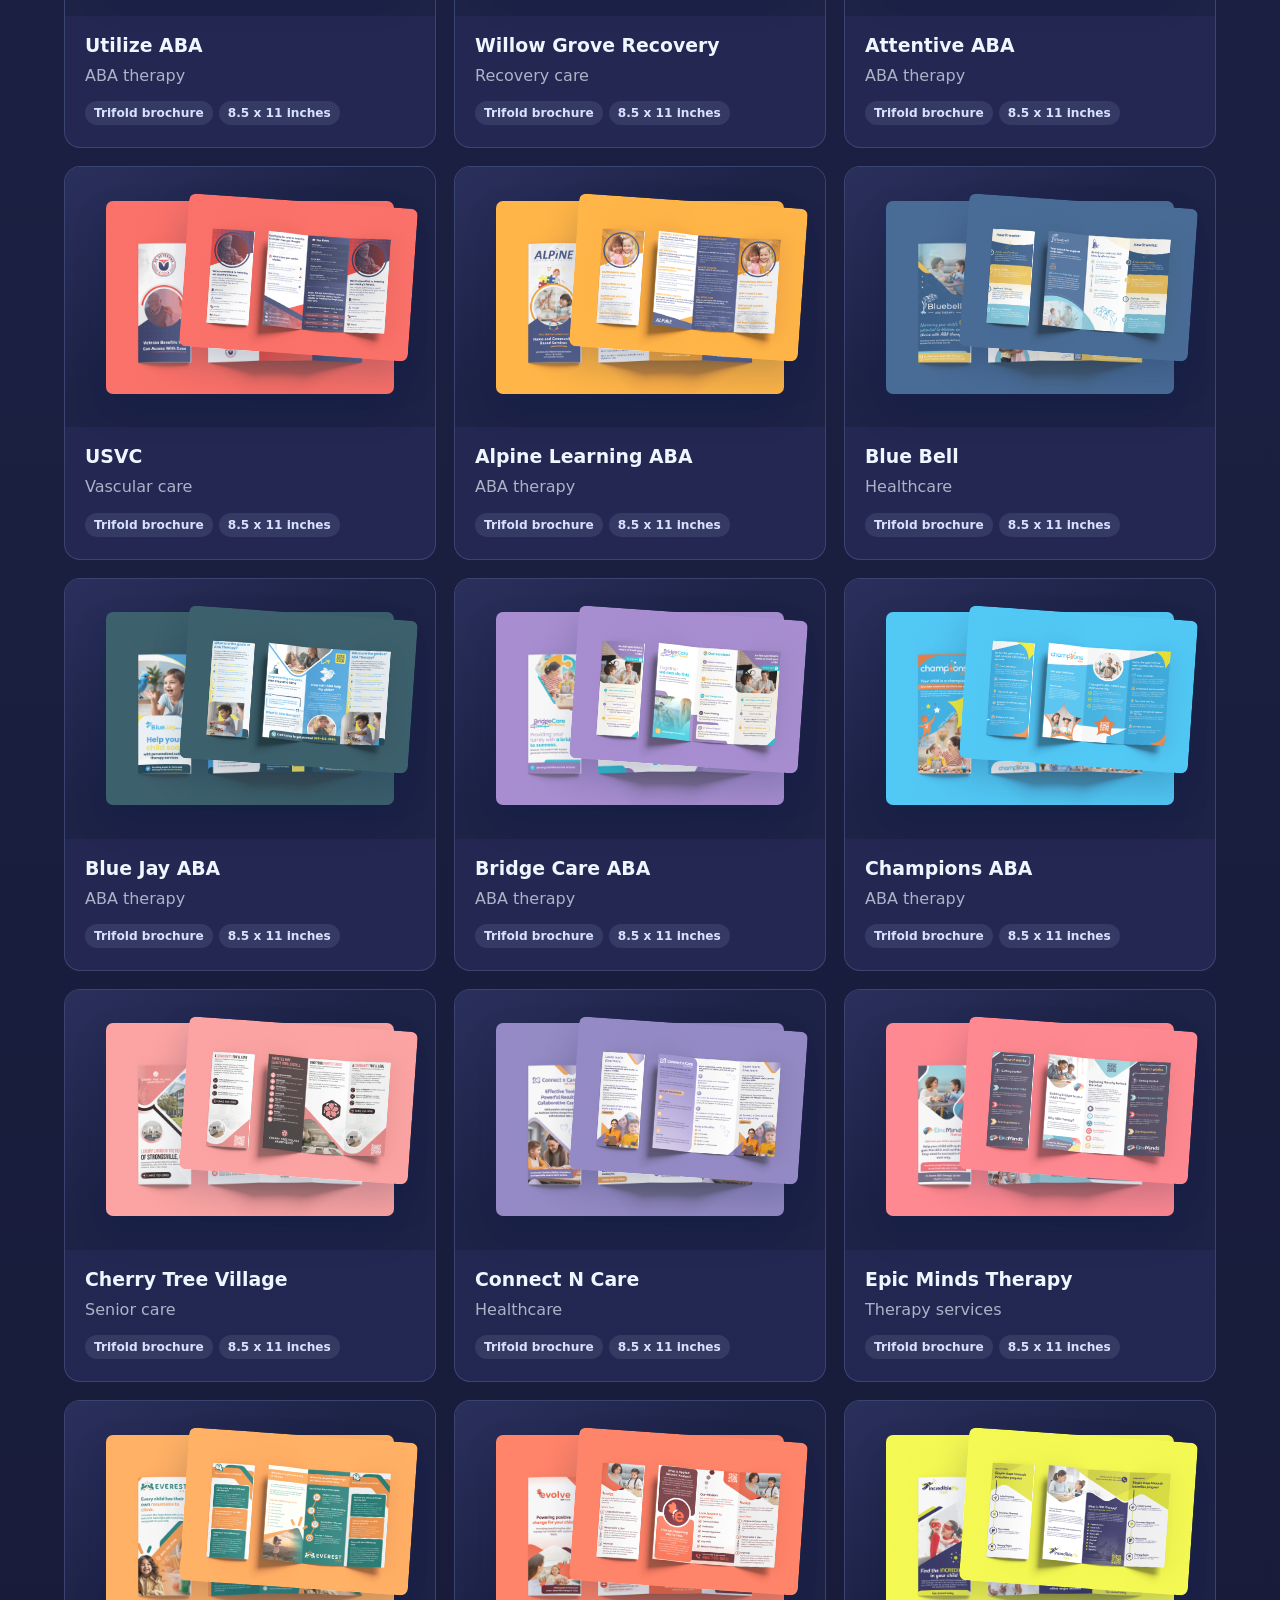
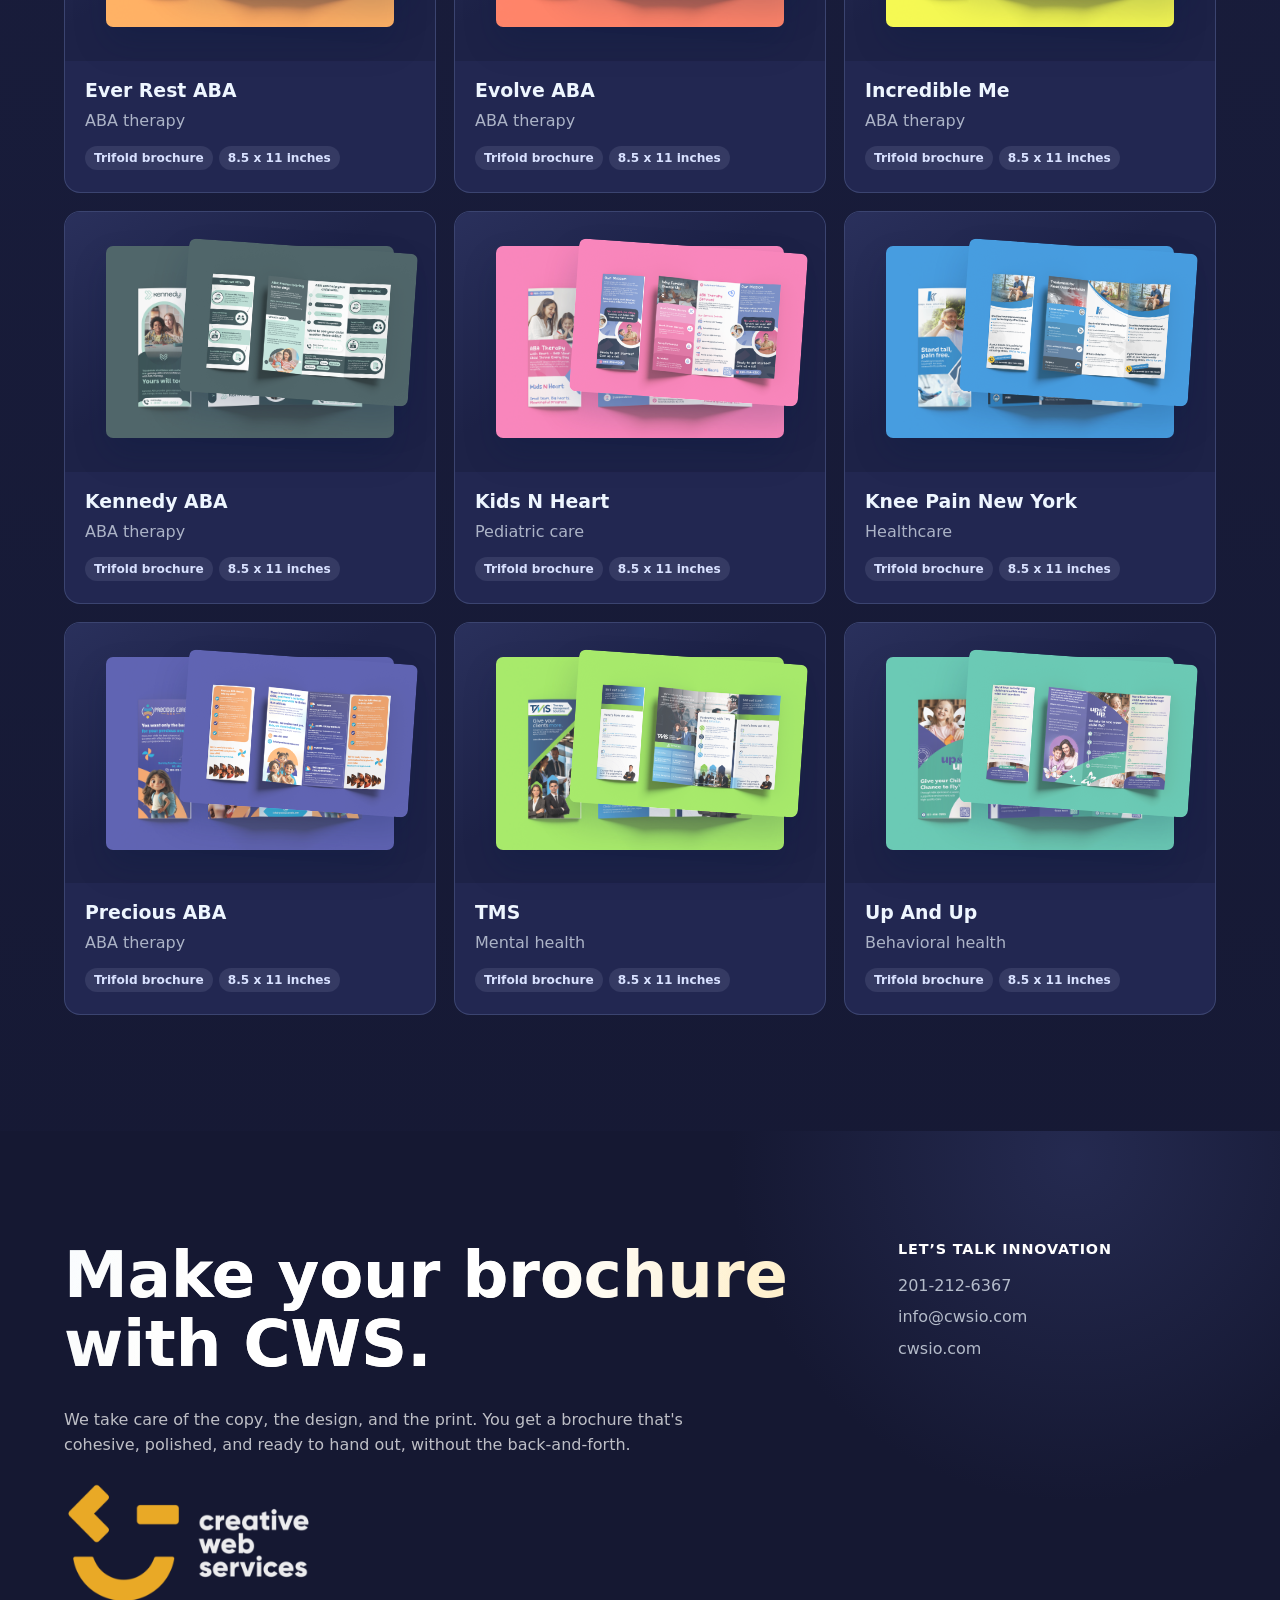
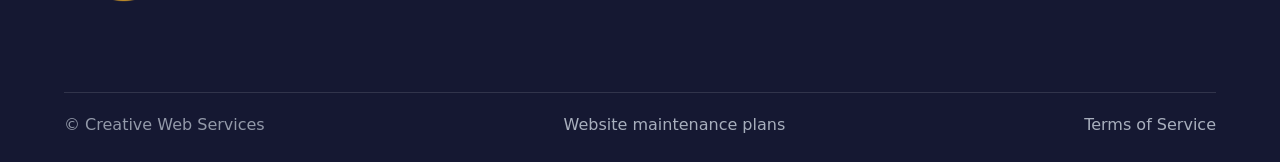
==== commit dc525557: "Restore compact brochure selector row" ====
--- a/index.html
+++ b/index.html
@@ -153,6 +153,6 @@
       </footer>
     </main>
 
-    <script src="script.js?v=selector-label-stack-20260521"></script>
+    <script src="script.js?v=selector-row-20260521"></script>
   </body>
 </html>
--- a/styles.css
+++ b/styles.css
@@ -364,8 +364,10 @@
 }
 
 .viewer-controls label.brochure-select-field {
-  display: grid;
-  gap: 8px;
+  align-items: center;
+  display: grid;
+  gap: 10px;
+  grid-template-columns: 82px minmax(0, 1fr);
   justify-content: stretch;
 }
 
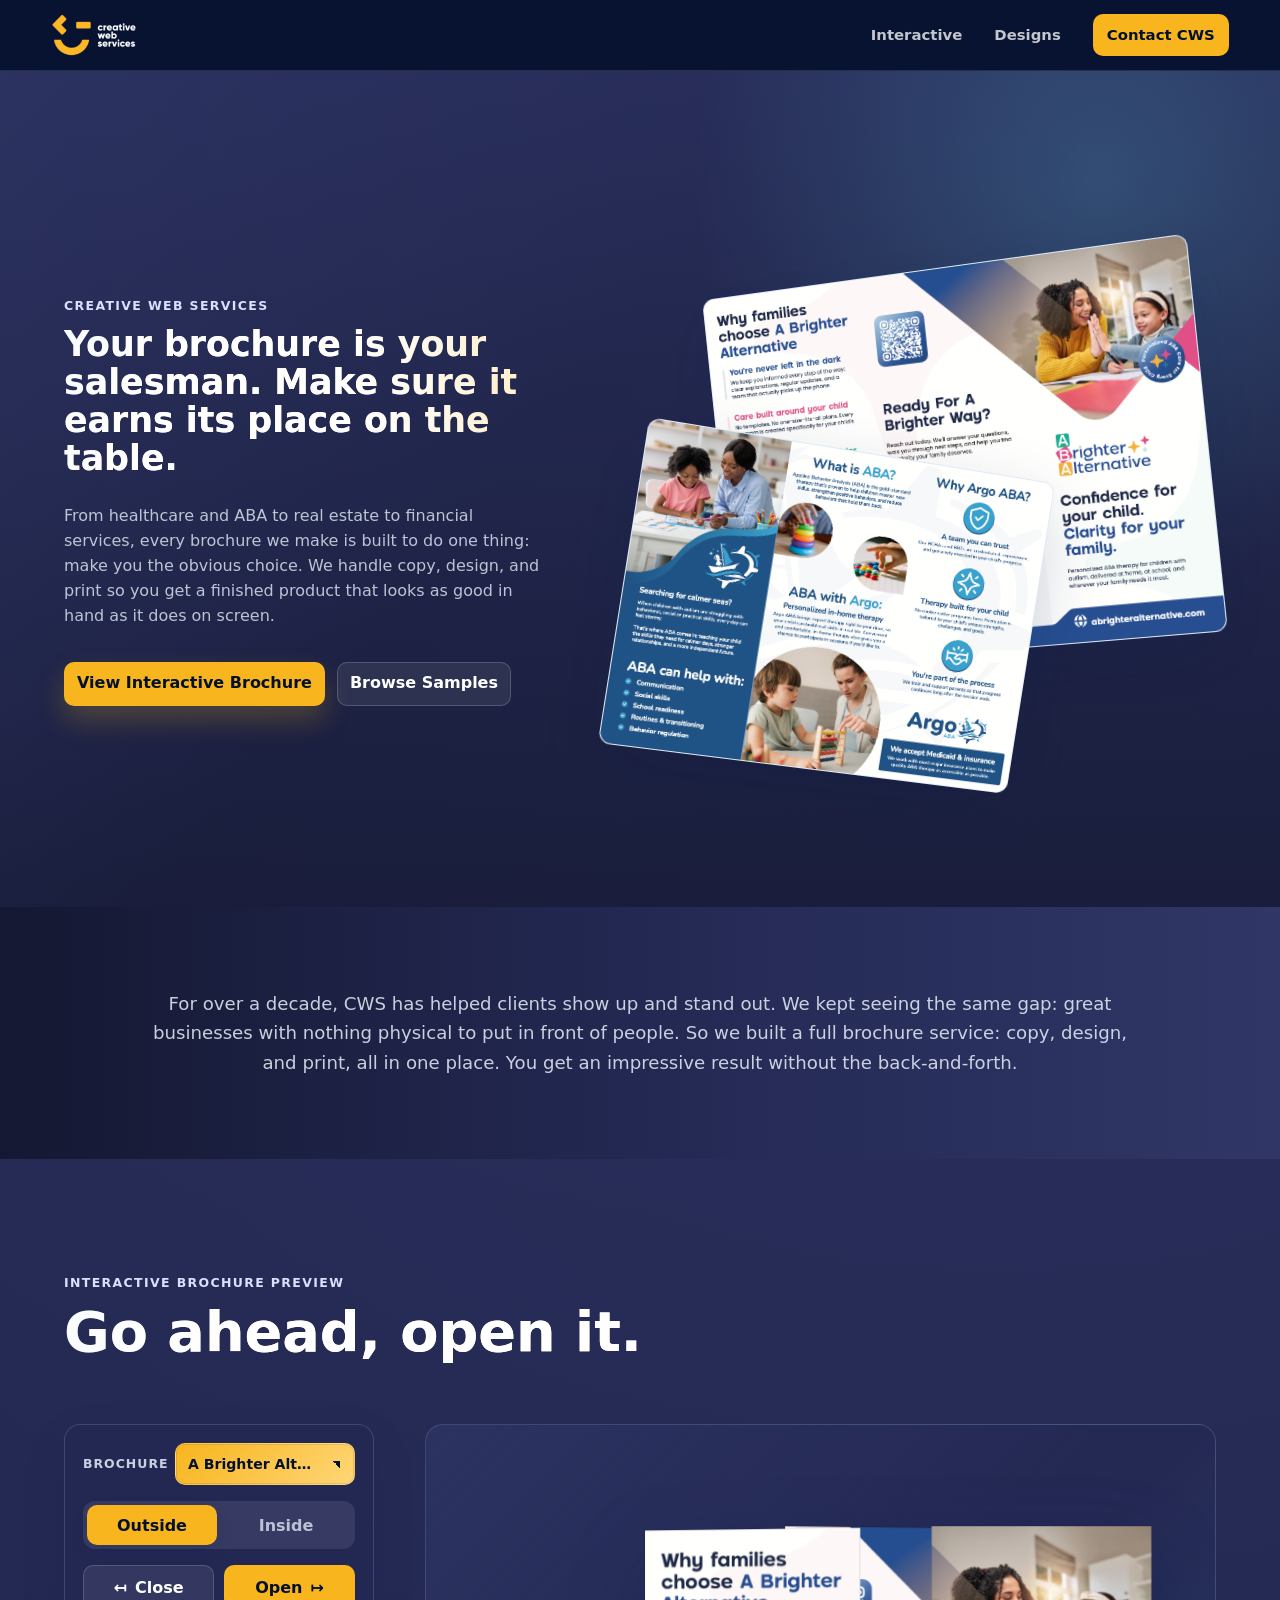
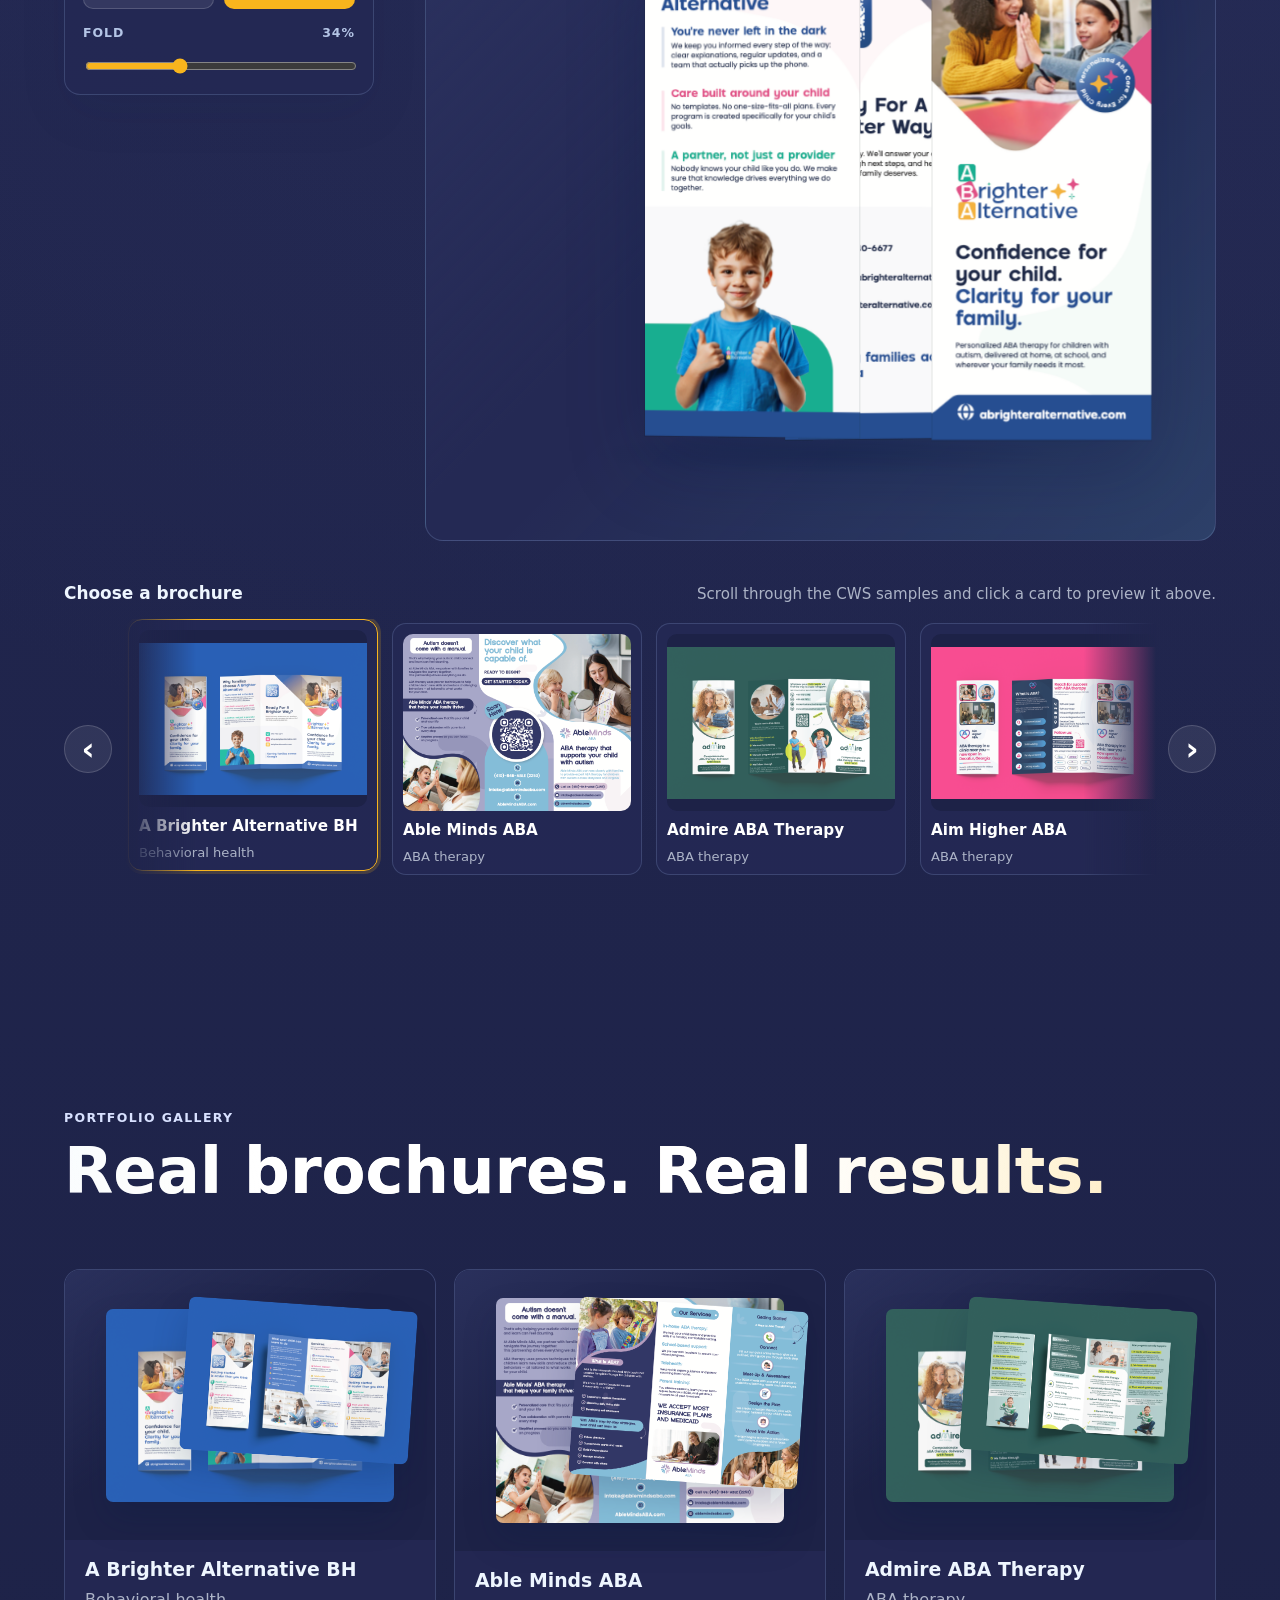
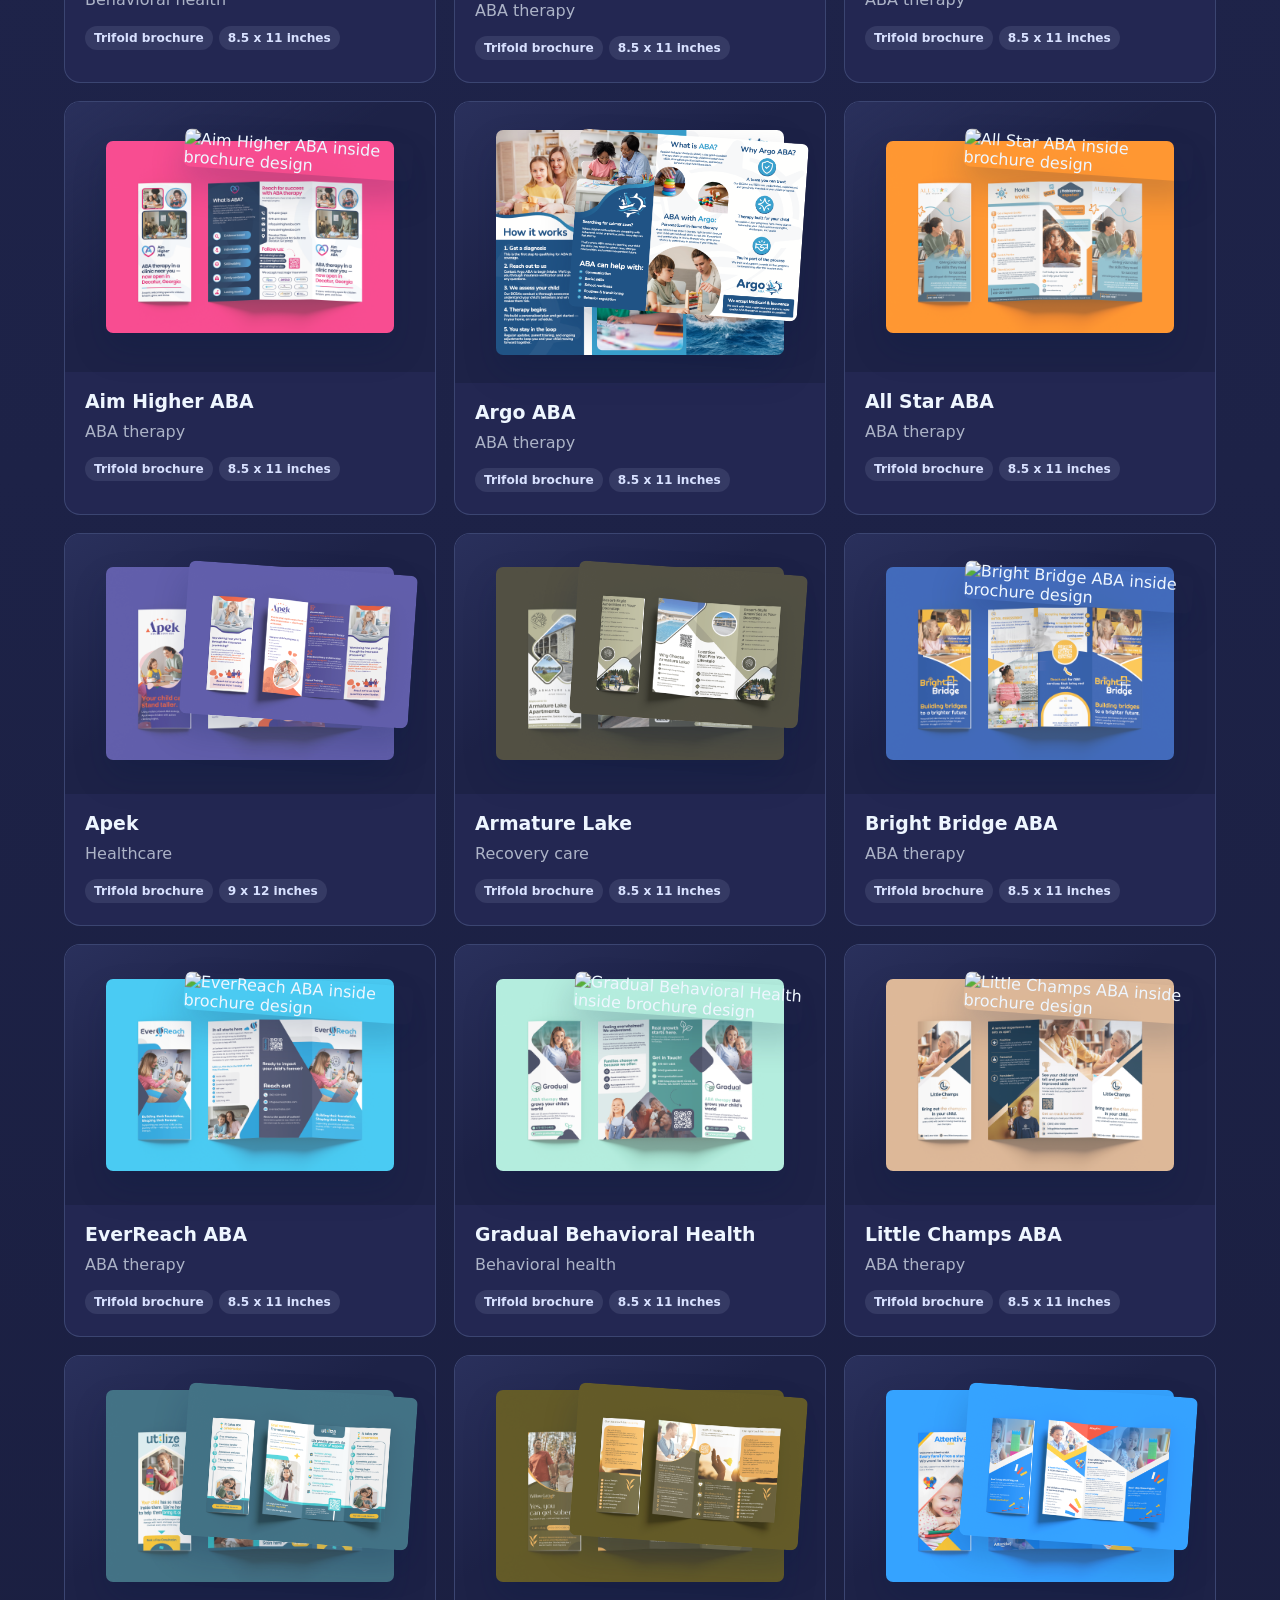
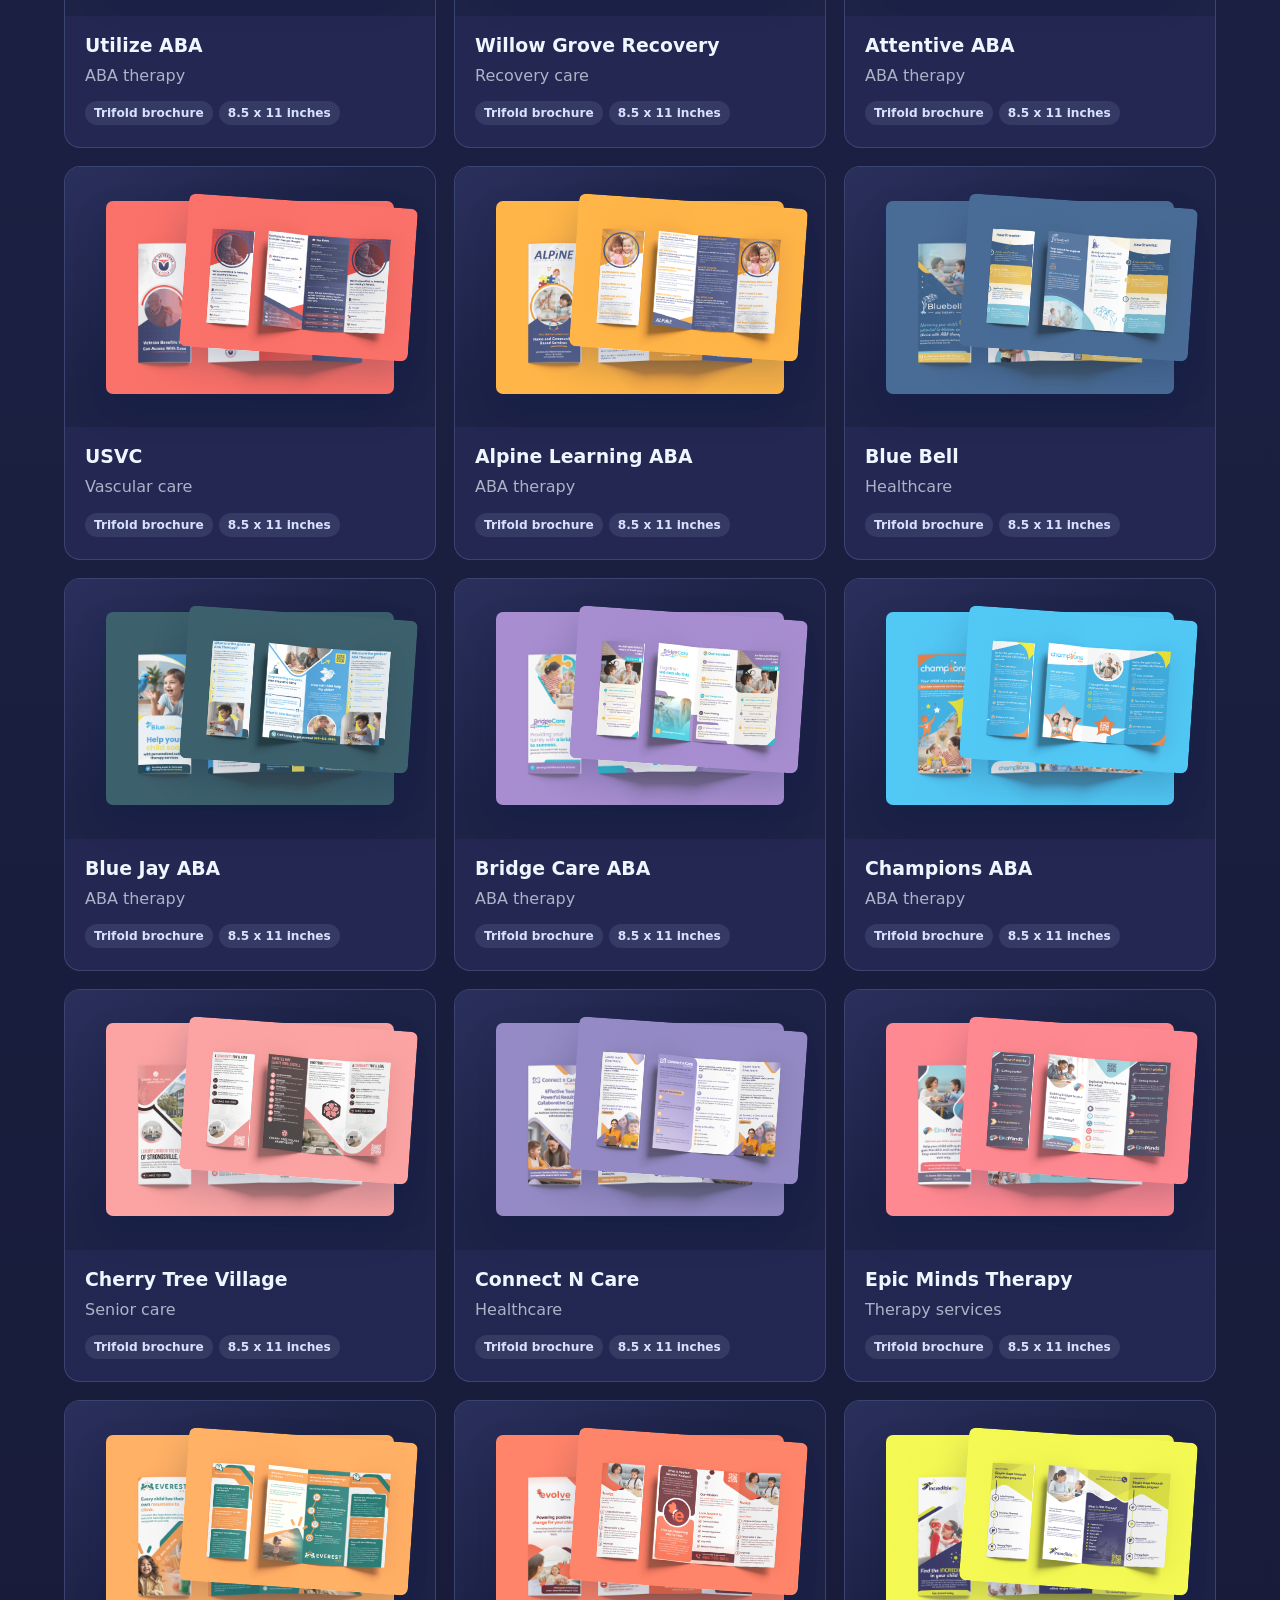
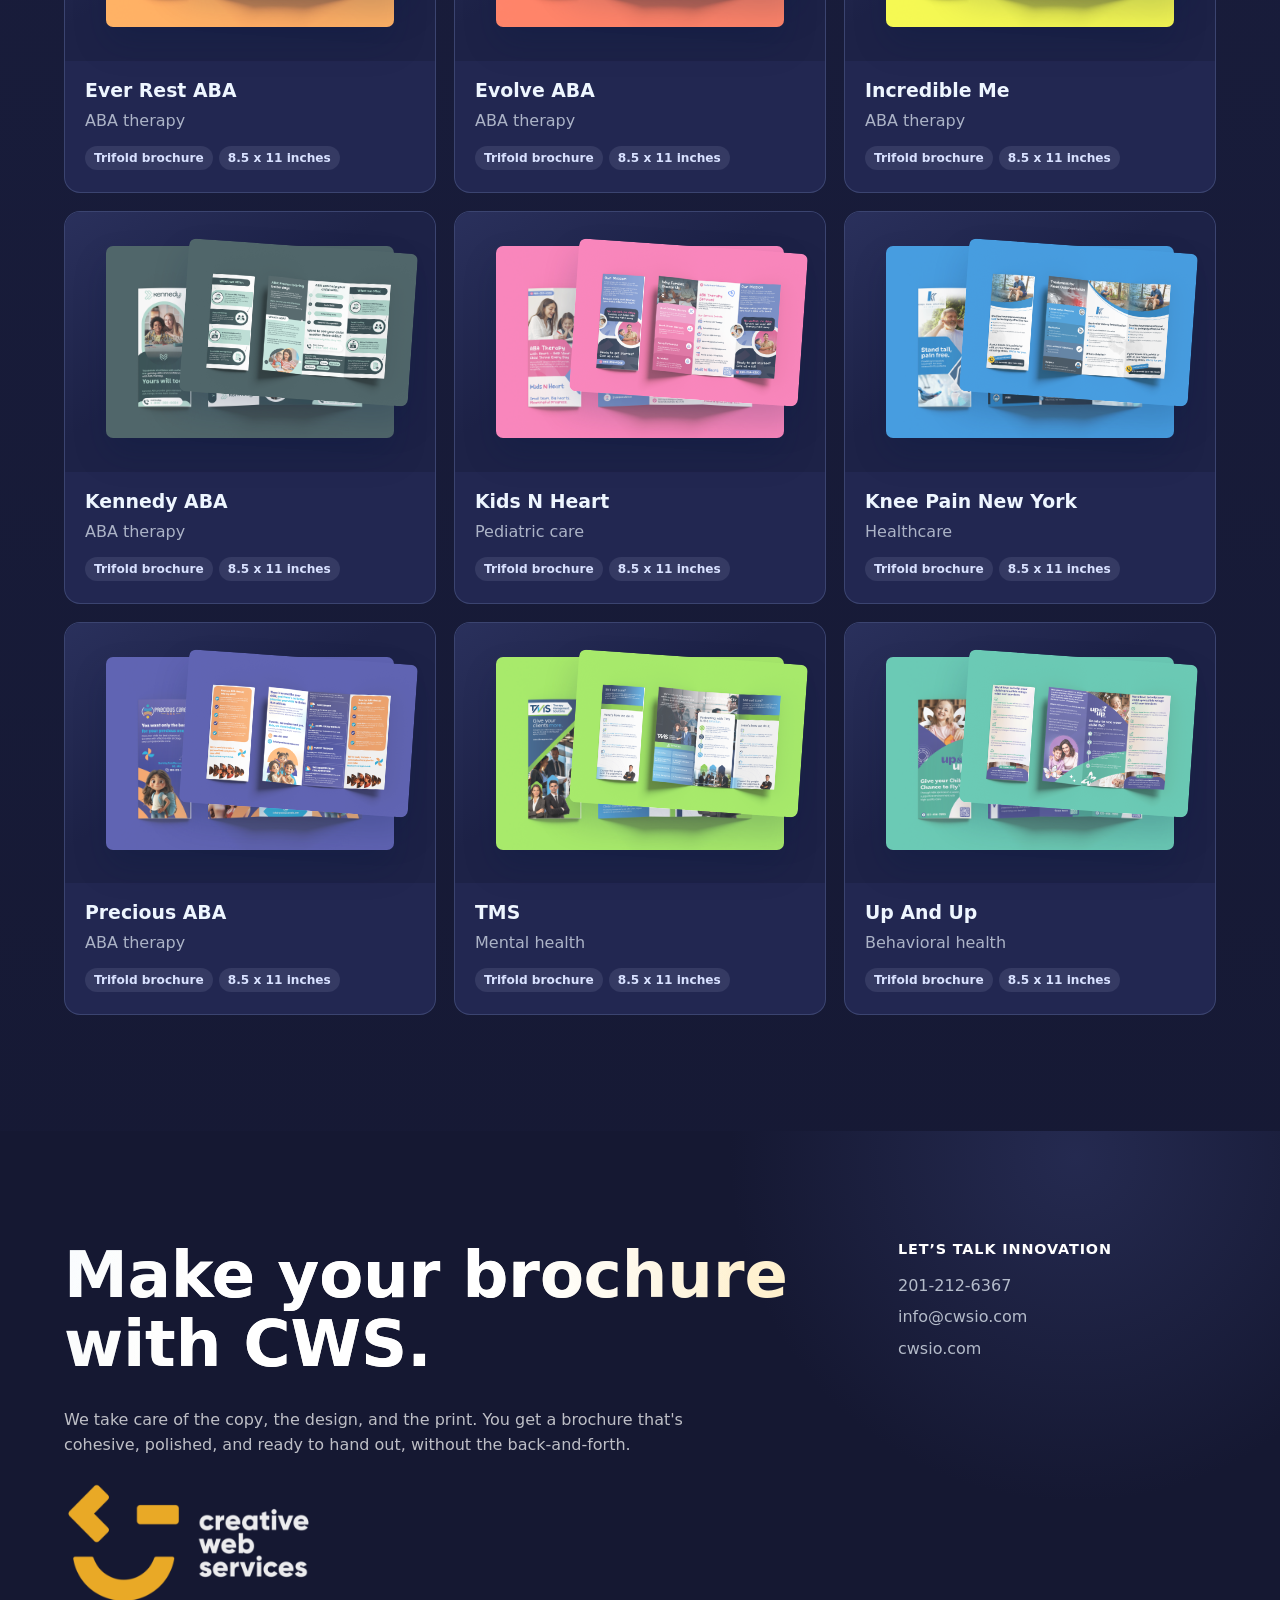
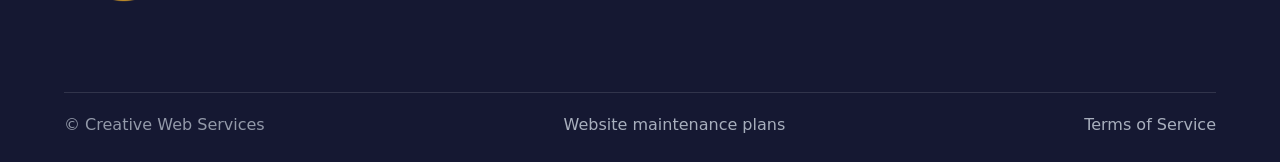
==== commit da148b75: "Center brochure selector label" ====
--- a/index.html
+++ b/index.html
@@ -153,6 +153,6 @@
       </footer>
     </main>
 
-    <script src="script.js?v=selector-row-20260521"></script>
+    <script src="script.js?v=selector-label-center-20260521"></script>
   </body>
 </html>
--- a/styles.css
+++ b/styles.css
@@ -375,7 +375,7 @@
   color: rgba(238, 246, 255, 0.82);
   display: block;
   line-height: 1;
-  text-align: left;
+  text-align: center;
   width: 100%;
 }
 
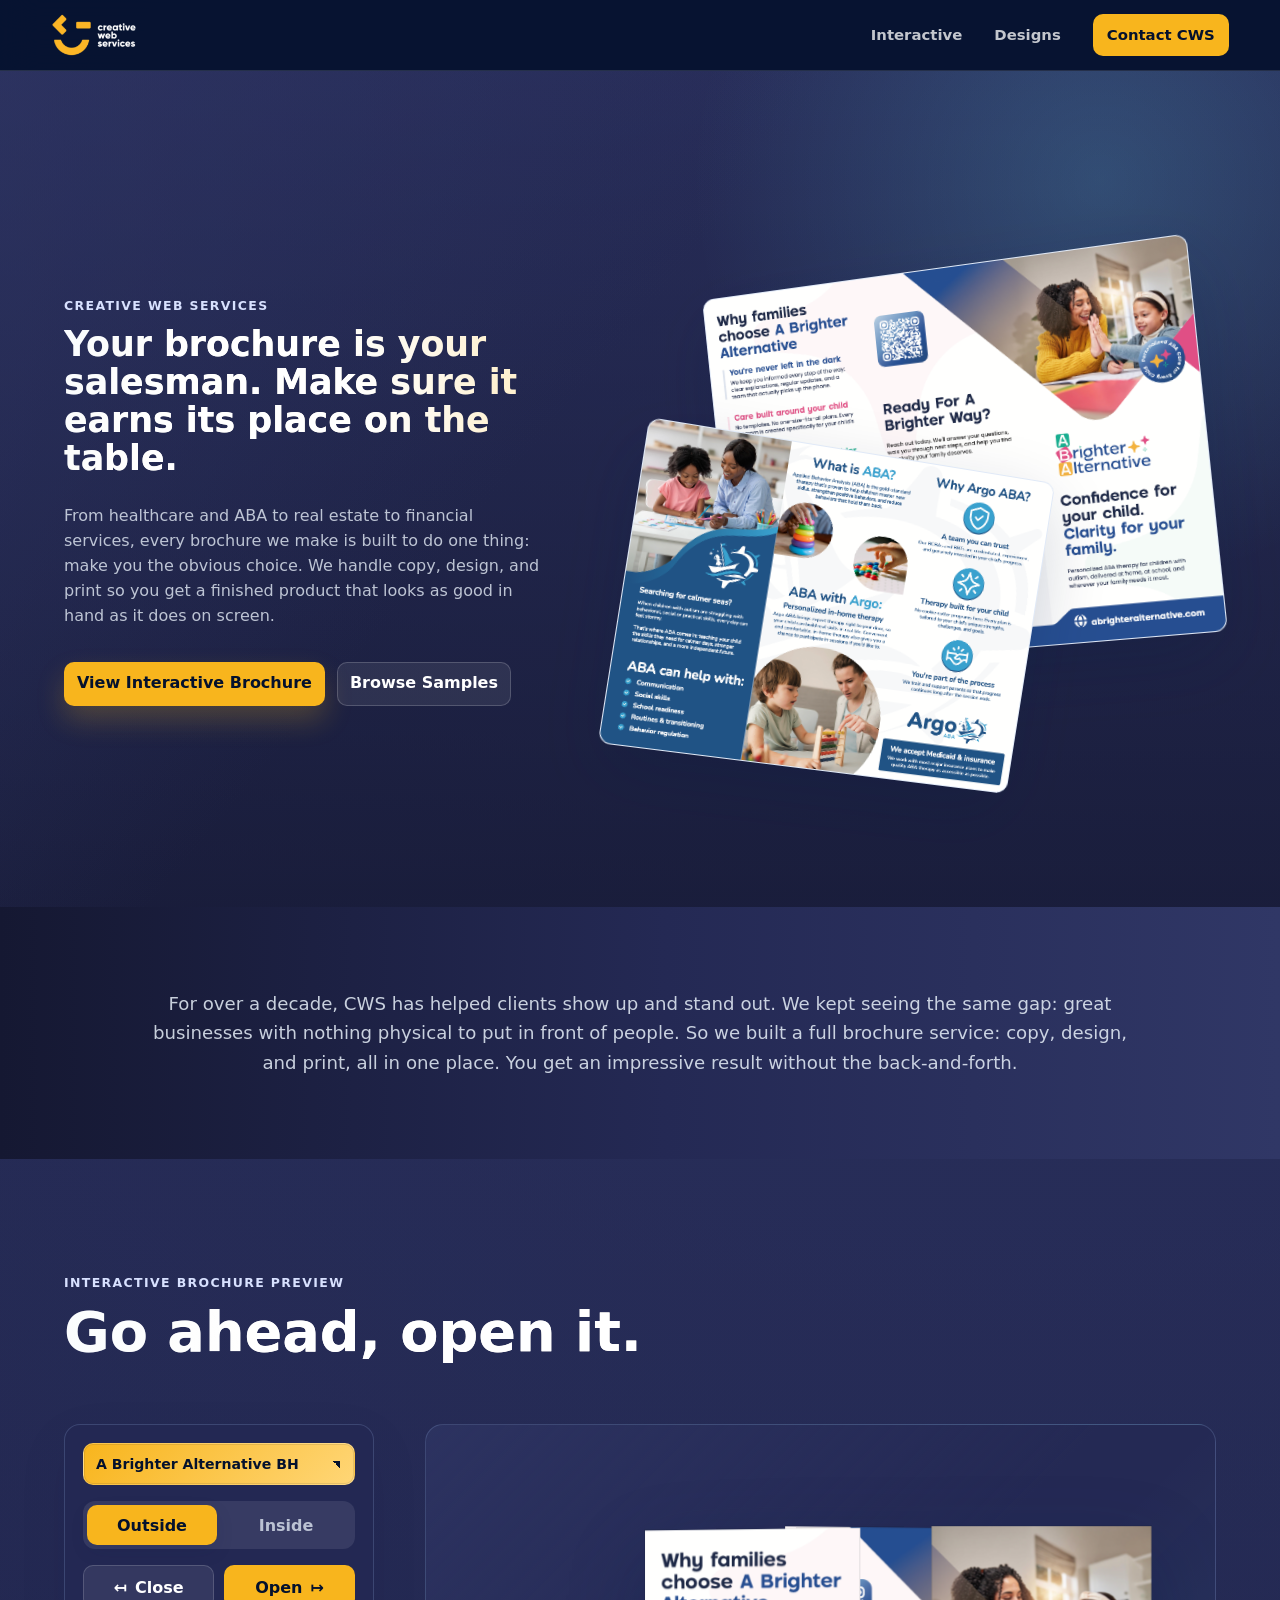
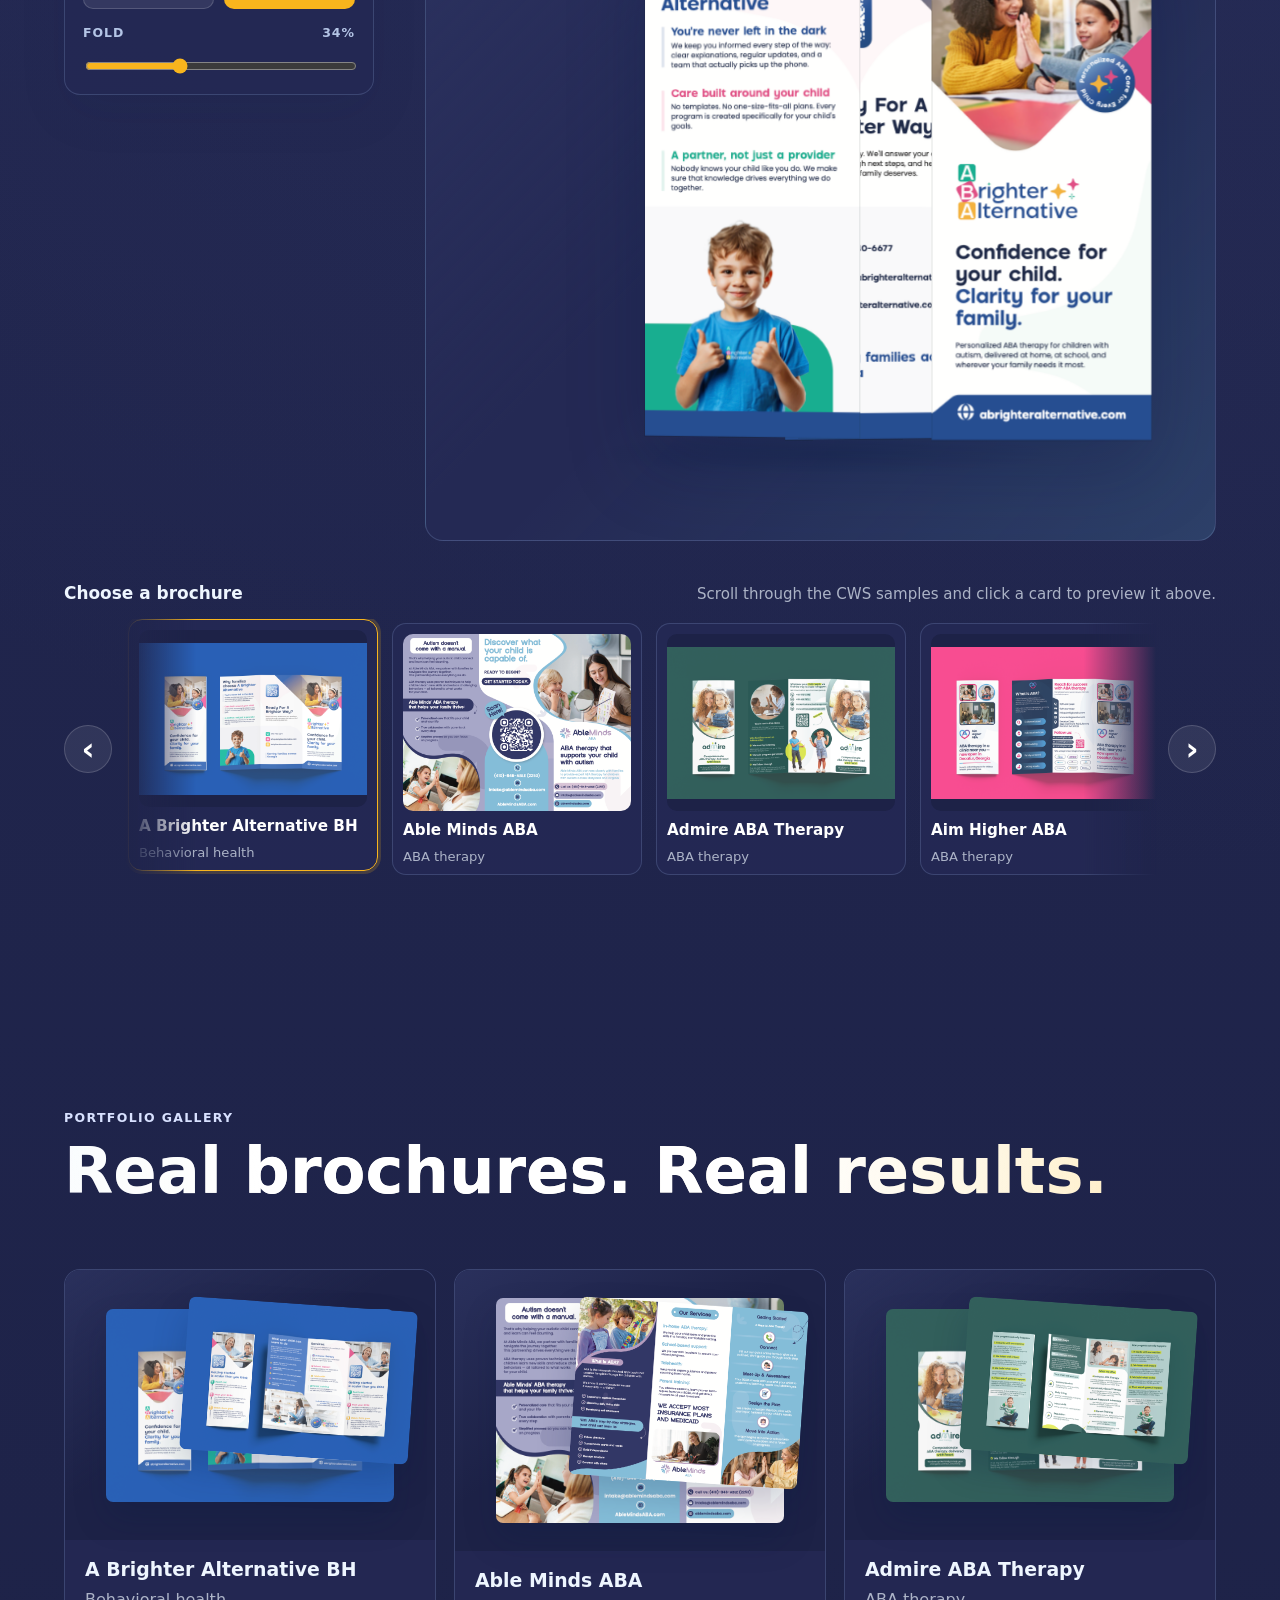
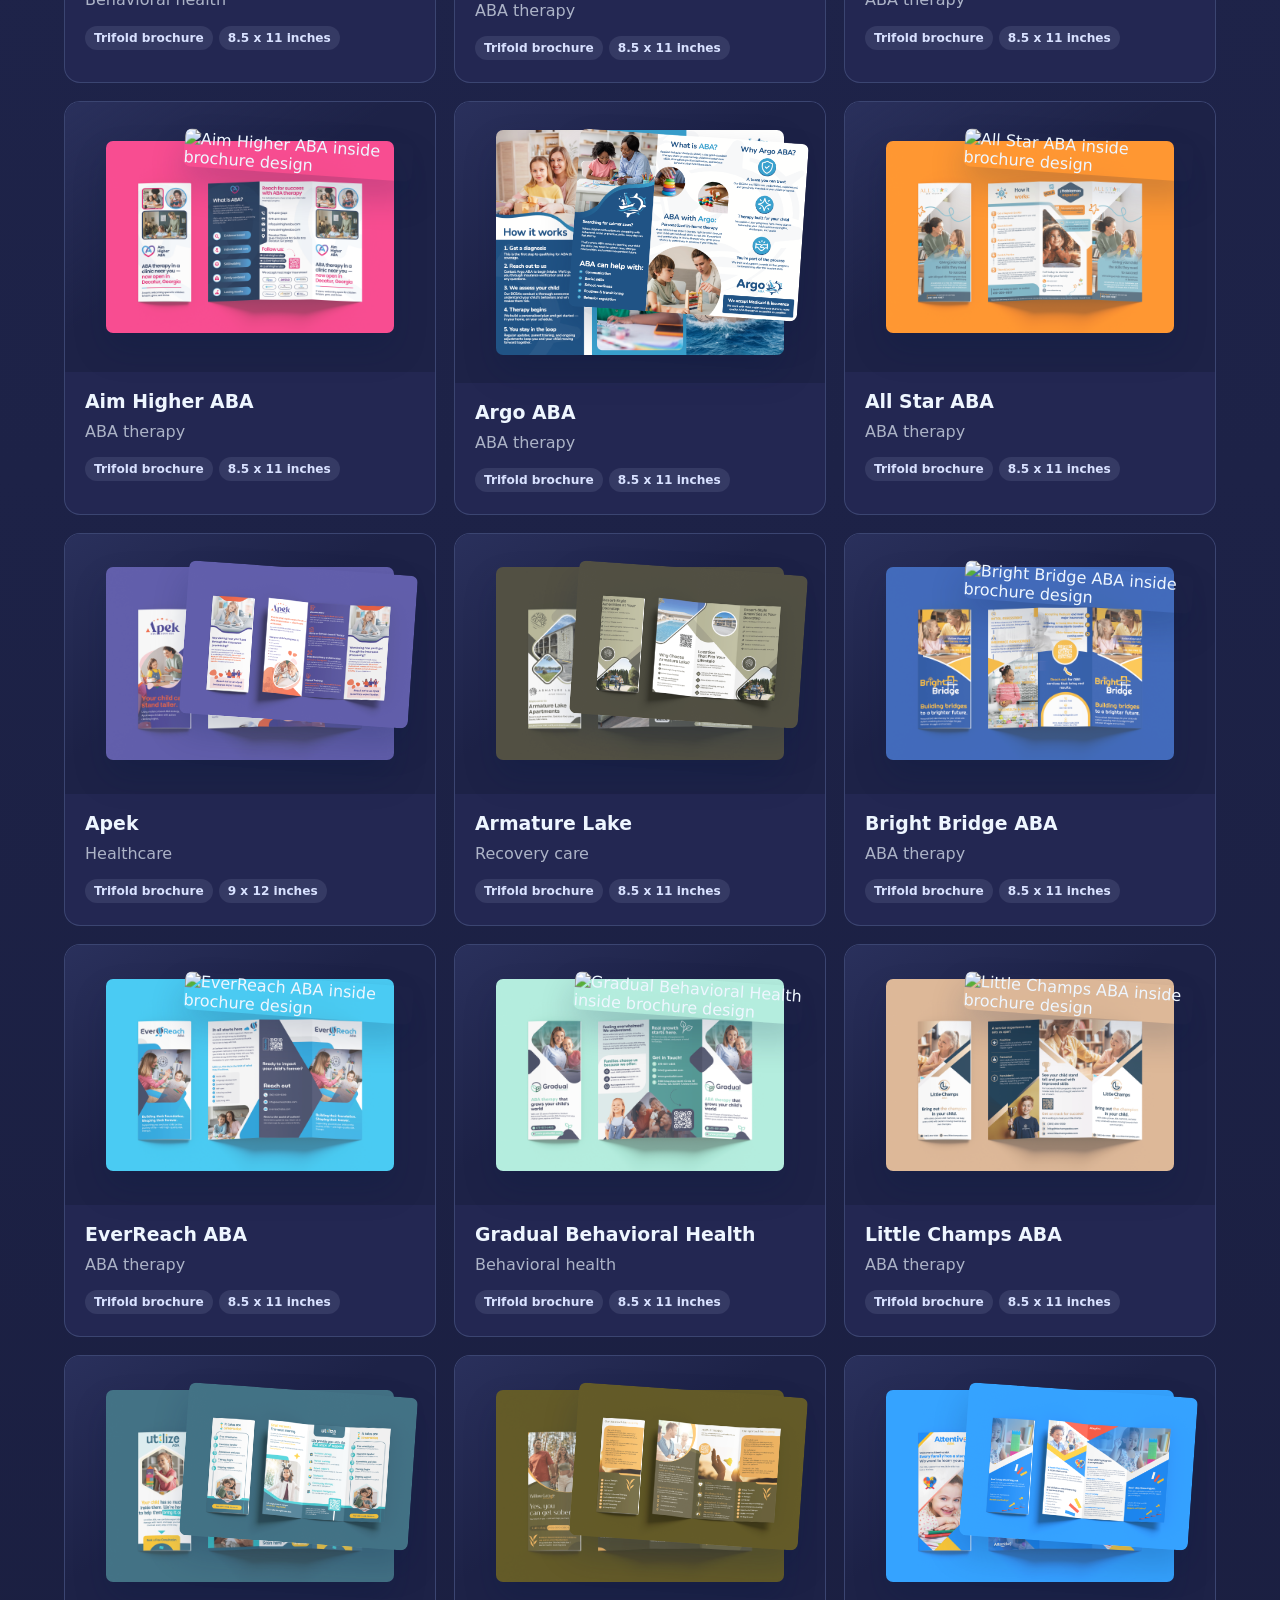
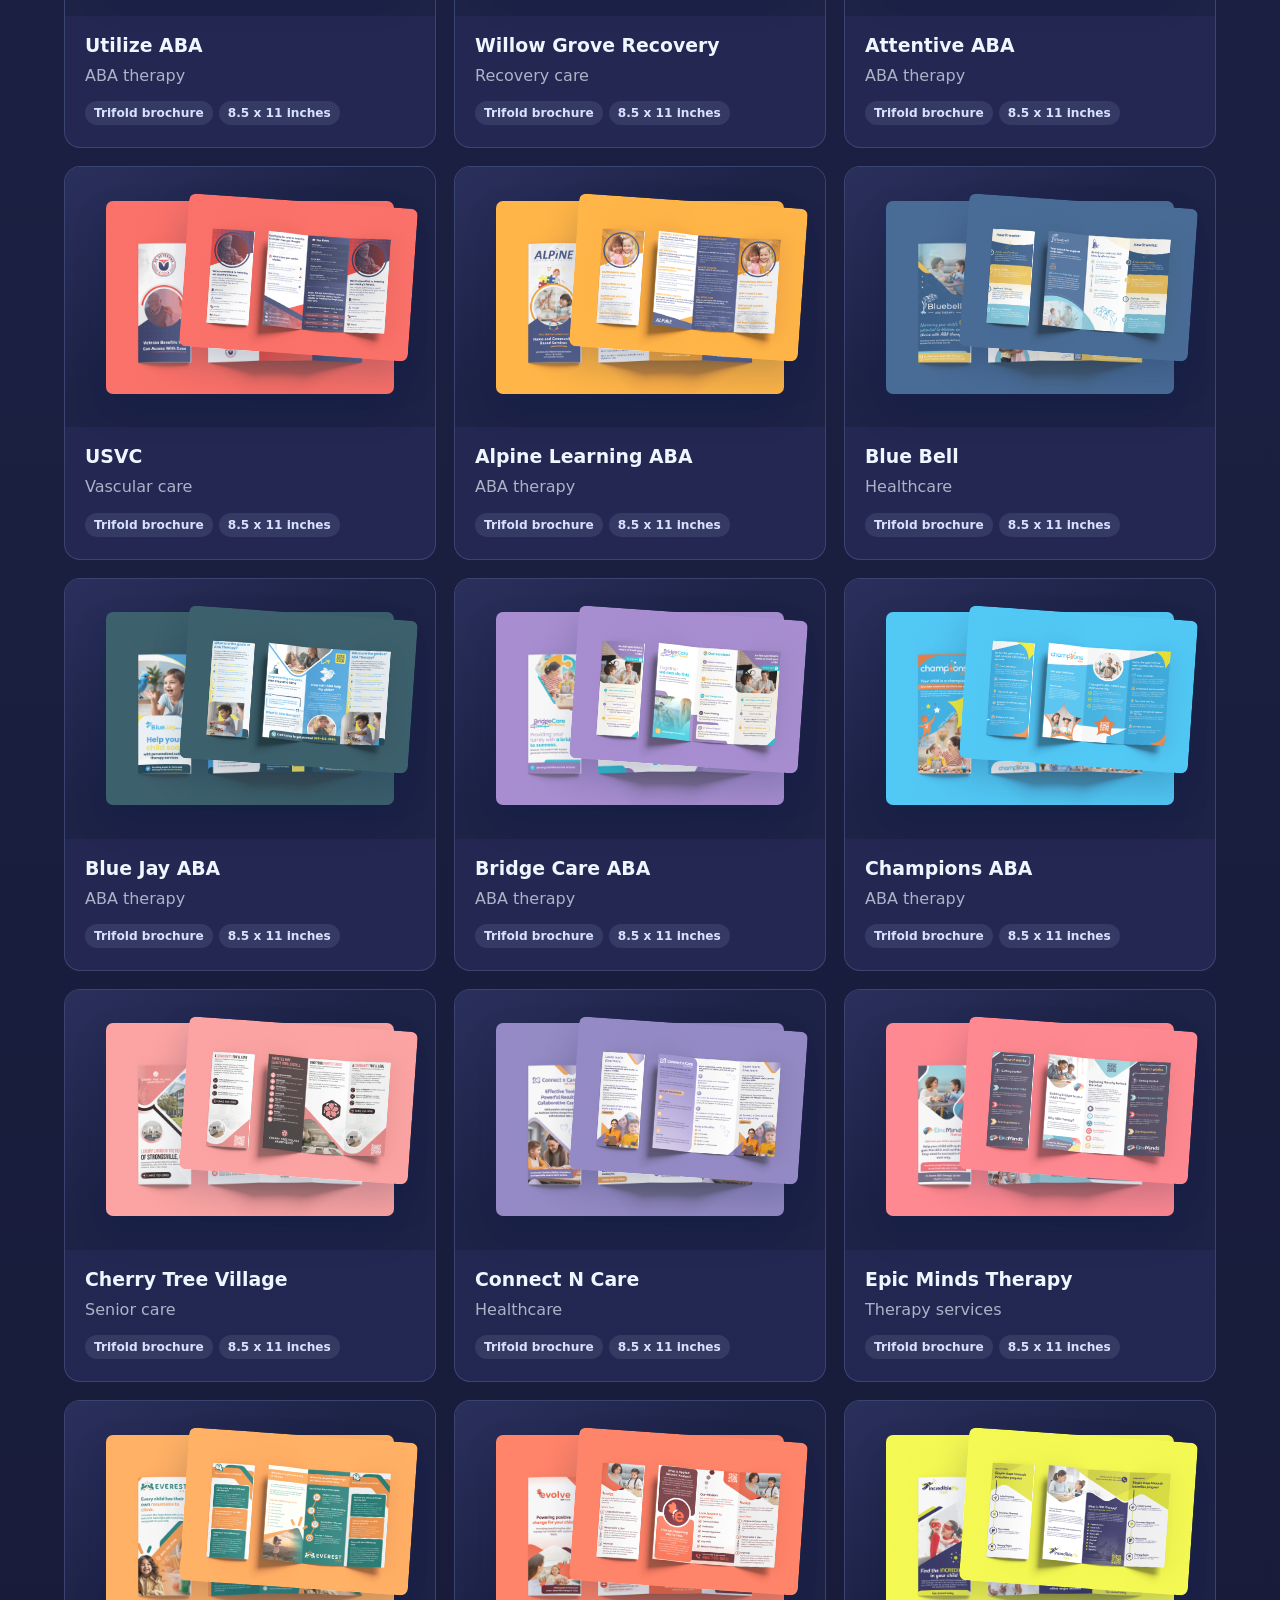
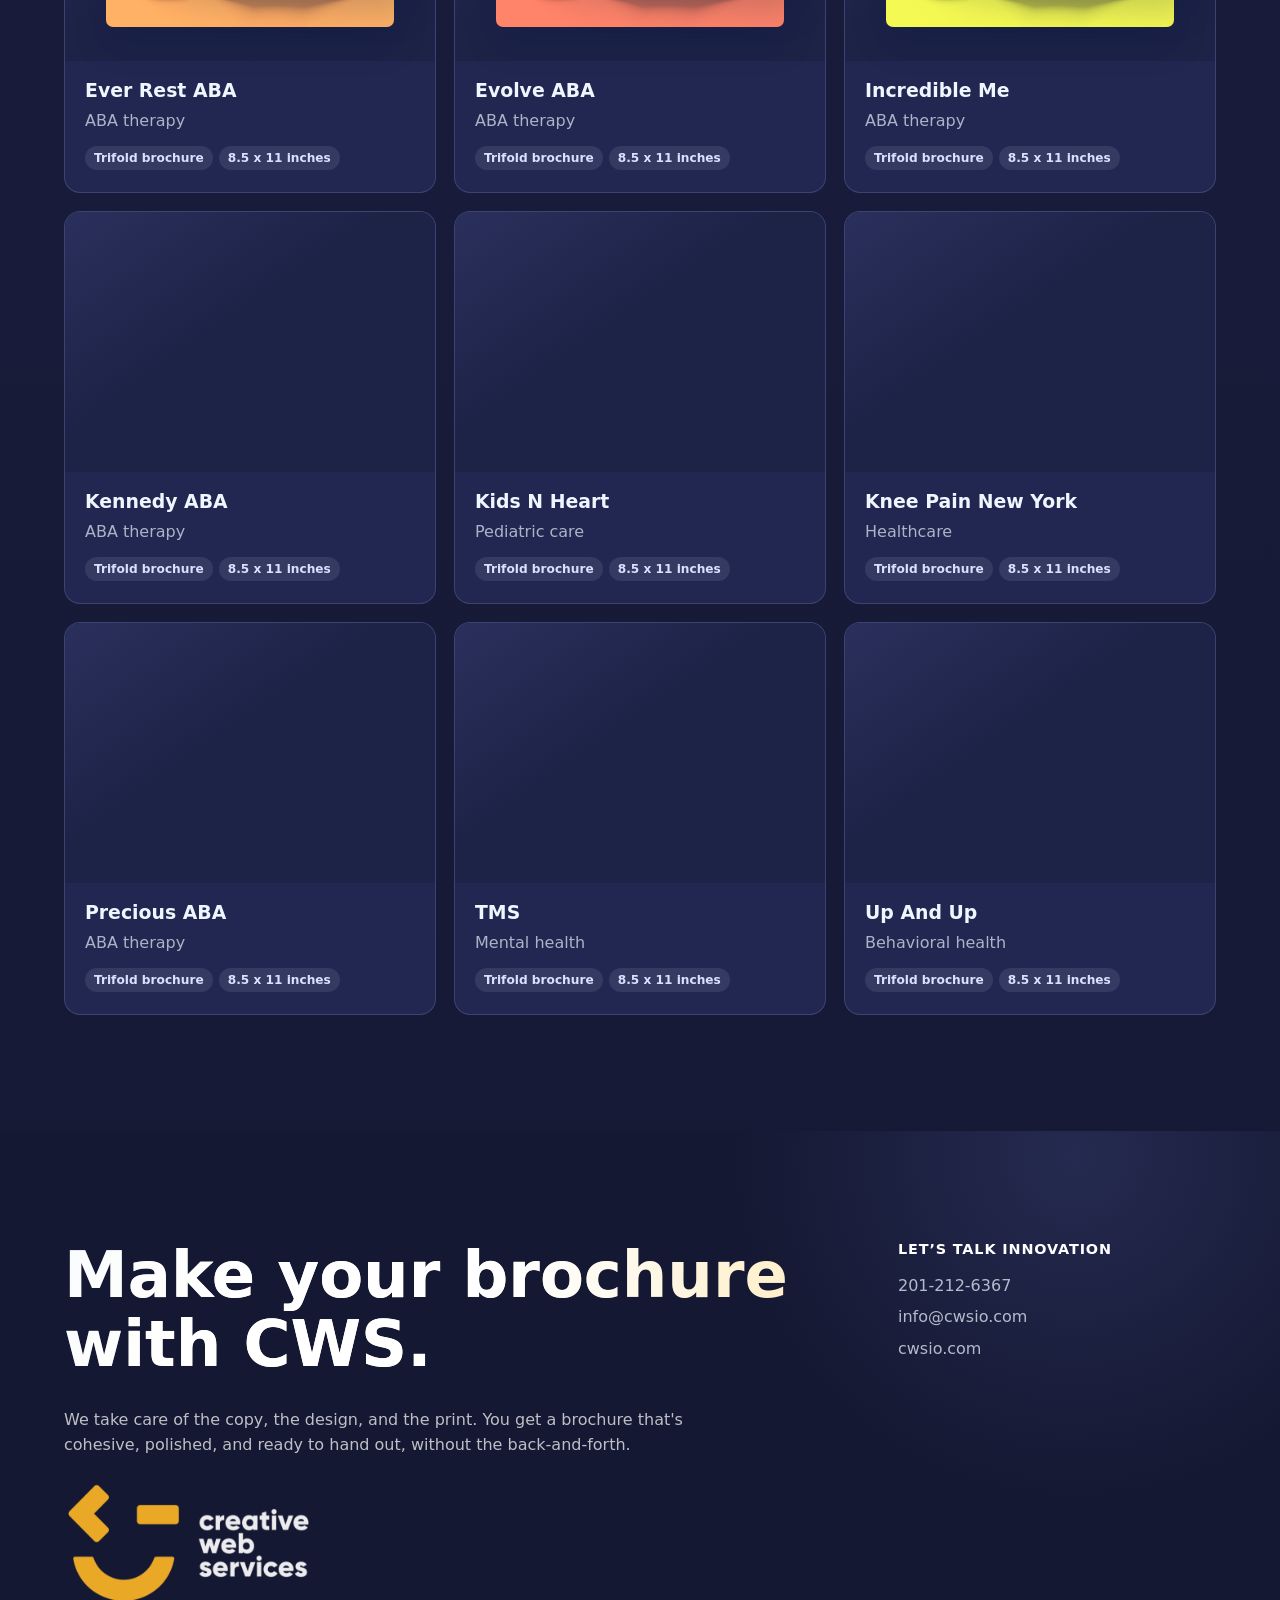
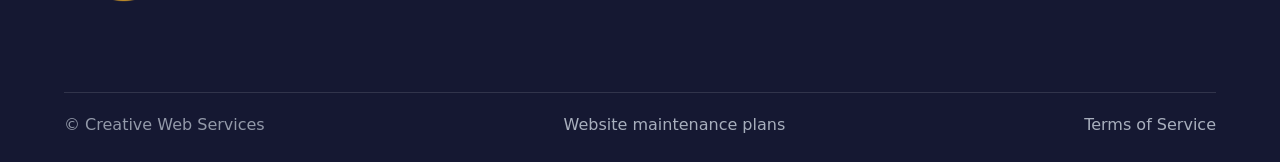
==== commit f1d9a1eb: "Remove brochure selector label" ====
--- a/index.html
+++ b/index.html
@@ -60,8 +60,7 @@
 
         <div class="viewer-layout">
           <aside class="viewer-controls" aria-label="Brochure controls">
-            <label class="brochure-select-field" for="brochureSelect">
-              <span>Brochure</span>
+            <label class="brochure-select-field brochure-select-field--bare" for="brochureSelect">
               <select id="brochureSelect" aria-label="Choose brochure for interactive preview"></select>
             </label>
 
@@ -153,6 +152,6 @@
       </footer>
     </main>
 
-    <script src="script.js?v=selector-label-center-20260521"></script>
+    <script src="script.js?v=selector-no-label-20260521"></script>
   </body>
 </html>
--- a/styles.css
+++ b/styles.css
@@ -369,6 +369,10 @@
   gap: 10px;
   grid-template-columns: 82px minmax(0, 1fr);
   justify-content: stretch;
+}
+
+.viewer-controls label.brochure-select-field--bare {
+  grid-template-columns: 1fr;
 }
 
 .brochure-select-field span {
